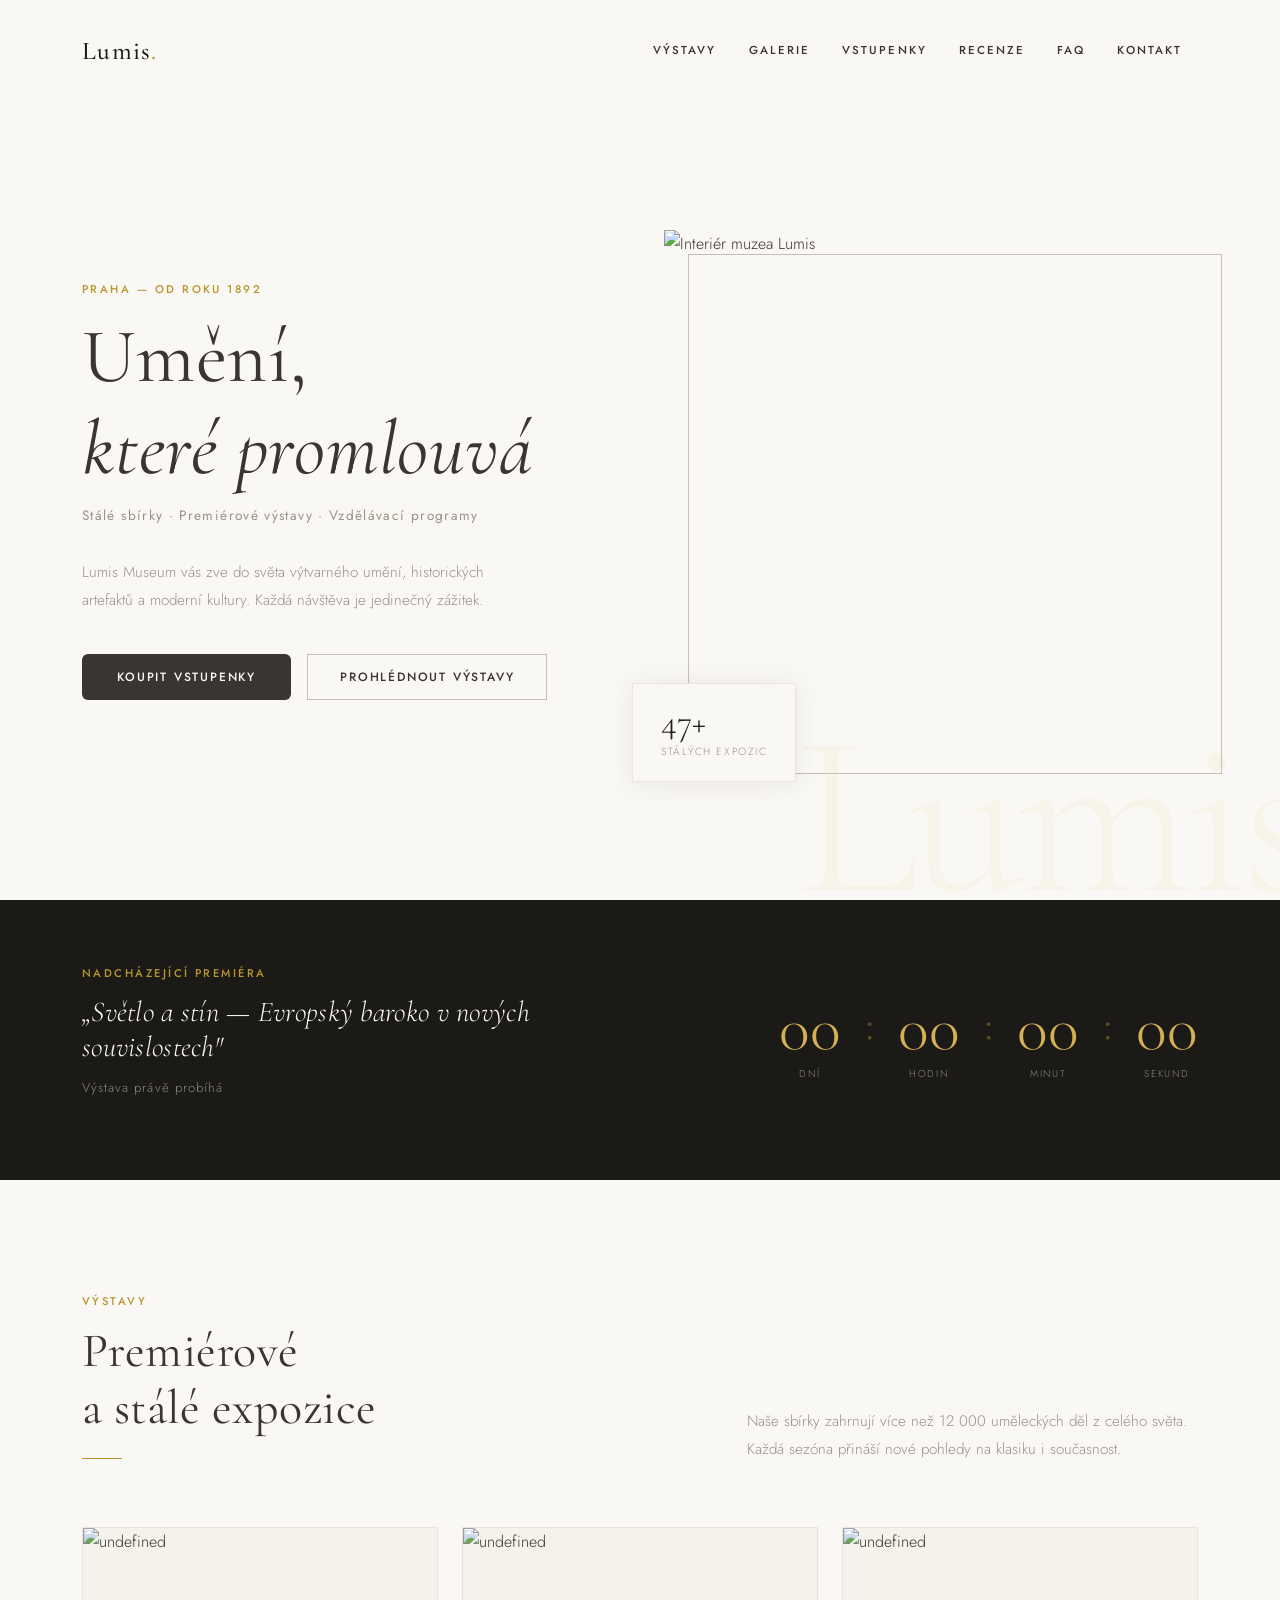
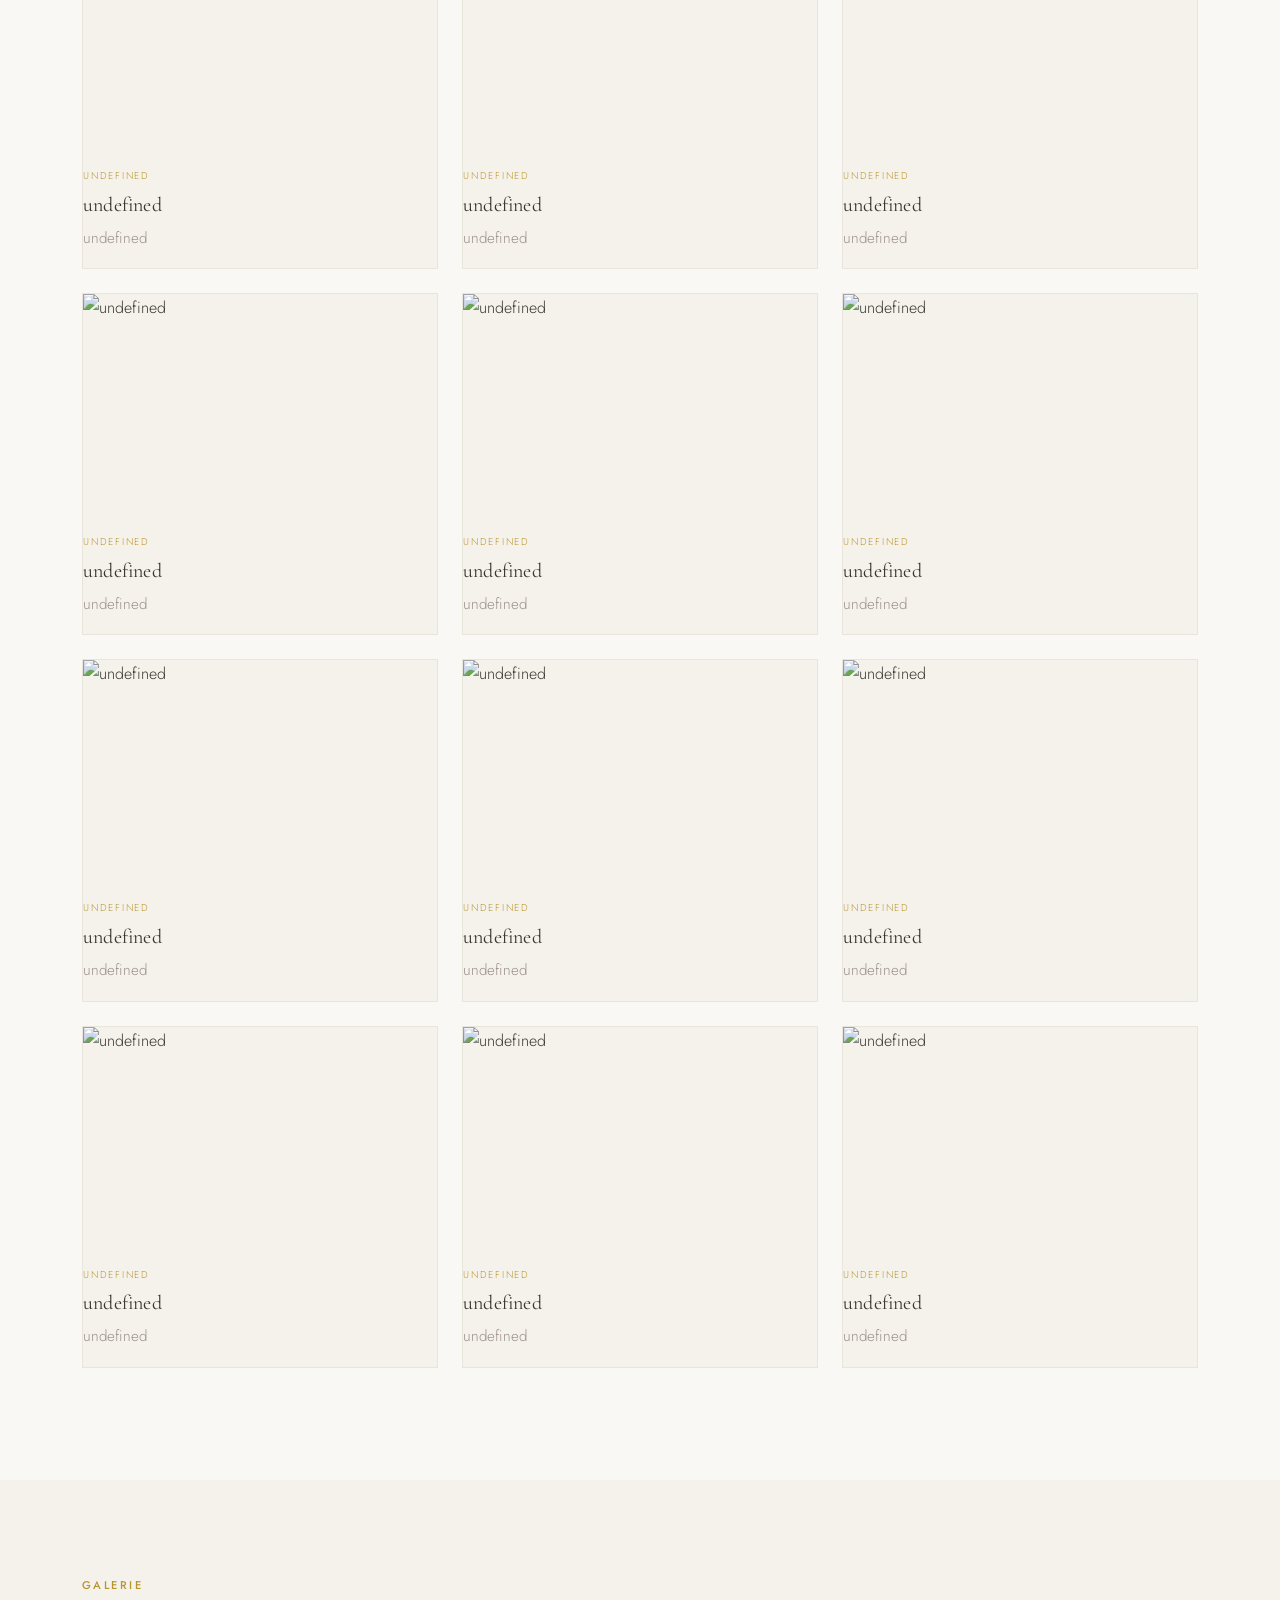
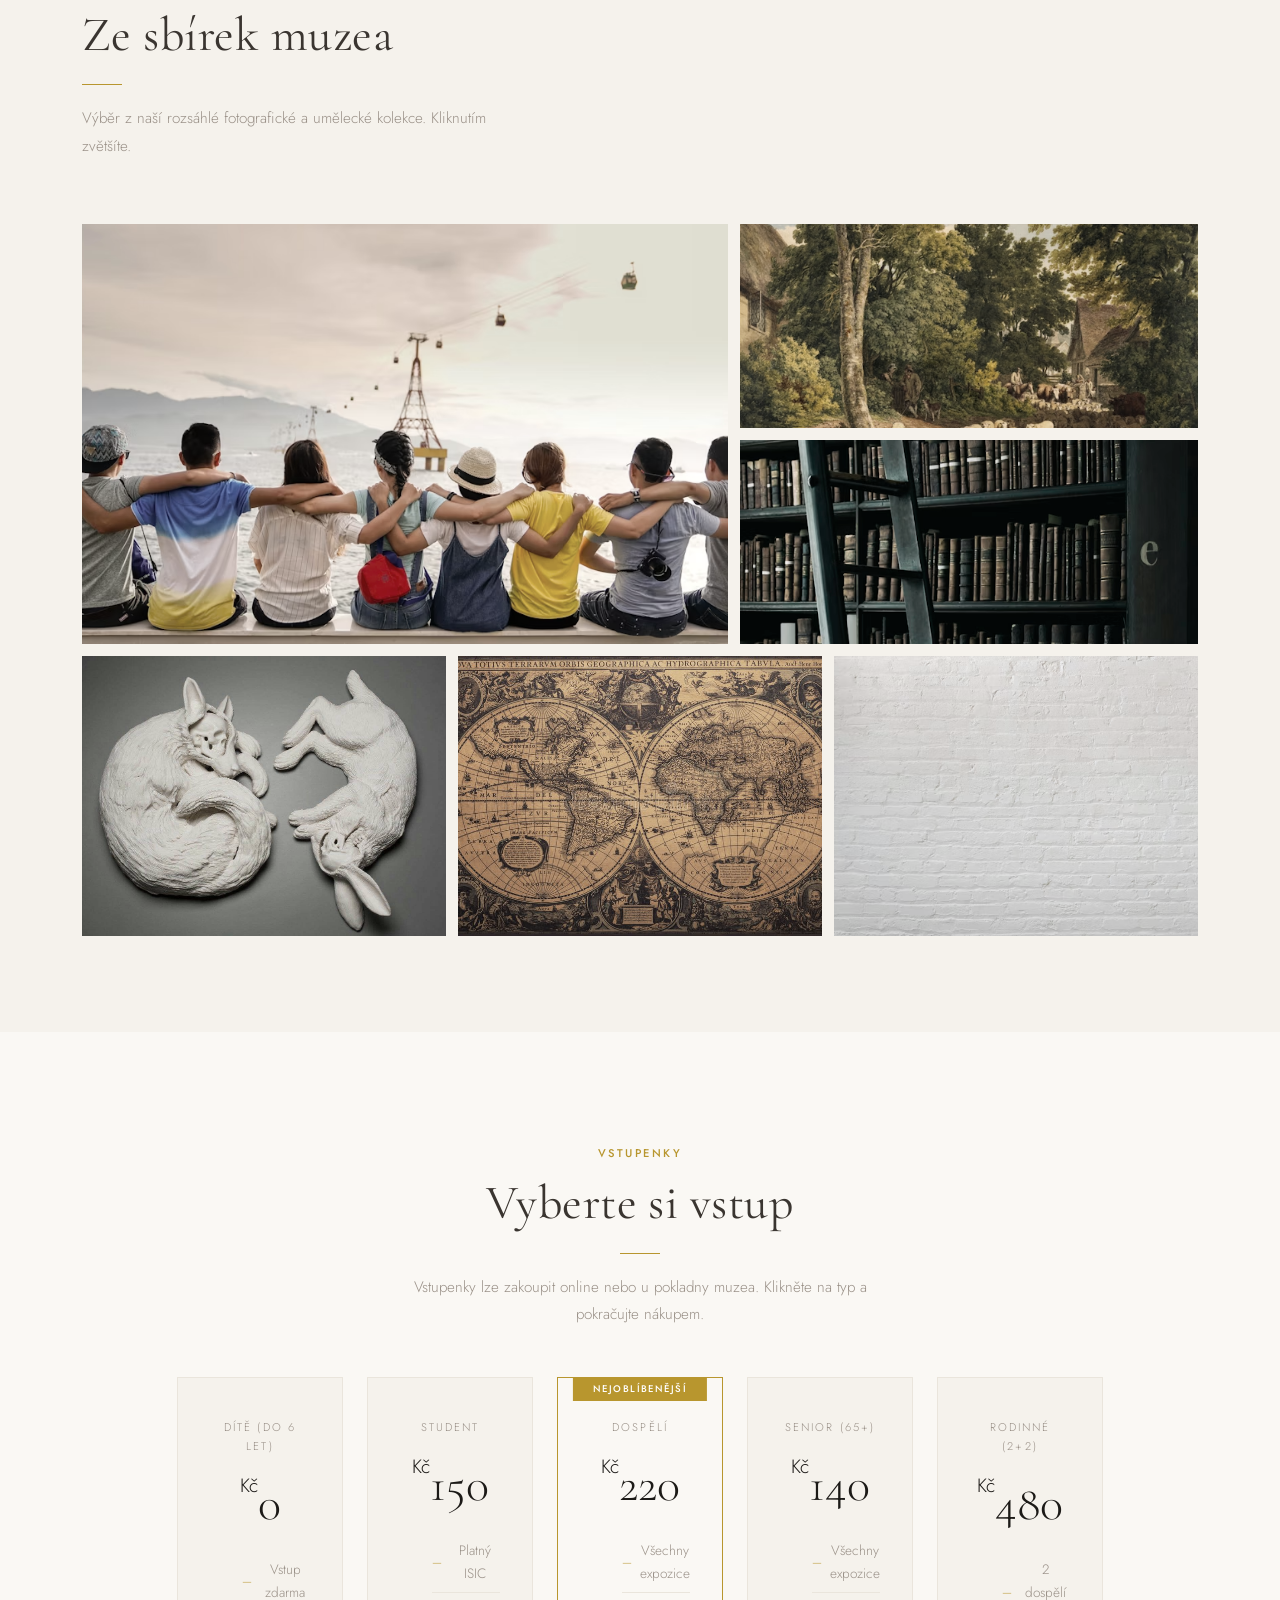
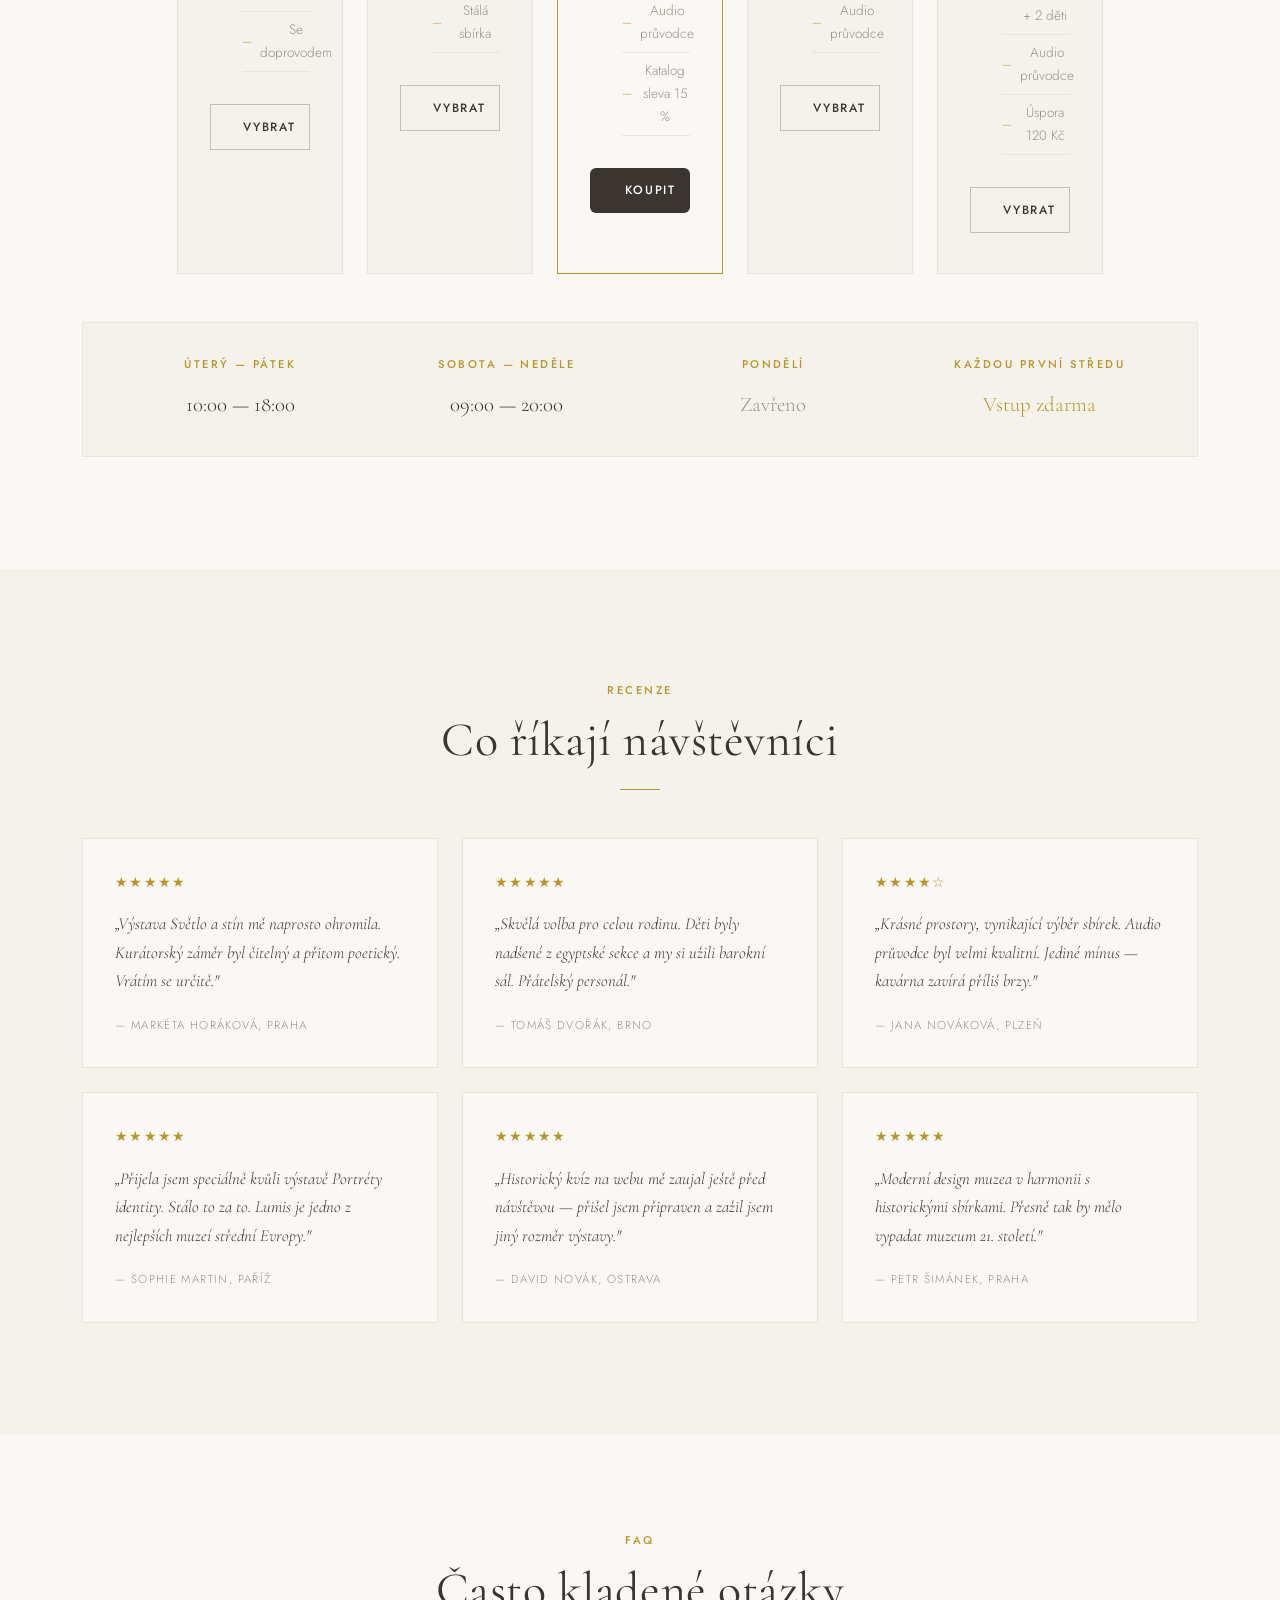
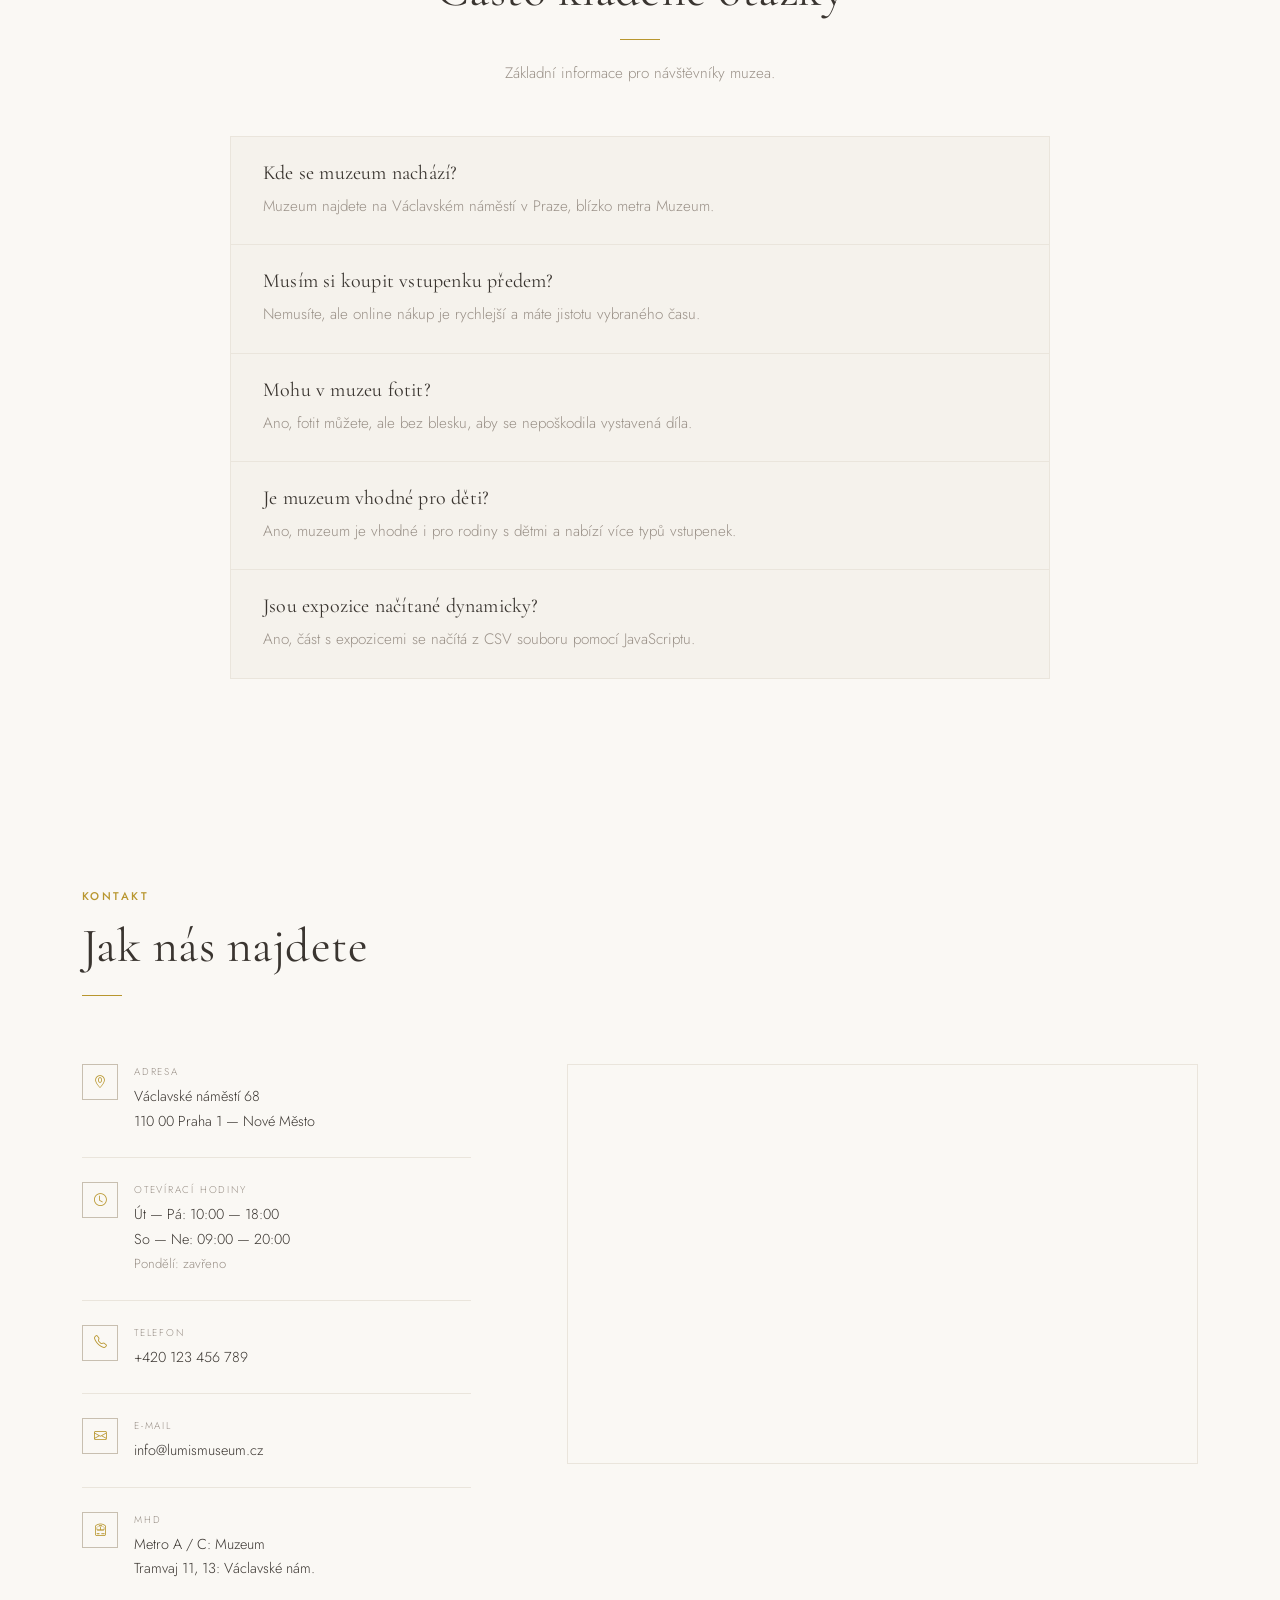
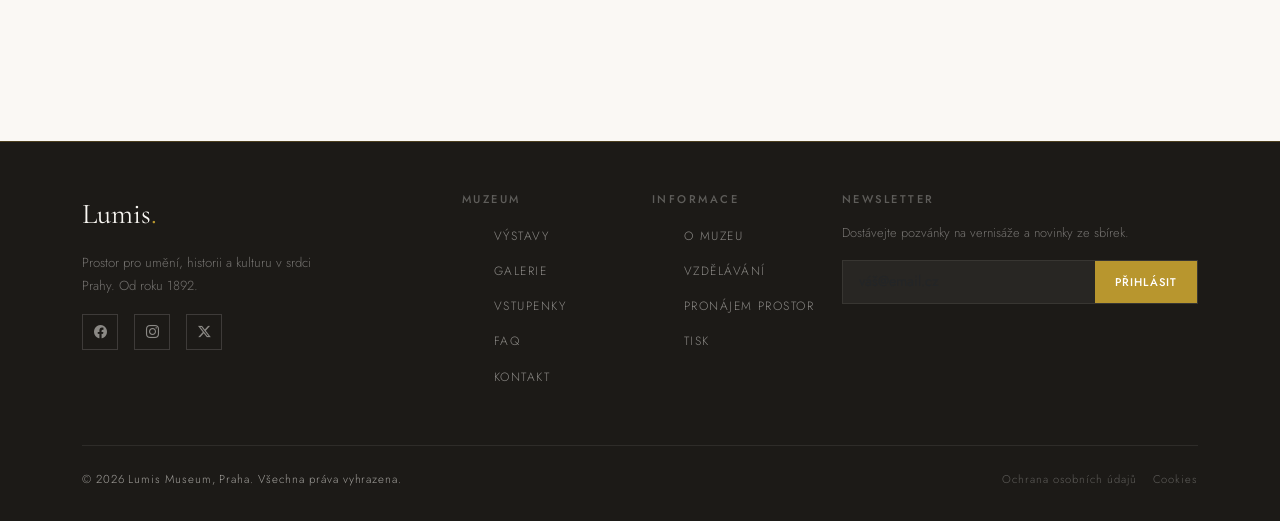
==== index.html/index.html @ d1f9e2eb "Update index.html" ====
<!DOCTYPE html>
<html lang="cs">
<head>
  <meta charset="UTF-8" />
  <meta name="viewport" content="width=device-width, initial-scale=1.0" />
  <meta name="description" content="Lumis Museum — Prostor pro umění, historii a kulturu. Praha." />
  <title>Lumis Museum</title>

  
  <!-- Bootstrap 5.3 -->
  <link rel="stylesheet" href="https://cdn.jsdelivr.net/npm/bootstrap@5.3.3/dist/css/bootstrap.min.css" />
  <!-- Bootstrap Icons -->
  <link rel="stylesheet" href="https://cdn.jsdelivr.net/npm/bootstrap-icons@1.11.3/font/bootstrap-icons.css" />
  <!-- Google Fonts -->
  <link rel="preconnect" href="https://fonts.googleapis.com" />
  <link rel="preconnect" href="https://fonts.gstatic.com" crossorigin />
  <link href="https://fonts.googleapis.com/css2?family=Cormorant+Garamond:ital,wght@0,300;0,400;0,500;1,300;1,400&family=Jost:wght@300;400;500&display=swap" rel="stylesheet" />
  <!-- Global CSS -->
  <link rel="stylesheet" href="../css/style.css" />

  <!-- SVG Logo favicon inline -->
  <link rel="icon" href="data:image/svg+xml,<svg xmlns='http://www.w3.org/2000/svg' viewBox='0 0 32 32'><rect width='32' height='32' fill='%231C1A17'/><text x='16' y='22' text-anchor='middle' font-size='18' fill='%23B8962E' font-family='serif'>L</text></svg>" />
</head>
<body>

<!-- Lightbox = kdyz kliknu na obrazek tak se otevre ve vetsim -->
<div id="lightbox" role="dialog" aria-modal="true">
  <button id="lightbox-close" aria-label="Zavřít"><i class="bi bi-x-lg"></i></button>
  <img id="lightbox-img" src="" alt="Náhled díla" />
</div>

<!-- Horni menu webu -->
<!-- Bootstrap se stara o responzivni menu -->
<nav id="navbar" class="navbar navbar-expand-lg">
  <div class="container">
    <a class="navbar-brand logo" href="#hero">
      Lumis<span>.</span>
    </a>
    <button class="navbar-toggler" type="button" data-bs-toggle="collapse" data-bs-target="#navMenu" aria-controls="navMenu" aria-expanded="false" aria-label="Navigace">
      <span class="menu-cara"></span>
      <span class="menu-cara"></span>
      <span class="menu-cara"></span>
    </button>
    <div class="collapse navbar-collapse" id="navMenu">
      <ul class="navbar-nav ms-auto">
        <li class="nav-item"><a class="nav-link" href="#exhibitions">Výstavy</a></li>
        <li class="nav-item"><a class="nav-link" href="#gallery">Galerie</a></li>
        <li class="nav-item"><a class="nav-link" href="#tickets">Vstupenky</a></li>
        <li class="nav-item"><a class="nav-link" href="#reviews">Recenze</a></li>
        <li class="nav-item"><a class="nav-link" href="#faq">FAQ</a></li>
        <li class="nav-item"><a class="nav-link" href="#contact">Kontakt</a></li>
      </ul>
    </div>
  </div>
</nav>

<!-- ============ HERO ============ -->
<section id="hero">
  <div class="hero-bg-text" aria-hidden="true">Lumis</div>
  <div class="container">
    <div class="row align-items-center g-5">
      <div class="col-lg-6 hero-content">
        <span class="text fade-in">Praha — Od roku 1892</span>
        <h1 class="fade-in">Umění,<br /><em>které promlouvá</em></h1>
        <p class="hero-subtitle fade-in">Stálé sbírky · Premiérové výstavy · Vzdělávací programy</p>
        <p class="fade-in hero-text">
          Lumis Museum vás zve do světa výtvarného umění, historických artefaktů a moderní kultury. Každá návštěva je jedinečný zážitek.
        </p>
        <div class="d-flex gap-3 flex-wrap fade-in">
          <a href="#tickets" class="btn">Koupit vstupenky</a>
          <a href="#exhibitions" class="btn-outline">Prohlédnout výstavy</a>
        </div>
      </div>
      <div class="col-lg-6">
        <div class="hero-image-wrapper fade-in">
          <img
            src="obrazky/interier-muzea.avif"
            alt="Interiér muzea Lumis"
            loading="eager"
          />
          <div class="hero-stat">
            <span class="num">47+</span>
            <span class="label">Stálých expozic</span>
          </div>
        </div>
      </div>
    </div>
  </div>
</section>

<!-- ============ COUNTDOWN ============ -->
<section id="countdown" aria-labelledby="countdown-heading">
  <div class="container">
    <div class="row align-items-center g-4">
      <div class="col-lg-5">
        <span class="text text-gold">Nadcházející premiéra</span>
        <h2 id="countdown-heading" class="countdown-title">
          „Světlo a stín — Evropský baroko v nových souvislostech"
        </h2>
        <p id="countdown-event-label" class="countdown-label">
          Zahájení výstavy: 28. srpna 2026
        </p>
      </div>
      <div class="col-lg-7 d-flex justify-content-lg-end">
        <div class="countdown-blocks">
          <div class="count-block">
            <span class="count-num" id="count-days">--</span>
            <span class="count-label">Dní</span>
          </div>
          <span class="count-sep" aria-hidden="true">:</span>
          <div class="count-block">
            <span class="count-num" id="count-hours">--</span>
            <span class="count-label">Hodin</span>
          </div>
          <span class="count-sep" aria-hidden="true">:</span>
          <div class="count-block">
            <span class="count-num" id="count-mins">--</span>
            <span class="count-label">Minut</span>
          </div>
          <span class="count-sep" aria-hidden="true">:</span>
          <div class="count-block">
            <span class="count-num" id="count-secs">--</span>
            <span class="count-label">Sekund</span>
          </div>
        </div>
      </div>
    </div>
  </div>
</section>

<!-- ============ EXHIBITIONS ============ -->
<section id="exhibitions">
  <div class="container">
    <div class="row mb-5">
      <div class="col-lg-6 fade-in">
        <span class="text">Výstavy</span>
        <h2>Premiérové<br />a stálé expozice</h2>
        <div class="cara cara2"></div>
      </div>
      <div class="col-lg-5 offset-lg-1 d-flex align-items-end fade-in">
        <p>Naše sbírky zahrnují více než 12 000 uměleckých děl z celého světa. Každá sezóna přináší nové pohledy na klasiku i současnost.</p>
      </div>
    </div>

    <!-- Sem se expozice nevypisuji rucne, ale nactou se z CSV souboru pres JavaScript. -->
     <!--ale musite zpustit to pres Live Serveru, protoze ja nevim jak jinak to muze fungovat, nevim vubec kdy my to probirali, ale dobre-->
    <div id="expozice-list" class="row g-4">
      <div class="col-12">
        <p class="text-muted-dark">Načítám expozice...</p>
      </div>
    </div>
  </div>
</section>

<!-- ============ GALLERY ============ -->
<section id="gallery">
  <div class="container">
    <div class="row mb-5">
      <div class="col-lg-5 fade-in">
        <span class="text">Galerie</span>
        <h2>Ze sbírek muzea</h2>
        <div class="cara cara2"></div>
        <p>Výběr z naší rozsáhlé fotografické a umělecké kolekce. Kliknutím zvětšíte.</p>
      </div>
    </div>
    <div class="gallery-grid fade-in">
      <div class="gallery-item g1">
        <img src="../obrazky/sbirka1.avif" alt="Muzejní sál" loading="lazy" />
      </div>
      <div class="gallery-item g2">
        <img src="../obrazky/sbirka2.avif" alt="Kresba tužkou" loading="lazy" />
      </div>
      <div class="gallery-item g3">
        <img src="../obrazky/sbirka3.avif" alt="Abstraktní malba" loading="lazy" />
      </div>
      <div class="gallery-item g4">
        <img src="../obrazky/sbirka4.jpg" alt="Stará mapa" loading="lazy" />
      </div>
      <div class="gallery-item g5">
        <img src="../obrazky/sbirka5.jpg" alt="Keramika" loading="lazy" />
      </div>
      <div class="gallery-item g6">
        <img src="../obrazky/sbirka6.avif" alt="Sklo a světlo" loading="lazy" />
      </div>
    </div>
  </div>
</section>

<!-- ============ TICKETS ============ -->
<section id="tickets">
  <div class="container">
    <div class="text-center mb-5 fade-in">
      <span class="text">Vstupenky</span>
      <h2>Vyberte si vstup</h2>
      <div class="cara"></div>
      <p class="narrow-text">Vstupenky lze zakoupit online nebo u pokladny muzea. Klikněte na typ a pokračujte nákupem.</p>
    </div>

    <div class="row g-4 justify-content-center">
      <div class="col-lg-2 col-md-4 col-6 fade-in">
        <div class="ticket-card text-center" data-type="Dítě" data-price="0">
          <div class="ticket-type">Dítě (do 6 let)</div>
          <div class="ticket-price"><sup>Kč</sup>0</div>
          <ul class="ticket-features">
            <li>Vstup zdarma</li>
            <li>Se doprovodem</li>
          </ul>
          <button class="btn-outline w-100" data-bs-toggle="modal" data-bs-target="#ticketModal">Vybrat</button>
        </div>
      </div>
      <div class="col-lg-2 col-md-4 col-6 fade-in">
        <div class="ticket-card text-center" data-type="Student" data-price="150">
          <div class="ticket-type">Student</div>
          <div class="ticket-price"><sup>Kč</sup>150</div>
          <ul class="ticket-features">
            <li>Platný ISIC</li>
            <li>Stálá sbírka</li>
          </ul>
          <button class="btn-outline w-100" data-bs-toggle="modal" data-bs-target="#ticketModal">Vybrat</button>
        </div>
      </div>
      <div class="col-lg-2 col-md-4 col-6 fade-in">
        <div class="ticket-card featured text-center" data-type="Dospělí" data-price="220">
          <div class="ticket-type">Dospělí</div>
          <div class="ticket-price"><sup>Kč</sup>220</div>
          <ul class="ticket-features">
            <li>Všechny expozice</li>
            <li>Audio průvodce</li>
            <li>Katalog sleva 15 %</li>
          </ul>
          <button class="btn w-100" data-bs-toggle="modal" data-bs-target="#ticketModal">Koupit</button>
        </div>
      </div>
      <div class="col-lg-2 col-md-4 col-6 fade-in">
        <div class="ticket-card text-center" data-type="Senior" data-price="140">
          <div class="ticket-type">Senior (65+)</div>
          <div class="ticket-price"><sup>Kč</sup>140</div>
          <ul class="ticket-features">
            <li>Všechny expozice</li>
            <li>Audio průvodce</li>
          </ul>
          <button class="btn-outline w-100" data-bs-toggle="modal" data-bs-target="#ticketModal">Vybrat</button>
        </div>
      </div>
      <div class="col-lg-2 col-md-4 col-6 fade-in">
        <div class="ticket-card text-center" data-type="Rodina" data-price="480">
          <div class="ticket-type">Rodinné (2+2)</div>
          <div class="ticket-price"><sup>Kč</sup>480</div>
          <ul class="ticket-features">
            <li>2 dospělí + 2 děti</li>
            <li>Audio průvodce</li>
            <li>Úspora 120 Kč</li>
          </ul>
          <button class="btn-outline w-100" data-bs-toggle="modal" data-bs-target="#ticketModal">Vybrat</button>
        </div>
      </div>
    </div>

    <!-- Otevírací hodiny -->
    <div class="row mt-5 fade-in">
      <div class="col-12">
        <div class="opening-box">
          <div class="row g-3 text-center">
            <div class="col-md-3 col-6">
              <span class="text">Úterý — Pátek</span>
              <p class="opening-time">10:00 — 18:00</p>
            </div>
            <div class="col-md-3 col-6">
              <span class="text">Sobota — Neděle</span>
              <p class="opening-time">09:00 — 20:00</p>
            </div>
            <div class="col-md-3 col-6">
              <span class="text">Pondělí</span>
              <p class="opening-time text-muted-dark">Zavřeno</p>
            </div>
            <div class="col-md-3 col-6">
              <span class="text">Každou první středu</span>
              <p class="opening-time text-gold">Vstup zdarma</p>
            </div>
          </div>
        </div>
      </div>
    </div>
  </div>
</section>

 
<!-- ============ REVIEWS ============ -->
<section id="reviews">
  <div class="container">
    <div class="text-center mb-5 fade-in">
      <span class="text">Recenze</span>
      <h2>Co říkají návštěvníci</h2>
      <div class="cara"></div>
    </div>
    <div class="row g-4">
      <div class="col-lg-4 col-md-6 fade-in">
        <div class="review-card">
          <div class="stars">★★★★★</div>
          <p class="review-text">„Výstava Světlo a stín mě naprosto ohromila. Kurátorský záměr byl čitelný a přitom poetický. Vrátím se určitě."</p>
          <div class="reviewer">— Markéta Horáková, Praha</div>
        </div>
      </div>
      <div class="col-lg-4 col-md-6 fade-in">
        <div class="review-card">
          <div class="stars">★★★★★</div>
          <p class="review-text">„Skvělá volba pro celou rodinu. Děti byly nadšené z egyptské sekce a my si užili barokní sál. Přátelský personál."</p>
          <div class="reviewer">— Tomáš Dvořák, Brno</div>
        </div>
      </div>
      <div class="col-lg-4 col-md-6 fade-in">
        <div class="review-card">
          <div class="stars">★★★★☆</div>
          <p class="review-text">„Krásné prostory, vynikající výběr sbírek. Audio průvodce byl velmi kvalitní. Jediné mínus — kavárna zavírá příliš brzy."</p>
          <div class="reviewer">— Jana Nováková, Plzeň</div>
        </div>
      </div>
      <div class="col-lg-4 col-md-6 fade-in">
        <div class="review-card">
          <div class="stars">★★★★★</div>
          <p class="review-text">„Přijela jsem speciálně kvůli výstavě Portréty identity. Stálo to za to. Lumis je jedno z nejlepších muzeí střední Evropy."</p>
          <div class="reviewer">— Sophie Martin, Paříž</div>
        </div>
      </div>
      <div class="col-lg-4 col-md-6 fade-in">
        <div class="review-card">
          <div class="stars">★★★★★</div>
          <p class="review-text">„Historický kvíz na webu mě zaujal ještě před návštěvou — přišel jsem připraven a zažil jsem jiný rozměr výstavy."</p>
          <div class="reviewer">— David Novák, Ostrava</div>
        </div>
      </div>
      <div class="col-lg-4 col-md-6 fade-in">
        <div class="review-card">
          <div class="stars">★★★★★</div>
          <p class="review-text">„Moderní design muzea v harmonii s historickými sbírkami. Přesně tak by mělo vypadat muzeum 21. století."</p>
          <div class="reviewer">— Petr Šimánek, Praha</div>
        </div>
      </div>
    </div>
  </div>
</section>


<!-- ============ FAQ ============ -->
<section id="faq">
  <div class="container">
    <div class="text-center mb-5 fade-in">
      <span class="text text-gold">FAQ</span>
      <h2>Často kladené otázky</h2>
      <div class="cara"></div>
      <p class="narrow-text">Základní informace pro návštěvníky muzea.</p>
    </div>

    <div class="faq-box fade-in">
      <div class="faq-item">
        <h3>Kde se muzeum nachází?</h3>
        <p>Muzeum najdete na Václavském náměstí v Praze, blízko metra Muzeum.</p>
      </div>

      <div class="faq-item">
        <h3>Musím si koupit vstupenku předem?</h3>
        <p>Nemusíte, ale online nákup je rychlejší a máte jistotu vybraného času.</p>
      </div>

      <div class="faq-item">
        <h3>Mohu v muzeu fotit?</h3>
        <p>Ano, fotit můžete, ale bez blesku, aby se nepoškodila vystavená díla.</p>
      </div>

      <div class="faq-item">
        <h3>Je muzeum vhodné pro děti?</h3>
        <p>Ano, muzeum je vhodné i pro rodiny s dětmi a nabízí více typů vstupenek.</p>
      </div>

      <div class="faq-item">
        <h3>Jsou expozice načítané dynamicky?</h3>
        <p>Ano, část s expozicemi se načítá z CSV souboru pomocí JavaScriptu.</p>
      </div>
    </div>
  </div>
</section>

<!-- ============ CONTACT ============ -->
<section id="contact">
  <div class="container">
    <div class="row mb-5">
      <div class="col-lg-5 fade-in">
        <span class="text">Kontakt</span>
        <h2>Jak nás najdete</h2>
        <div class="cara cara2"></div>
      </div>
    </div>
    <div class="row g-5">
      <div class="col-lg-5 fade-in">
        <div class="contact-info-block">

          <div class="contact-item">
            <div class="contact-icon"><i class="bi bi-geo-alt"></i></div>
            <div>
              <div class="contact-label">Adresa</div>
              <div class="contact-value">Václavské náměstí 68<br />110 00 Praha 1 — Nové Město</div>
            </div>
          </div>

          <div class="contact-item">
            <div class="contact-icon"><i class="bi bi-clock"></i></div>
            <div>
              <div class="contact-label">Otevírací hodiny</div>
              <div class="contact-value">Út — Pá: 10:00 — 18:00<br />So — Ne: 09:00 — 20:00<br /><span class="contact-muted">Pondělí: zavřeno</span></div>
            </div>
          </div>

          <div class="contact-item">
            <div class="contact-icon"><i class="bi bi-telephone"></i></div>
            <div>
              <div class="contact-label">Telefon</div>
              <div class="contact-value"><a href="tel:+420123456789" class="contact-link">+420 123 456 789</a></div>
            </div>
          </div>

          <div class="contact-item">
            <div class="contact-icon"><i class="bi bi-envelope"></i></div>
            <div>
              <div class="contact-label">E-mail</div>
              <div class="contact-value"><a href="mailto:info@lumismuseum.cz" class="contact-link">info@lumismuseum.cz</a></div>
            </div>
          </div>

          <div class="contact-item no-border">
            <div class="contact-icon"><i class="bi bi-train-front"></i></div>
            <div>
              <div class="contact-label">MHD</div>
              <div class="contact-value">Metro A / C: Muzeum<br />Tramvaj 11, 13: Václavské nám.</div>
            </div>
          </div>
        </div>
      </div>
      <div class="col-lg-7 fade-in">
        <div class="map-wrapper">
          <!-- Google Maps embed — Václavské náměstí, Praha -->
          <iframe
            src="https://www.google.com/maps/embed?pb=!1m18!1m12!1m3!1d2560.5068782827485!2d14.426637615769!3d50.08119897942!2m3!1f0!2f0!3f0!3m2!1i1024!2i768!4f13.1!3m3!1m2!1s0x470b94e7b12b68fd%3A0x7f8c7ed5a17acf58!2sV%C3%A1clavsk%C3%A9%20n%C3%A1m.%2C%20110%2000%20Nov%C3%A9%20M%C4%9Bsto!5e0!3m2!1scs!2scz!4v1623000000000!5m2!1scs!2scz"
            allowfullscreen=""
            loading="lazy"
            referrerpolicy="no-referrer-when-downgrade"
            title="Mapa — Lumis Museum, Praha"
          ></iframe>
        </div>
      </div>
    </div>
  </div>
</section>

<!-- ============ FOOTER ============ -->
<footer>
  <div class="container">
    <div class="row g-4">
      <div class="col-lg-4">
        <div class="footer-brand mb-2">Lumis<span>.</span></div>
        <p class="text-footer footer-description">
          Prostor pro umění, historii a kulturu v srdci Prahy. Od roku 1892.
        </p>
        <div class="social-links mt-3">
          <a href="#" aria-label="Facebook"><i class="bi bi-facebook"></i></a>
          <a href="#" aria-label="Instagram"><i class="bi bi-instagram"></i></a>
          <a href="#" aria-label="Twitter / X"><i class="bi bi-twitter-x"></i></a>
        </div>
      </div>
      <div class="col-lg-2 col-6">
        <span class="text footer-label">Muzeum</span>
        <ul class="footer-links mt-2">
          <li><a href="#exhibitions">Výstavy</a></li>
          <li><a href="#gallery">Galerie</a></li>
          <li><a href="#tickets">Vstupenky</a></li>
          <li><a href="#faq">FAQ</a></li>
          <li><a href="#contact">Kontakt</a></li>
        </ul>
      </div>
      <div class="col-lg-2 col-6">
        <span class="text footer-label">Informace</span>
        <ul class="footer-links mt-2">
          <li><a href="#">O muzeu</a></li>
          <li><a href="#">Vzdělávání</a></li>
          <li><a href="#">Pronájem prostor</a></li>
          <li><a href="#">Tisk</a></li>
        </ul>
      </div>
      <div class="col-lg-4">
        <span class="text footer-label">Newsletter</span>
        <p class="text-footer footer-small">Dostávejte pozvánky na vernisáže a novinky ze sbírek.</p>
        <div class="input-group newsletter-group">
          <input type="email" class="form-control newsletter-input" placeholder="váš@email.cz" />
          <button class="btn newsletter-button">Přihlásit</button>
        </div>
      </div>
    </div>
    <div class="footer-bottom d-flex justify-content-between align-items-center flex-wrap gap-2">
      <span>© 2026 Lumis Museum, Praha. Všechna práva vyhrazena.</span>
      <span><a href="#" class="footer-link-small footer-link-space">Ochrana osobních údajů</a><a href="#" class="footer-link-small">Cookies</a></span>
    </div>
  </div>
</footer>

<!-- ============ TICKET MODAL ============ -->
<div class="modal fade" id="ticketModal" tabindex="-1" aria-labelledby="ticketModalLabel" aria-hidden="true">
  <div class="modal-dialog modal-dialog-centered">
    <div class="modal-content">
      <div class="modal-header">
        <h5 class="modal-title" id="ticketModalLabel">Nákup vstupenek</h5>
        <button type="button" class="btn-close" data-bs-dismiss="modal" aria-label="Zavřít"></button>
      </div>
      <div class="modal-body">
        <div class="row g-3">
          <div class="col-12">
            <label class="form-label" for="modal-name">Celé jméno</label>
            <input type="text" class="form-control" id="modal-name" placeholder="Jan Novák" />
          </div>
          <div class="col-12">
            <label class="form-label" for="modal-email">E-mail</label>
            <input type="email" class="form-control" id="modal-email" placeholder="jan@example.cz" />
          </div>
          <div class="col-md-6">
            <label class="form-label" for="modal-date">Datum návštěvy</label>
            <input type="date" class="form-control" id="modal-date" />
          </div>
          <div class="col-md-6">
            <label class="form-label" for="modal-time">Čas vstupu</label>
            <select class="form-select" id="modal-time">
              <option value="10:00">10:00</option>
              <option value="11:00">11:00</option>
              <option value="12:00">12:00</option>
              <option value="13:00">13:00</option>
              <option value="14:00">14:00</option>
              <option value="15:00">15:00</option>
              <option value="16:00">16:00</option>
            </select>
          </div>
          <div class="col-md-6">
            <label class="form-label" for="modal-type">Typ vstupenky</label>
            <select class="form-select" id="modal-type">
              <option value="Dítě">Dítě (do 6 let) — 0 Kč</option>
              <option value="Student">Student — 150 Kč</option>
              <option value="Dospělí" selected>Dospělí — 220 Kč</option>
              <option value="Senior">Senior (65+) — 140 Kč</option>
              <option value="Rodina">Rodinné (2+2) — 480 Kč</option>
            </select>
          </div>
          <div class="col-md-6">
            <label class="form-label" for="modal-qty">Počet vstupenek</label>
            <input type="number" class="form-control" id="modal-qty" min="1" max="10" value="1" />
          </div>
          <div class="col-12">
            <div class="order-box">
              <span class="order-label">Celková cena</span>
              <span id="order-total" class="order-price">220 Kč</span>
            </div>
          </div>
        </div>
      </div>
      <div class="modal-footer">
        <button type="button" class="btn-outline" data-bs-dismiss="modal">Zrušit</button>
        <button type="button" id="confirm-purchase" class="btn">Potvrdit nákup</button>
      </div>
    </div>
  </div>
</div>

<!-- ============ SCRIPTS ============ -->
<script src="https://cdn.jsdelivr.net/npm/bootstrap@5.3.3/dist/js/bootstrap.bundle.min.js"></script>
<script src="../js/main.js"></script>

</body>
</html>
---- css/style.css ----
/* ===== GLOBAL STYLES — LUMIS MUSEUM===== */

@import url('https://fonts.googleapis.com/css2?family=Cormorant+Garamond:ital,wght@0,300;0,400;0,500;0,600;1,300;1,400&family=Jost:wght@300;400;500&display=swap');

/* Tady jsou ulozene barvy a fonty aby se dali jednoduse menit */
:root {
  --cream: #FAF8F4;
  --warm-white: #F5F2EC;
  --light-stone: #EAE5DC;
  --stone: #C8BFB0;
  --warm-gray: #9A9188;
  --charcoal: #3A3530;
  --dark: #1C1A17;
  --gold: #B8962E;
  --gold-light: #D4AF54;
  --font-display: 'Cormorant Garamond', serif;
  --font-body: 'Jost', sans-serif;
  --transition: all 0.35s ease;
  --shadow-soft: 0 4px 32px rgba(60,50,40,0.07);
  --shadow-card: 0 2px 24px rgba(60,50,40,0.09);
}

*, *::before, *::after { box-sizing: border-box; margin: 0; padding: 0; }

/* smooth = pomalejsi scroll kdyz kliknu na menu */
html { scroll-behavior: smooth; font-size: 16px; }

/* Nastaveni cele stranky */
body {
  font-family: var(--font-body);
  background: var(--cream);
  color: var(--charcoal);
  font-weight: 300;
  line-height: 1.7;
  overflow-x: hidden;
}

/* ===== SCROLLBAR ===== */
::-webkit-scrollbar { width: 4px; } /* uprava sirky scrollbaru na strane */
::-webkit-scrollbar-track { background: var(--warm-white); } /* pozadi za scrollbar */
::-webkit-scrollbar-thumb { background: var(--stone); border-radius: 2px; } /* samotny posuvnik scrollbaru */

/* ===== TYPOGRAPHY ===== */
h1, h2, h3, h4 {
  font-family: var(--font-display);
  font-weight: 400;
  letter-spacing: 0.01em;
  line-height: 1.2;
}
h1 { font-size: clamp(2.8rem, 6vw, 5rem); } /* clamp znamena ze text bude responzivni
     minimalni velikost = 2.8rem
     normalne = 6vw
     maximalni = 5rem */
h2 { font-size: clamp(2rem, 4vw, 3rem); }
h3 { font-size: clamp(1.3rem, 2.5vw, 1.8rem); }

p { font-size: 0.95rem; color: var(--warm-gray); line-height: 1.8; }

a { text-decoration: none; color: inherit; /* transition dela plynule animace */
  transition: var(--transition); }

/* ===== UTILITY ===== */
.text {
  font-family: var(--font-body);
  font-size: 0.7rem;
  font-weight: 500;
  letter-spacing: 0.22em; /* mezera mezi jednotlivymi pismeny */
  text-transform: uppercase;
  color: var(--gold);
  margin-bottom: 0.75rem;
  display: block;
}

.cara {
  width: 40px;
  height: 1px;
  background: var(--gold);
  margin: 1.25rem auto;
}

.cara2 { margin-left: 0; }

.btn {
  display: inline-block;
  padding: 0.85rem 2.2rem;
  background: var(--charcoal);
  color: var(--cream);
  font-family: var(--font-body);
  font-size: 0.75rem;
  font-weight: 500;
  letter-spacing: 0.15em;
  text-transform: uppercase;
  border: none;
  cursor: pointer;
  transition: var(--transition);
  position: relative;
  overflow: hidden; /* skryje obsah ktery presahuje ven z elementu */
}

/* Tohle dela zlatou caru pod tlacitkem pri hoveru */
.btn::after {
  content: '';
  position: absolute;
  bottom: 0; left: 0;
  width: 100%; height: 2px;
  background: var(--gold);
  transform: scaleX(0);
  transform-origin: right; /* urcuje odkud se bude delat transformace
   tady z prave strany */
  transition: transform 0.35s ease;
}

.btn:hover { background: var(--dark); }
.btn:hover::after { transform: scaleX(1); transform-origin: left; }

.btn-outline {
  display: inline-block;
  padding: 0.75rem 2rem;
  background: transparent;
  color: var(--charcoal);
  font-family: var(--font-body);
  font-size: 0.75rem;
  font-weight: 500;
  letter-spacing: 0.15em;
  text-transform: uppercase;
  border: 1px solid var(--stone);
  cursor: pointer;
  transition: var(--transition);
}
.btn-outline:hover { border-color: var(--charcoal); background: var(--charcoal); color: var(--cream); }

.text-gold { color: var(--gold); }

/* ===== NAVBAR ===== */
#navbar {
  position: fixed;
  top: 0; left: 0; right: 0;
  z-index: 1000; /* urcuje vrstvu elementu
   cim vyssi cislo, tim vic bude nad ostatnimi */
  padding: 1.5rem 0;
  transition: var(--transition);
  background: transparent;
}

#navbar.scrolled {
  background: rgba(250,248,244,0.96);
  padding: 1rem 0;
  backdrop-filter: blur(8px); /* rozmaze pozadi za elementem */
  box-shadow: 0 1px 0 var(--light-stone);
}

.logo {
  font-family: var(--font-display);
  font-size: 1.6rem;
  font-weight: 500;
  letter-spacing: 0.05em;
  color: var(--dark);
}

.logo span { color: var(--gold); }

.navbar-nav .nav-link {
  font-family: var(--font-body);
  font-size: 0.72rem;
  font-weight: 500;
  letter-spacing: 0.18em;
  text-transform: uppercase;
  color: var(--charcoal) !important;
  padding: 0.5rem 1rem !important;
  position: relative;
}

.navbar-nav .nav-link::after {
  content: '';
  position: absolute;
  bottom: 0; left: 1rem; right: 1rem;
  height: 1px;
  background: var(--gold);
  transform: scaleX(0);
  transition: transform 0.3s ease;
}

.navbar-nav .nav-link:hover::after,
.navbar-nav .nav-link.active::after { transform: scaleX(1); }

.navbar-toggler {
  border: none;
  padding: 0;
  background: transparent !important; /*mam tady importent. protoze chci vetsi prioritu*/
}

.navbar-toggler:focus { box-shadow: none; }

.menu-cara {
  display: block;
  width: 24px;
  height: 1.5px;
  background: var(--charcoal);
  transition: var(--transition);
  margin: 5px 0;
}

/* ===== HERO ===== */
#hero {
  min-height: 100vh;
  background: var(--cream);
  display: flex;
  align-items: center;
  padding-top: 80px;
  position: relative;
  overflow: hidden;
}

.hero-bg-text {
  position: absolute;
  bottom: -2rem;
  right: -2rem;
  font-family: var(--font-display);
  font-size: clamp(8rem, 18vw, 20rem);
  font-weight: 300;
  color: rgba(184,150,46,0.05);
  letter-spacing: -0.03em;
  line-height: 1;
  pointer-events: none; /* element nejde kliknout mysi */
  user-select: none; /* uzivatel nemuze oznacit text */

}

.hero-content { position: relative; z-index: 2; }

.hero-subtitle {
  font-size: 0.85rem;
  font-weight: 400;
  letter-spacing: 0.1em;
  color: var(--warm-gray);
  margin-bottom: 2rem;
}

.hero-image-wrapper {
  position: relative;
}

.hero-image-wrapper::before {
  content: '';
  position: absolute;
  top: 1.5rem; right: -1.5rem;
  width: 100%; height: 100%;
  border: 1px solid var(--stone);
  z-index: 0;
}

.hero-image-wrapper img {
  width: 100%;
  height: 520px;
  object-fit: cover;
  position: relative;
  z-index: 1;
  display: block;
}

.hero-stat {
  position: absolute;
  bottom: -2rem;
  left: -2rem;
  background: var(--cream);
  padding: 1.25rem 1.75rem;
  z-index: 2;
  border: 1px solid var(--light-stone);
  box-shadow: var(--shadow-card);
}

.hero-stat .num {
  font-family: var(--font-display);
  font-size: 2.2rem;
  color: var(--dark);
  font-weight: 300;
  display: block;
  line-height: 1;
}

.hero-stat .label {
  font-size: 0.65rem;
  letter-spacing: 0.15em;
  text-transform: uppercase;
  color: var(--warm-gray);
  margin-top: 0.25rem;
  display: block;
}

/* ===== COUNTDOWN ===== */
#countdown {
  background: var(--dark);
  padding: 4rem 0;
  color: var(--cream);
}

.countdown-title {
  font-family: var(--font-display);
  font-size: clamp(1.2rem, 2.5vw, 1.8rem);
  color: var(--cream);
  font-weight: 300;
  font-style: italic;
}

.countdown-blocks { display: flex; gap: 1.5rem; align-items: flex-start; flex-wrap: wrap; }

.count-block { text-align: center; }

.count-num {
  font-family: var(--font-display);
  font-size: clamp(2.5rem, 5vw, 4rem);
  font-weight: 300;
  color: var(--gold-light);
  line-height: 1;
  display: block;
}

.count-label {
  font-size: 0.62rem;
  letter-spacing: 0.2em;
  text-transform: uppercase;
  color: rgba(250,248,244,0.5);
  margin-top: 0.3rem;
  display: block;
}

.count-sep {
  font-family: var(--font-display);
  font-size: 3rem;
  color: var(--gold);
  opacity: 0.4;
  line-height: 1;
  margin-top: 0.2rem;
}

/* ===== EXHIBITIONS ===== */
#exhibitions { padding: 7rem 0; background: var(--cream); }

.exhibition-card {
  background: var(--warm-white);
  border: 1px solid var(--light-stone);
  overflow: hidden;
  transition: var(--transition);
  height: 100%;
}

.exhibition-card:hover { transform: translateY(-4px); box-shadow: var(--shadow-soft); }

.exhibition-card img {
  width: 100%;
  height: 240px;
  object-fit: cover;
  display: block;
  transition: var(--transition);
  filter: saturate(0.7);
}

.exhibition-card:hover img { filter: saturate(1); transform: scale(1.02); }

.exhibition-/* Nastaveni cele stranky */
body { padding: 1.5rem; }

.exhibition-tag {
  font-size: 0.62rem;
  letter-spacing: 0.18em;
  text-transform: uppercase;
  color: var(--gold);
  margin-bottom: 0.5rem;
  display: block;
}

.exhibition-card h3 { font-size: 1.25rem; margin-bottom: 0.5rem; }

.exhibition-dates {
  font-size: 0.72rem;
  color: var(--warm-gray);
  letter-spacing: 0.08em;
  margin-top: 0.75rem;
  padding-top: 0.75rem;
  border-top: 1px solid var(--light-stone);
}

.badge-premium {
  display: inline-block;
  padding: 0.25rem 0.75rem;
  background: var(--gold);
  color: white;
  font-size: 0.6rem;
  font-weight: 500;
  letter-spacing: 0.15em;
  text-transform: uppercase;
  margin-bottom: 0.75rem;
}

/* ===== GALLERY ===== */
#gallery { padding: 6rem 0; background: var(--warm-white); }

.gallery-grid {
  display: grid;
  grid-template-columns: repeat(12, 1fr); /* vytvori grid s 12 stejnymi sloupci */
  grid-template-rows: auto; /* radky se budou automaticky prizpusobovat obsahu */
  gap: 12px;
}

.gallery-item { overflow: hidden; cursor: pointer; }

.gallery-item img {
  width: 100%;
  height: 100%;
  object-fit: cover; /* obrazek vyplni cely prostor a oreze se aby sedel */
  display: block;
  transition: transform 0.5s ease, filter 0.5s ease;
  filter: saturate(0.6);
}

.gallery-item:hover img { transform: scale(1.04); filter: saturate(1); }

.g1 { grid-column: span 7; grid-row: span 2; height: 420px; }
.g2 { grid-column: span 5; height: 204px; }
.g3 { grid-column: span 5; height: 204px; }
.g4 { grid-column: span 4; height: 280px; }
.g5 { grid-column: span 4; height: 280px; }
.g6 { grid-column: span 4; height: 280px; }

/* ===== TICKETS ===== */
#tickets { padding: 7rem 0; background: var(--cream); }

.ticket-card {
  border: 1px solid var(--light-stone);
  padding: 2.5rem 2rem;
  background: var(--warm-white);
  transition: var(--transition);
  cursor: pointer;
  position: relative;
  height: 100%;
}

.ticket-card.featured {
  border-color: var(--gold);
  background: var(--cream);
}

.ticket-card.featured::before {
  content: 'Nejoblíbenější';
  position: absolute;
  top: -1px; left: 50%;
  transform: translateX(-50%);
  background: var(--gold);
  color: white;
  font-size: 0.6rem;
  font-weight: 500;
  letter-spacing: 0.15em;
  text-transform: uppercase;
  padding: 0.25rem 1.25rem;
  white-space: nowrap;
}

.ticket-card:hover { transform: translateY(-3px); box-shadow: var(--shadow-card); }
.ticket-card.selected-ticket { border-color: var(--gold) !important; }

.ticket-price {
  font-family: var(--font-display);
  font-size: 3rem;
  font-weight: 300;
  color: var(--dark);
  line-height: 1;
}

.ticket-price sup {
  font-size: 1.2rem;
  vertical-align: super;
  font-family: var(--font-body);
  font-weight: 300;
}

.ticket-type {
  font-size: 0.7rem;
  letter-spacing: 0.18em;
  text-transform: uppercase;
  color: var(--warm-gray);
  margin-bottom: 1.5rem;
}

.ticket-features { list-style: none; margin: 1.5rem 0 2rem; }

.ticket-features li {
  font-size: 0.85rem;
  color: var(--warm-gray);
  padding: 0.4rem 0;
  border-bottom: 1px solid var(--light-stone);
  display: flex;
  align-items: center;
  gap: 0.5rem;
}

.ticket-features li::before {
  content: '—';
  color: var(--gold);
  font-size: 0.7rem;
}


/* ===== REVIEWS ===== */
#reviews { padding: 7rem 0; background: var(--warm-white); }

.review-card {
  background: var(--cream);
  border: 1px solid var(--light-stone);
  padding: 2rem;
  height: 100%;
  transition: var(--transition);
}

.review-card:hover { box-shadow: var(--shadow-card); }

.stars { color: var(--gold); font-size: 0.85rem; letter-spacing: 0.1em; margin-bottom: 1rem; }

.review-text {
  font-family: var(--font-display);
  font-size: 1.05rem;
  font-style: italic;
  color: var(--charcoal);
  line-height: 1.7;
  margin-bottom: 1.25rem;
}

.reviewer {
  font-size: 0.72rem;
  letter-spacing: 0.12em;
  text-transform: uppercase;
  color: var(--warm-gray);
}

/* ===== CONTACT / MAP ===== */
#contact { padding: 7rem 0; background: var(--cream); }

.contact-info-block { padding-right: 3rem; }

.contact-item {
  display: flex;
  align-items: flex-start;
  gap: 1rem;
  margin-bottom: 1.5rem;
  padding-bottom: 1.5rem;
  border-bottom: 1px solid var(--light-stone);
}

.contact-item:last-child { border-bottom: none; }

.contact-icon {
  width: 36px;
  height: 36px;
  border: 1px solid var(--stone);
  display: flex;
  align-items: center;
  justify-content: center;
  flex-shrink: 0;
  font-size: 0.8rem;
  color: var(--gold);
}

.contact-label {
  font-size: 0.62rem;
  letter-spacing: 0.18em;
  text-transform: uppercase;
  color: var(--warm-gray);
  margin-bottom: 0.2rem;
}

.contact-value {
  font-size: 0.9rem;
  color: var(--charcoal);
}

.map-wrapper { height: 400px; border: 1px solid var(--light-stone); overflow: hidden; }
.map-wrapper iframe { width: 100%; height: 100%; border: none; filter: saturate(0.5) contrast(1.05); }

/* ===== FOOTER ===== */
footer {
  background: var(--dark);
  color: rgba(250,248,244,0.6);
  padding: 3rem 0 2rem;
  border-top: 1px solid rgba(184,150,46,0.3);
}

.footer-brand {
  font-family: var(--font-display);
  font-size: 1.8rem;
  color: var(--cream);
  font-weight: 400;
}

.footer-brand span { color: var(--gold); }

.footer-links { list-style: none; }

.footer-links li { margin-bottom: 0.5rem; }

.footer-links a {
  font-size: 0.75rem;
  letter-spacing: 0.12em;
  text-transform: uppercase;
  color: rgba(250,248,244,0.5);
  transition: var(--transition);
}

.footer-links a:hover { color: var(--gold); }

.footer-bottom {
  margin-top: 2.5rem;
  padding-top: 1.5rem;
  border-top: 1px solid rgba(250,248,244,0.08);
  font-size: 0.72rem;
  letter-spacing: 0.08em;
}

.social-links { display: flex; gap: 1rem; }

.social-links a {
  width: 36px;
  height: 36px;
  border: 1px solid rgba(250,248,244,0.15);
  display: flex;
  align-items: center;
  justify-content: center;
  transition: var(--transition);
  color: rgba(250,248,244,0.5);
  font-size: 0.8rem;
}

.social-links a:hover { border-color: var(--gold); color: var(--gold); }

/* ===== MODAL ===== */
.modal-content {
  background: var(--cream);
  border: 1px solid var(--light-stone);
  border-radius: 0;
}

.modal-header {
  border-bottom: 1px solid var(--light-stone);
  padding: 1.5rem 2rem;
}

.modal-title {
  font-family: var(--font-display);
  font-size: 1.5rem;
  font-weight: 400;
}

.modal-/* Nastaveni cele stranky */
body { padding: 2rem; }

.modal-footer {
  border-top: 1px solid var(--light-stone);
  padding: 1.25rem 2rem;
}

.form-label {
  font-size: 0.7rem;
  letter-spacing: 0.15em;
  text-transform: uppercase;
  color: var(--warm-gray);
  margin-bottom: 0.4rem;
}

.form-control, .form-select {
  border: 1px solid var(--light-stone);
  border-radius: 0;
  background: var(--warm-white);
  color: var(--charcoal);
  font-family: var(--font-body);
  font-size: 0.9rem;
  padding: 0.65rem 1rem;
  transition: var(--transition);
}

.form-control:focus, .form-select:focus {
  border-color: var(--stone);
  box-shadow: none;
  background: var(--cream);
}

/* ===== LIGHTBOX ===== */
#lightbox {
  display: none;
  position: fixed;
  inset: 0;
  background: rgba(28,26,23,0.95);
  z-index: 2000;
  align-items: center;
  justify-content: center;
}

#lightbox.active { display: flex; }

#lightbox img {
  max-width: 90vw;
  max-height: 90vh;
  object-fit: contain;
}

#lightbox-close {
  position: absolute;
  top: 1.5rem;
  right: 2rem;
  color: var(--cream);
  font-size: 1.5rem;
  cursor: pointer;
  opacity: 0.6;
  transition: var(--transition);
  background: none;
  border: none;
}

#lightbox-close:hover { opacity: 1; }

/* ===== ANIMATIONS ===== */
.fade-in {
  opacity: 0;
  transform: translateY(24px);
  transition: opacity 0.7s ease, transform 0.7s ease;
}

.fade-in.visible { opacity: 1; transform: translateY(0); }

/* ===== RESPONSIVE ===== */
@media (max-width: 992px) {
  .hero-image-wrapper::before { display: none; }
  .hero-image-wrapper img { height: 380px; }
  .hero-stat { left: 0; bottom: 0; }
  .contact-info-block { padding-right: 0; margin-bottom: 3rem; }
  .gallery-grid { grid-template-columns: 1fr 1fr; }
  .g1, .g2, .g3, .g4, .g5, .g6 { grid-column: span 1; height: 220px; }
  .g1 { grid-column: span 2; height: 280px; }
}

@media (max-width: 768px) {
  h1 { font-size: 2.4rem; }
  #hero { padding-top: 100px; }
  .countdown-blocks { gap: 1rem; }
  .quiz-options { grid-template-columns: 1fr; }
  .gallery-grid { grid-template-columns: 1fr 1fr; gap: 6px; }
  .g1 { grid-column: span 2; height: 200px; }
  .g2, .g3, .g4, .g5, .g6 { height: 160px; }
}

@media (max-width: 576px) {
  .gallery-grid { grid-template-columns: 1fr; }
  .g1, .g2, .g3, .g4, .g5, .g6 { grid-column: span 1; height: 200px; }
  .hero-image-wrapper img { height: 280px; }
}

/* ===== JEDNODUCHE POMOCNE TRIDY ===== */

/* omezi sirku textu a udela mezeru dole */
.hero-text { 
  max-width: 420px; 
  margin-bottom: 2.5rem; 
}

/* zlata barva textu */
.text-gold { 
  color: var(--gold) !important; 
}

/* svetla kremova barva textu */
.text-cream { 
  color: var(--cream) !important; 
}

/* tmavsi sediva barva textu */
.text-muted-dark { 
  color: var(--warm-gray) !important; 
}

/* svetly pruhledny text */
.text-muted-light { 
  color: rgba(250,248,244,0.55) !important; 
}

/* barva textu ve footeru */
.text-footer { 
  color: rgba(250,248,244,0.4); 
}

/* uzsi text uprostred */
.narrow-text { 
  max-width: 520px; 
  margin: 0 auto; 
}

/* box kolem oteviraci doby */
.opening-box { 
  border: 1px solid var(--light-stone); 
  padding: 2rem; 
  background: var(--warm-white); 
}

/* styl textu pro cas oteviraci doby */
.opening-time { 
  font-family: var(--font-display); 
  font-size: 1.3rem; 
  color: var(--charcoal); 
  margin: 0; 
}



/* svetle tlacitko */
.light-button { 
  color: var(--cream); 
  border-color: rgba(250,248,244,0.3); 
}

/* mensi sedivy kontaktni text */
.contact-muted { 
  color: var(--warm-gray); 
  font-size: 0.82rem; 
}

/* odkaz kontaktu */
.contact-link { 
  color: var(--charcoal); 
}

/* odstrani ramecek */
.no-border { 
  border: none !important; 
}

/* mensi text ve footeru */
.footer-description { 
  font-size: 0.82rem; 
  max-width: 260px; 
  margin-top: 0.75rem; 
}

/* svetly text pro popisky */
.footer-label { 
  color: rgba(250,248,244,0.3) !important; 
}

/* maly text ve footeru */
.footer-small { 
  font-size: 0.8rem; 
  margin-bottom: 1rem; 
}

/* ramecek kolem newsletteru */
.newsletter-group { 
  border: 1px solid rgba(250,248,244,0.12); 
}

/* input pro email v newsletteru */
.newsletter-input { 
  background: rgba(250,248,244,0.05); 
  border: none; 
  color: var(--cream); 
  border-radius: 0; 
}

/* tlacitko newsletteru */
.newsletter-button { 
  background: var(--gold); 
  color: white; 
  border-radius: 0; 
  font-size: 0.7rem; 
  letter-spacing: 0.1em; 
  padding: 0 1.25rem; 
}

/* male odkazy ve footeru */
.footer-link-small { 
  color: rgba(250,248,244,0.3); 
  font-size: 0.7rem; 
}

/* mezera mezi odkazy */
.footer-link-space { 
  margin-right: 1rem; 
}

/* box pro objednavku */
.order-box { 
  background: var(--warm-white); 
  border: 1px solid var(--light-stone); 
  padding: 1rem 1.25rem; 
  
  /* flex da obsah vedle sebe */
  display: flex; 
  
  /* obsah se roztahne do stran */
  justify-content: space-between; 
  
  /* zarovna obsah doprostred */
  align-items: center; 
}

/* popisek ceny */
.order-label { 
  font-size: 0.72rem; 
  letter-spacing: 0.15em; 
  text-transform: uppercase; 
  color: var(--warm-gray); 
}

/* cena produktu */
.order-price { 
  font-family: var(--font-display); 
  font-size: 1.5rem; 
  color: var(--dark); 
}

/* text pod countdownem */
.countdown-label { 
  color: rgba(250,248,244,0.5); 
  font-size: 0.82rem; 
  margin-top: 0.75rem; 
  letter-spacing: 0.08em; 
}
/* ===== FAQ ===== */

/* cela FAQ sekce */
#faq {
  padding: 6rem 0;
  background: var(--cream);
}

/* box ktery drzi vsechny otazky */
.faq-box {
  max-width: 820px;
  margin: 0 auto;
  background: var(--warm-white);
  border: 1px solid var(--light-stone);
}

/* jedna otazka s odpovedi */
.faq-item {
  padding: 1.5rem 2rem;
  border-bottom: 1px solid var(--light-stone);
}

/* posledni otazka uz nepotrebuje spodni caru */
.faq-item:last-child {
  border-bottom: none;
}

/* nadpis otazky */
.faq-item h3 {
  font-size: 1.25rem;
  color: var(--charcoal);
  margin-bottom: 0.5rem;
}

/* odpoved */
.faq-item p {
  margin: 0;
  color: var(--warm-gray);
}
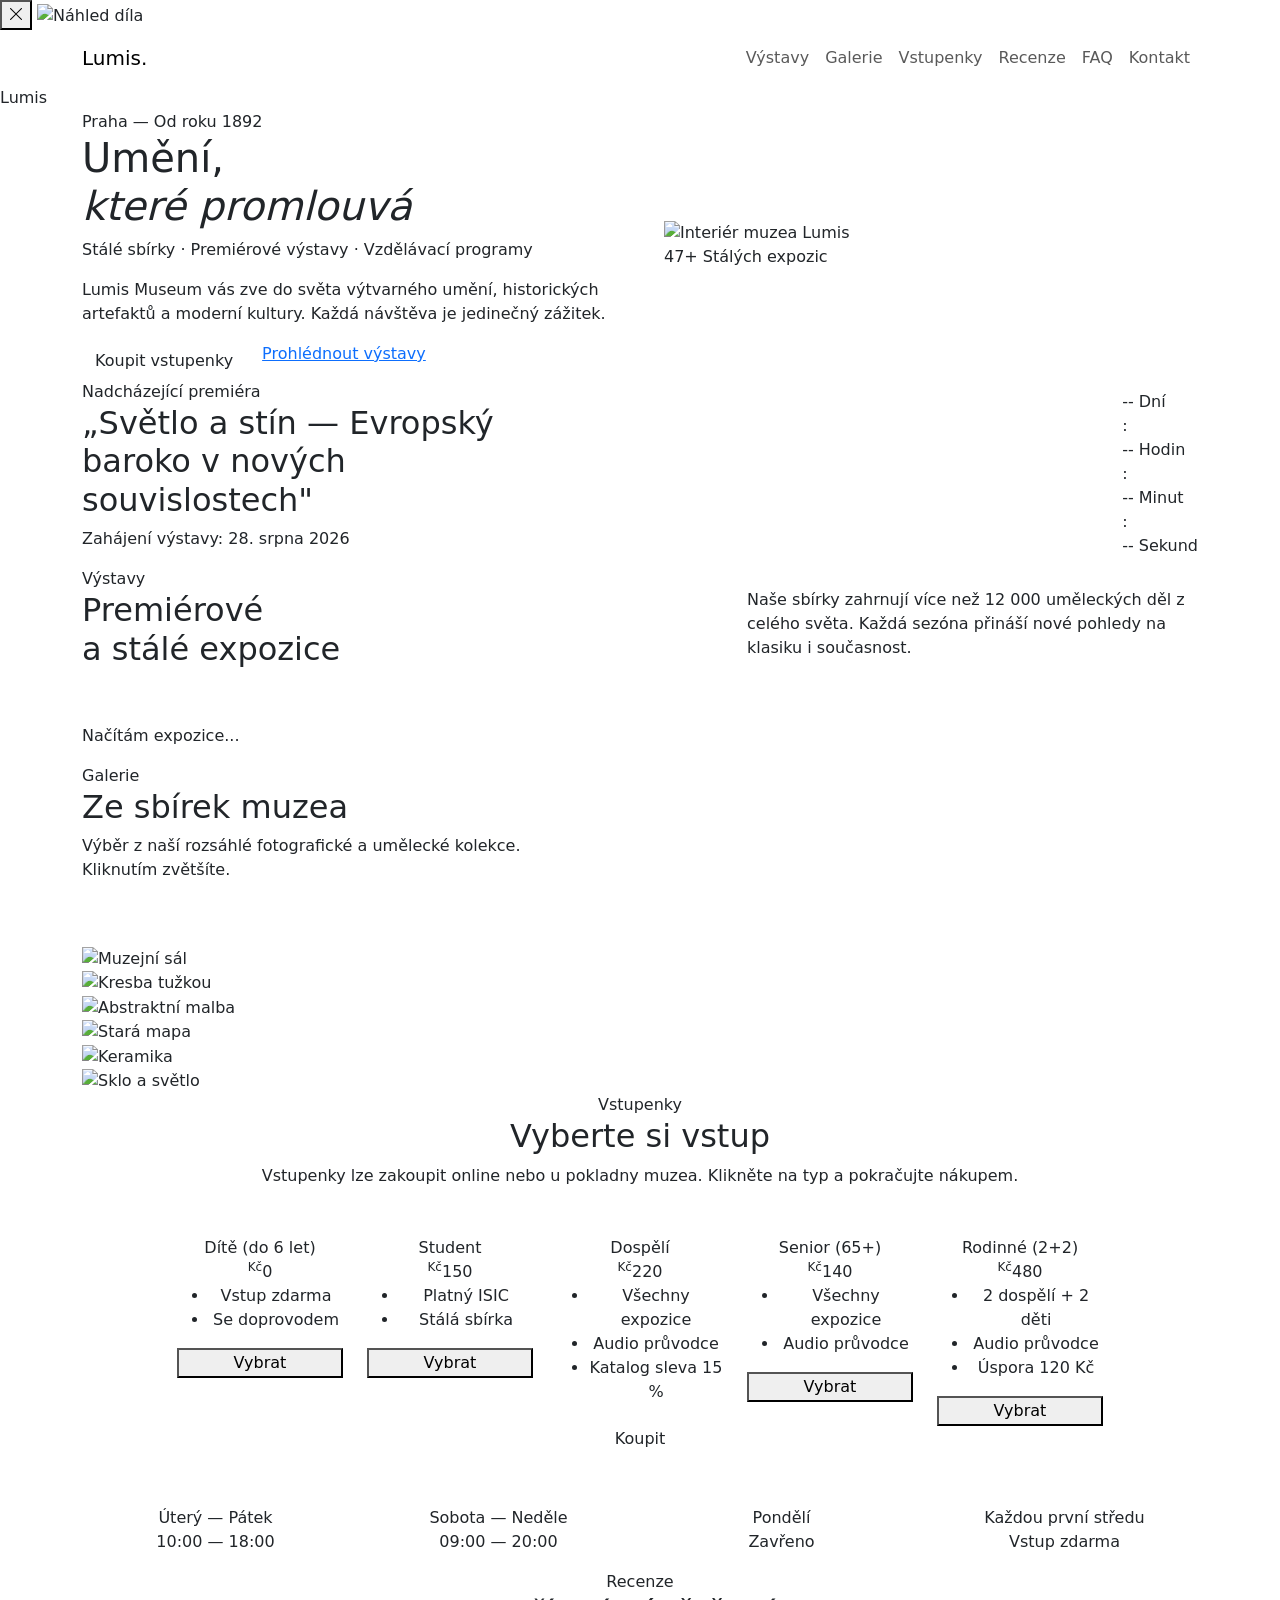
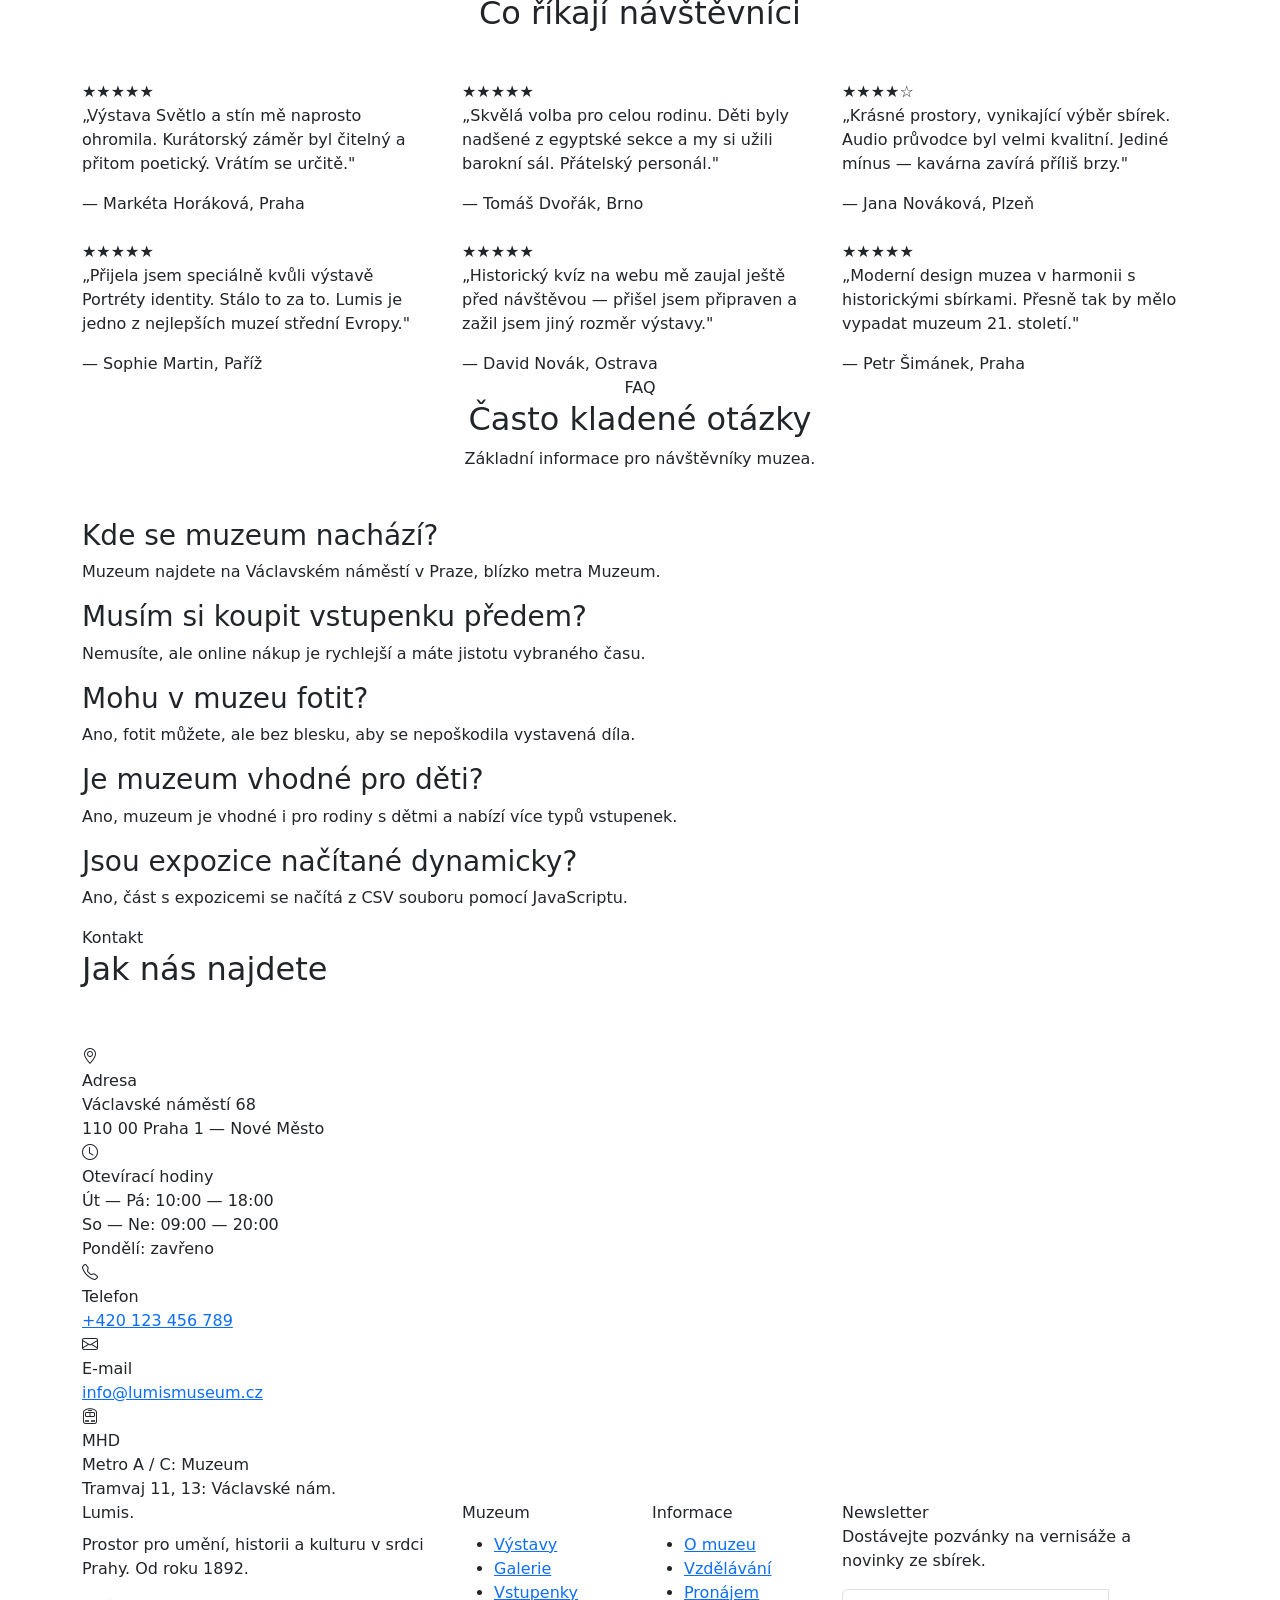
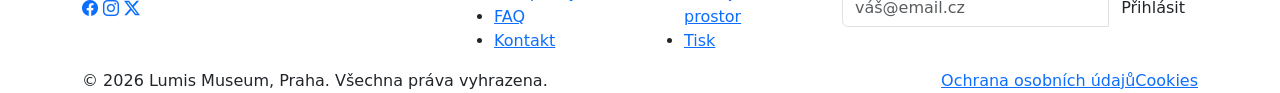
==== commit 842d1808: "Update index.html" ====
--- a/index.html/index.html
+++ b/index.html/index.html
@@ -6,7 +6,6 @@
   <meta name="description" content="Lumis Museum — Prostor pro umění, historii a kulturu. Praha." />
   <title>Lumis Museum</title>
 
-  
   <!-- Bootstrap 5.3 -->
   <link rel="stylesheet" href="https://cdn.jsdelivr.net/npm/bootstrap@5.3.3/dist/css/bootstrap.min.css" />
   <!-- Bootstrap Icons -->
@@ -16,7 +15,7 @@
   <link rel="preconnect" href="https://fonts.gstatic.com" crossorigin />
   <link href="https://fonts.googleapis.com/css2?family=Cormorant+Garamond:ital,wght@0,300;0,400;0,500;1,300;1,400&family=Jost:wght@300;400;500&display=swap" rel="stylesheet" />
   <!-- Global CSS -->
-  <link rel="stylesheet" href="../css/style.css" />
+  <link rel="stylesheet" href="css/style.css" />
 
   <!-- SVG Logo favicon inline -->
   <link rel="icon" href="data:image/svg+xml,<svg xmlns='http://www.w3.org/2000/svg' viewBox='0 0 32 32'><rect width='32' height='32' fill='%231C1A17'/><text x='16' y='22' text-anchor='middle' font-size='18' fill='%23B8962E' font-family='serif'>L</text></svg>" />
@@ -143,7 +142,7 @@
     </div>
 
     <!-- Sem se expozice nevypisuji rucne, ale nactou se z CSV souboru pres JavaScript. -->
-     <!--ale musite zpustit to pres Live Serveru, protoze ja nevim jak jinak to muze fungovat, nevim vubec kdy my to probirali, ale dobre-->
+     
     <div id="expozice-list" class="row g-4">
       <div class="col-12">
         <p class="text-muted-dark">Načítám expozice...</p>
@@ -165,22 +164,22 @@
     </div>
     <div class="gallery-grid fade-in">
       <div class="gallery-item g1">
-        <img src="../obrazky/sbirka1.avif" alt="Muzejní sál" loading="lazy" />
+        <img src="obrazky/sbirka1.avif" alt="Muzejní sál" loading="lazy" />
       </div>
       <div class="gallery-item g2">
-        <img src="../obrazky/sbirka2.avif" alt="Kresba tužkou" loading="lazy" />
+        <img src="obrazky/sbirka2.avif" alt="Kresba tužkou" loading="lazy" />
       </div>
       <div class="gallery-item g3">
-        <img src="../obrazky/sbirka3.avif" alt="Abstraktní malba" loading="lazy" />
+        <img src="obrazky/sbirka3.avif" alt="Abstraktní malba" loading="lazy" />
       </div>
       <div class="gallery-item g4">
-        <img src="../obrazky/sbirka4.jpg" alt="Stará mapa" loading="lazy" />
+        <img src="obrazky/sbirka4.jpg" alt="Stará mapa" loading="lazy" />
       </div>
       <div class="gallery-item g5">
-        <img src="../obrazky/sbirka5.jpg" alt="Keramika" loading="lazy" />
+        <img src="obrazky/sbirka5.jpg" alt="Keramika" loading="lazy" />
       </div>
       <div class="gallery-item g6">
-        <img src="../obrazky/sbirka6.avif" alt="Sklo a světlo" loading="lazy" />
+        <img src="obrazky/sbirka6.avif" alt="Sklo a světlo" loading="lazy" />
       </div>
     </div>
   </div>
@@ -567,7 +566,7 @@
 
 <!-- ============ SCRIPTS ============ -->
 <script src="https://cdn.jsdelivr.net/npm/bootstrap@5.3.3/dist/js/bootstrap.bundle.min.js"></script>
-<script src="../js/main.js"></script>
+<script src="js/main.js"></script>
 
 </body>
 </html>
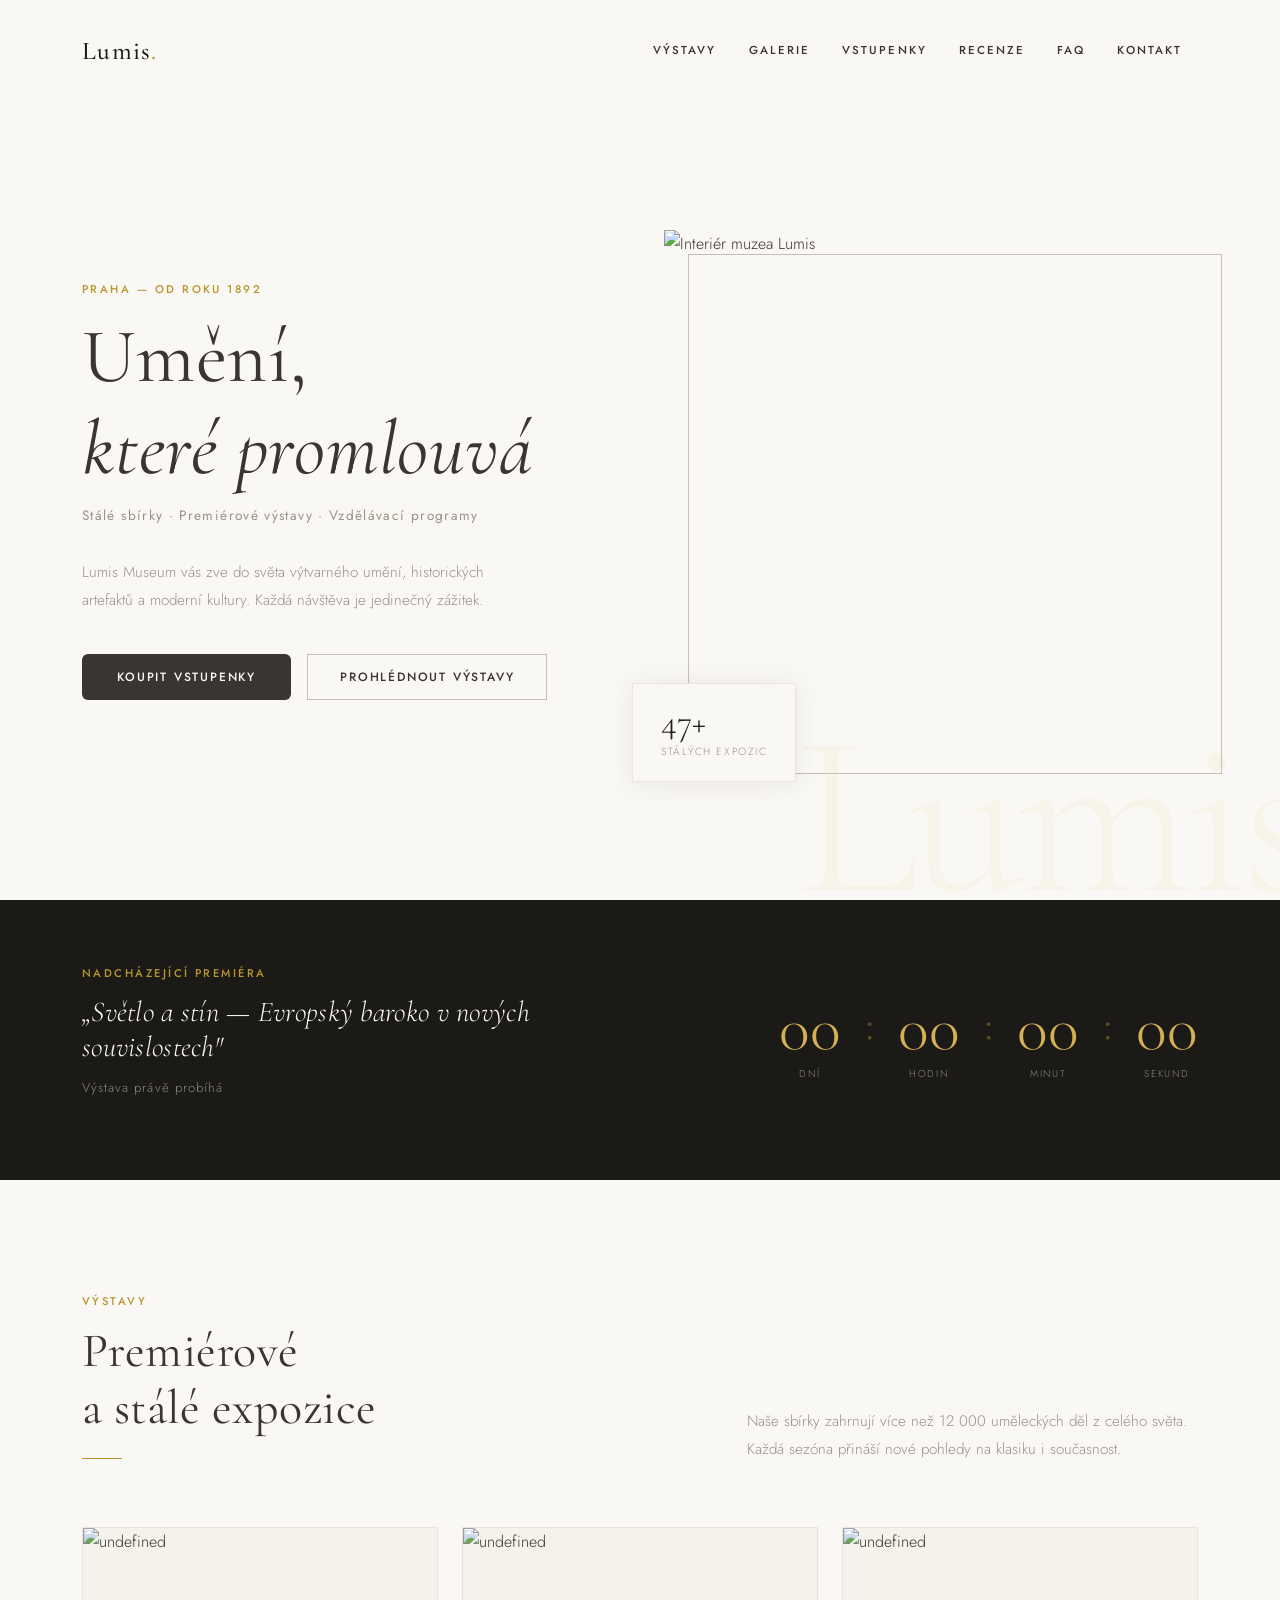
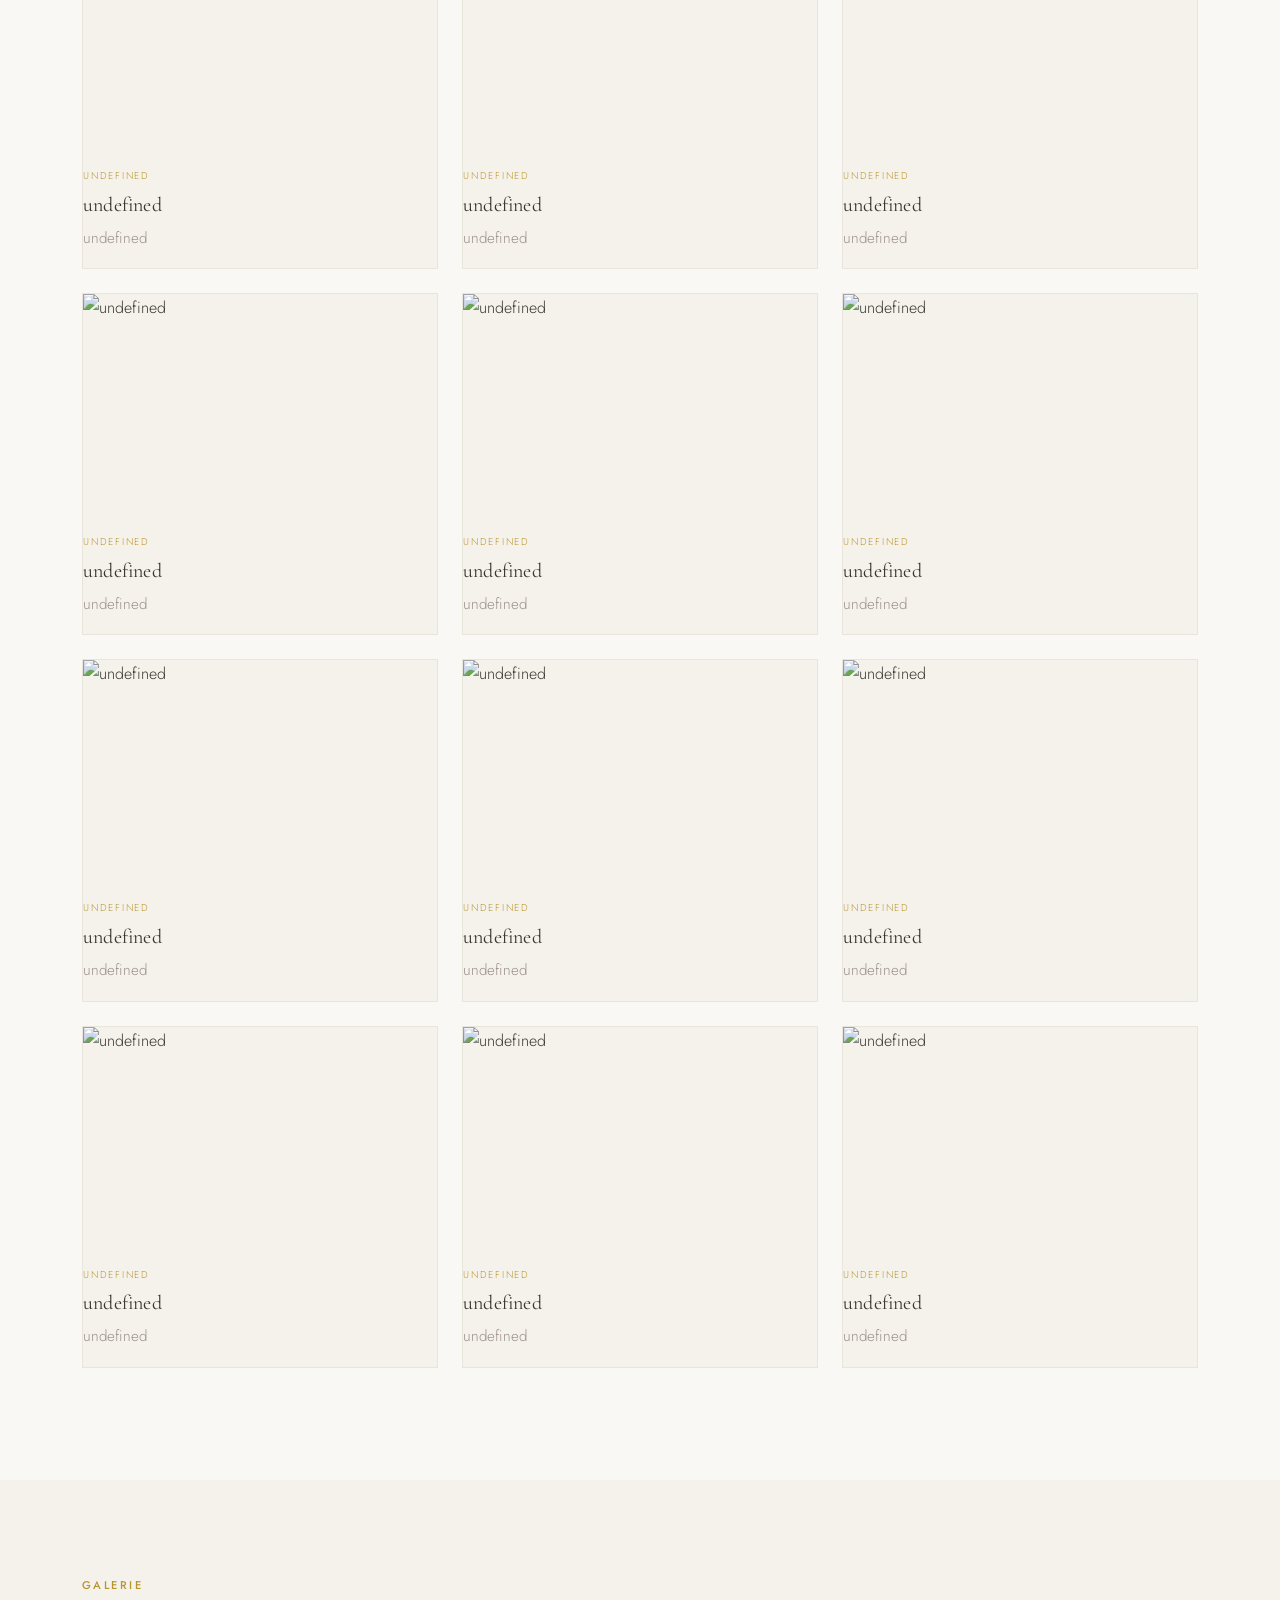
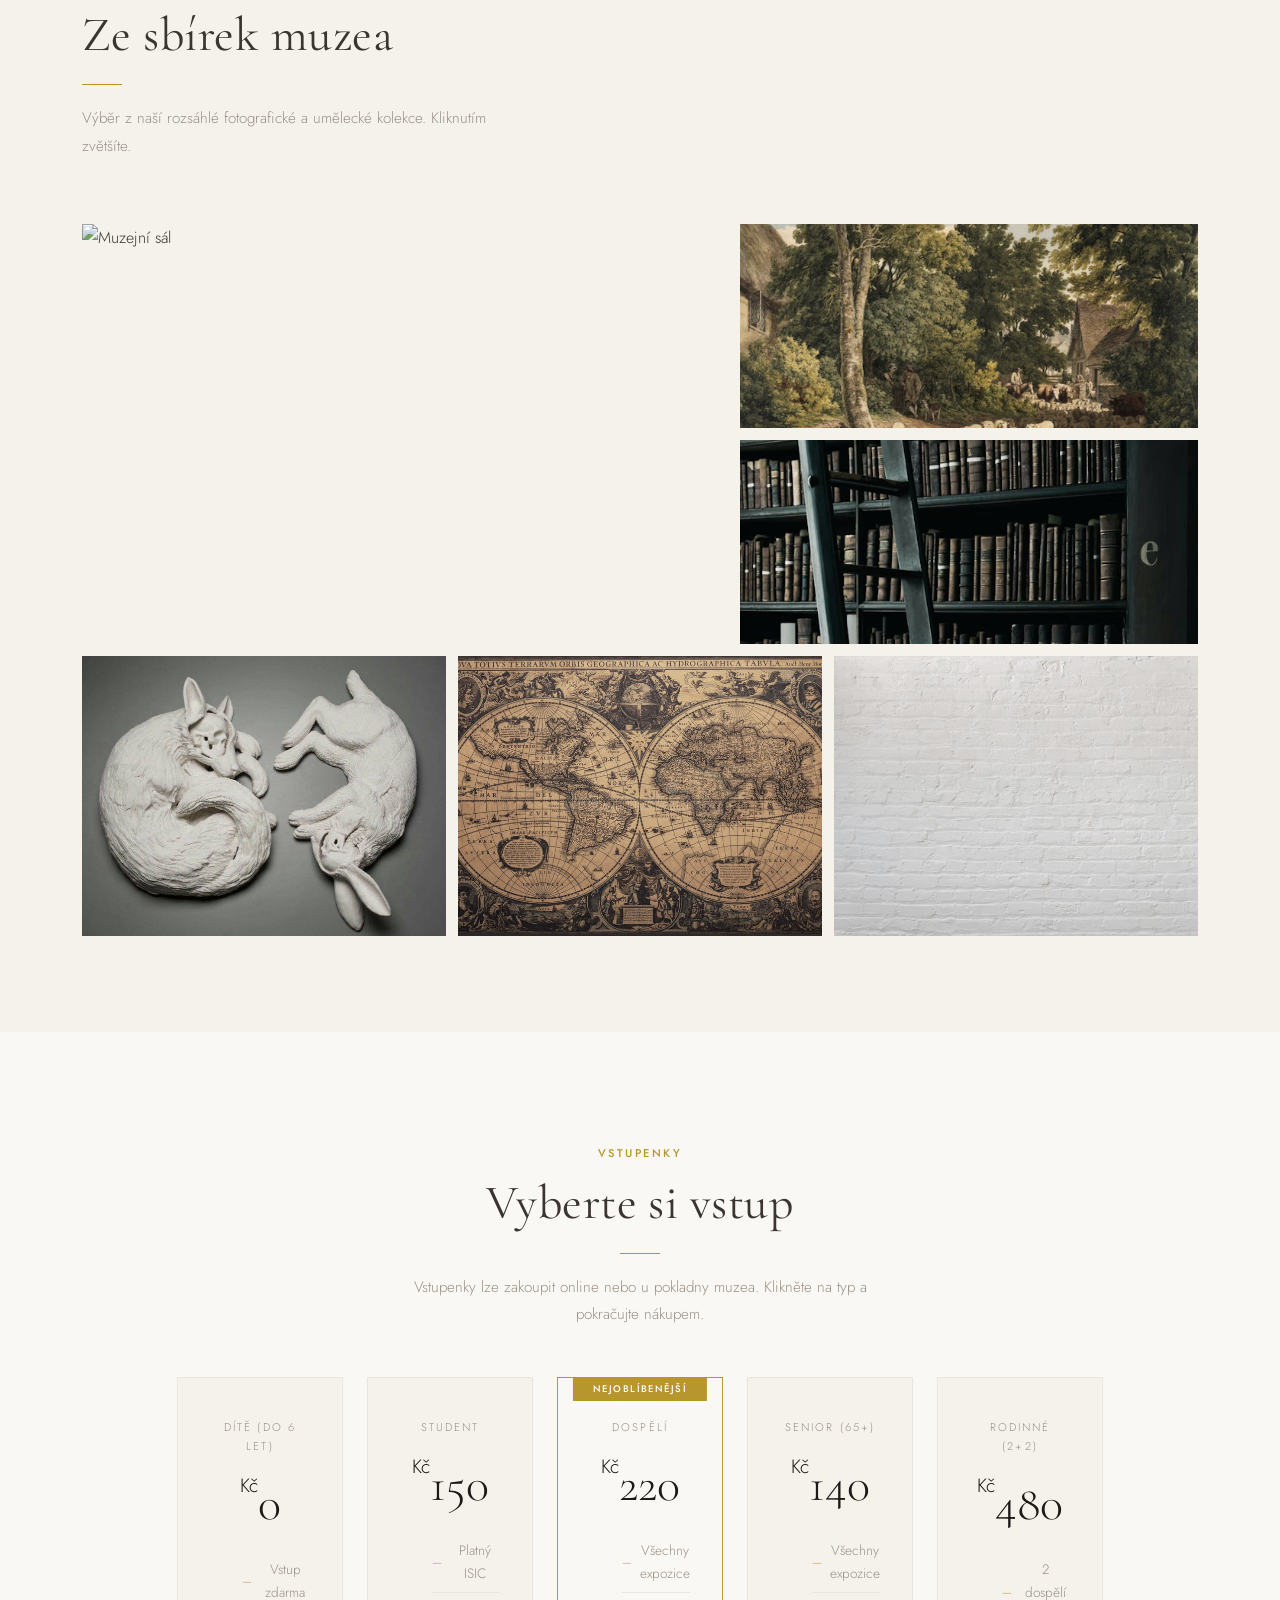
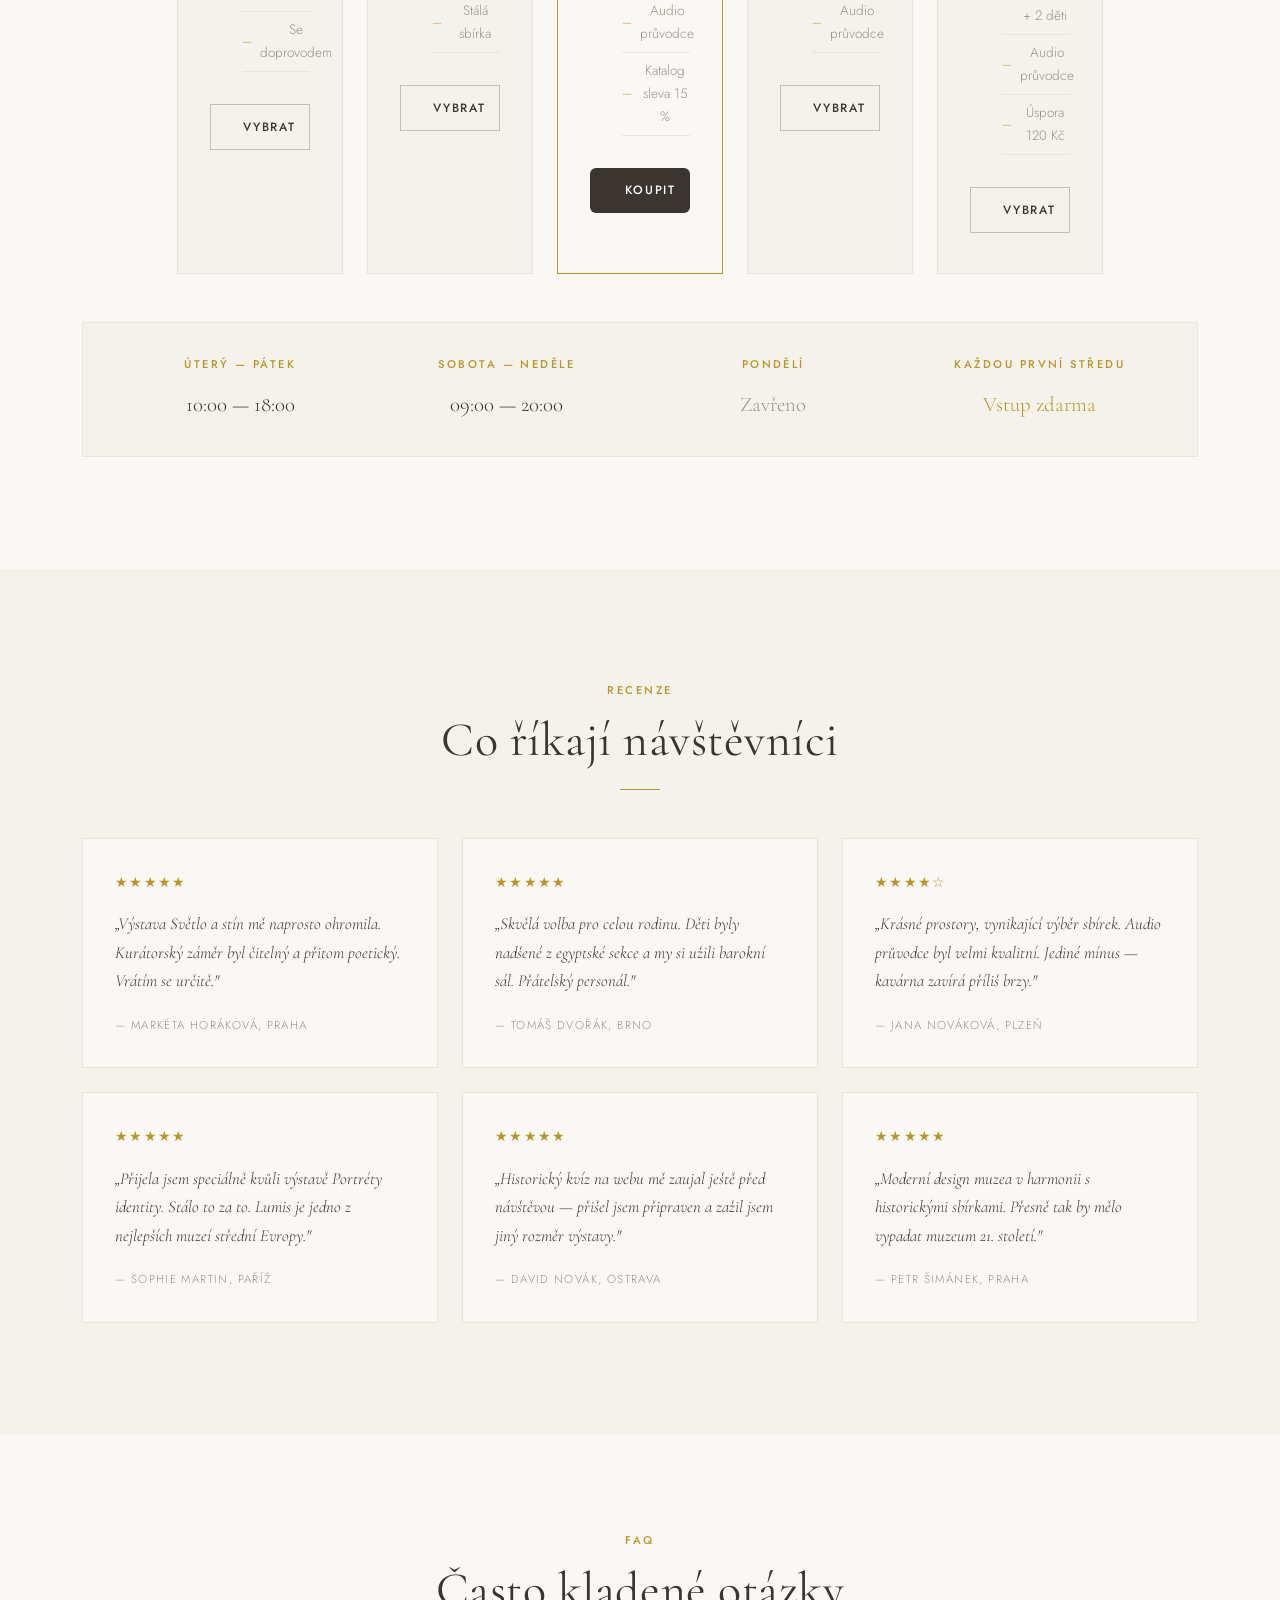
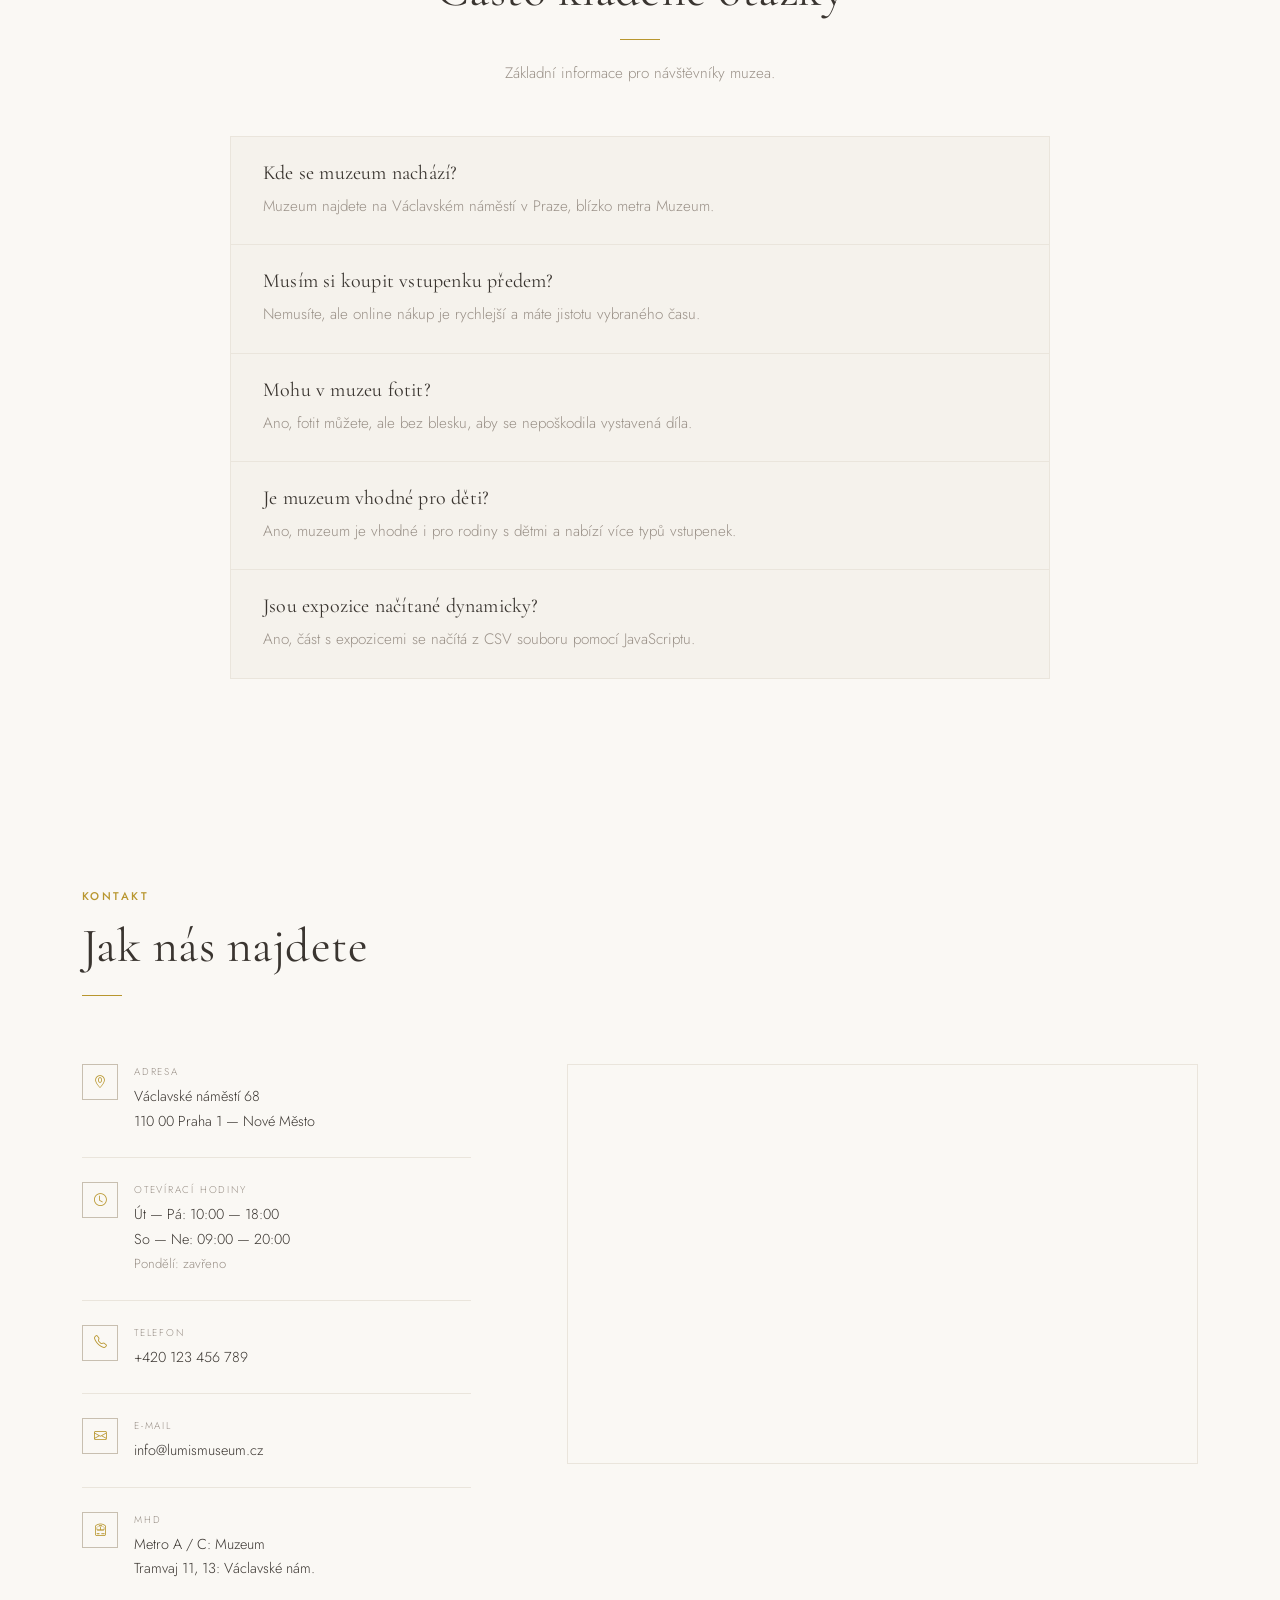
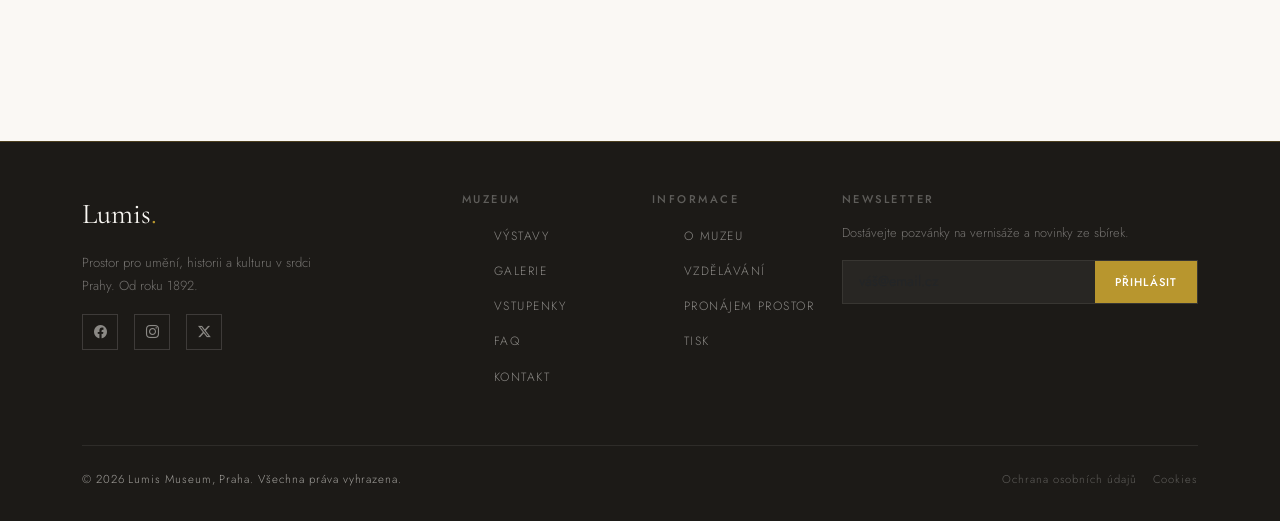
==== commit d234d636: "Update index.html" ====
--- a/index.html/index.html
+++ b/index.html/index.html
@@ -15,7 +15,7 @@
   <link rel="preconnect" href="https://fonts.gstatic.com" crossorigin />
   <link href="https://fonts.googleapis.com/css2?family=Cormorant+Garamond:ital,wght@0,300;0,400;0,500;1,300;1,400&family=Jost:wght@300;400;500&display=swap" rel="stylesheet" />
   <!-- Global CSS -->
-  <link rel="stylesheet" href="css/style.css" />
+  <link rel="stylesheet" href="../css/style.css" />
 
   <!-- SVG Logo favicon inline -->
   <link rel="icon" href="data:image/svg+xml,<svg xmlns='http://www.w3.org/2000/svg' viewBox='0 0 32 32'><rect width='32' height='32' fill='%231C1A17'/><text x='16' y='22' text-anchor='middle' font-size='18' fill='%23B8962E' font-family='serif'>L</text></svg>" />
@@ -167,19 +167,19 @@
         <img src="obrazky/sbirka1.avif" alt="Muzejní sál" loading="lazy" />
       </div>
       <div class="gallery-item g2">
-        <img src="obrazky/sbirka2.avif" alt="Kresba tužkou" loading="lazy" />
+        <img src="../obrazky/sbirka2.avif" alt="Kresba tužkou" loading="lazy" />
       </div>
       <div class="gallery-item g3">
-        <img src="obrazky/sbirka3.avif" alt="Abstraktní malba" loading="lazy" />
+        <img src="../obrazky/sbirka3.avif" alt="Abstraktní malba" loading="lazy" />
       </div>
       <div class="gallery-item g4">
-        <img src="obrazky/sbirka4.jpg" alt="Stará mapa" loading="lazy" />
+        <img src="../obrazky/sbirka4.jpg" alt="Stará mapa" loading="lazy" />
       </div>
       <div class="gallery-item g5">
-        <img src="obrazky/sbirka5.jpg" alt="Keramika" loading="lazy" />
+        <img src="../obrazky/sbirka5.jpg" alt="Keramika" loading="lazy" />
       </div>
       <div class="gallery-item g6">
-        <img src="obrazky/sbirka6.avif" alt="Sklo a světlo" loading="lazy" />
+        <img src="../obrazky/sbirka6.avif" alt="Sklo a světlo" loading="lazy" />
       </div>
     </div>
   </div>
@@ -566,7 +566,7 @@
 
 <!-- ============ SCRIPTS ============ -->
 <script src="https://cdn.jsdelivr.net/npm/bootstrap@5.3.3/dist/js/bootstrap.bundle.min.js"></script>
-<script src="js/main.js"></script>
+<script src="../js/main.js"></script>
 
 </body>
 </html>
--- a/css/style.css
+++ b/css/style.css
@@ -0,0 +1,961 @@
+
+/* ===== GLOBAL STYLES — LUMIS MUSEUM===== */
+
+@import url('https://fonts.googleapis.com/css2?family=Cormorant+Garamond:ital,wght@0,300;0,400;0,500;0,600;1,300;1,400&family=Jost:wght@300;400;500&display=swap');
+
+/* Tady jsou ulozene barvy a fonty aby se dali jednoduse menit */
+:root {
+  --cream: #FAF8F4;
+  --warm-white: #F5F2EC;
+  --light-stone: #EAE5DC;
+  --stone: #C8BFB0;
+  --warm-gray: #9A9188;
+  --charcoal: #3A3530;
+  --dark: #1C1A17;
+  --gold: #B8962E;
+  --gold-light: #D4AF54;
+  --font-display: 'Cormorant Garamond', serif;
+  --font-body: 'Jost', sans-serif;
+  --transition: all 0.35s ease;
+  --shadow-soft: 0 4px 32px rgba(60,50,40,0.07);
+  --shadow-card: 0 2px 24px rgba(60,50,40,0.09);
+}
+
+*, *::before, *::after { box-sizing: border-box; margin: 0; padding: 0; }
+
+/* smooth = pomalejsi scroll kdyz kliknu na menu */
+html { scroll-behavior: smooth; font-size: 16px; }
+
+/* Nastaveni cele stranky */
+body {
+  font-family: var(--font-body);
+  background: var(--cream);
+  color: var(--charcoal);
+  font-weight: 300;
+  line-height: 1.7;
+  overflow-x: hidden;
+}
+
+/* ===== SCROLLBAR ===== */
+::-webkit-scrollbar { width: 4px; } /* uprava sirky scrollbaru na strane */
+::-webkit-scrollbar-track { background: var(--warm-white); } /* pozadi za scrollbar */
+::-webkit-scrollbar-thumb { background: var(--stone); border-radius: 2px; } /* samotny posuvnik scrollbaru */
+
+/* ===== TYPOGRAPHY ===== */
+h1, h2, h3, h4 {
+  font-family: var(--font-display);
+  font-weight: 400;
+  letter-spacing: 0.01em;
+  line-height: 1.2;
+}
+h1 { font-size: clamp(2.8rem, 6vw, 5rem); } /* clamp znamena ze text bude responzivni
+     minimalni velikost = 2.8rem
+     normalne = 6vw
+     maximalni = 5rem */
+h2 { font-size: clamp(2rem, 4vw, 3rem); }
+h3 { font-size: clamp(1.3rem, 2.5vw, 1.8rem); }
+
+p { font-size: 0.95rem; color: var(--warm-gray); line-height: 1.8; }
+
+a { text-decoration: none; color: inherit; /* transition dela plynule animace */
+  transition: var(--transition); }
+
+/* ===== UTILITY ===== */
+.text {
+  font-family: var(--font-body);
+  font-size: 0.7rem;
+  font-weight: 500;
+  letter-spacing: 0.22em; /* mezera mezi jednotlivymi pismeny */
+  text-transform: uppercase;
+  color: var(--gold);
+  margin-bottom: 0.75rem;
+  display: block;
+}
+
+.cara {
+  width: 40px;
+  height: 1px;
+  background: var(--gold);
+  margin: 1.25rem auto;
+}
+
+.cara2 { margin-left: 0; }
+
+.btn {
+  display: inline-block;
+  padding: 0.85rem 2.2rem;
+  background: var(--charcoal);
+  color: var(--cream);
+  font-family: var(--font-body);
+  font-size: 0.75rem;
+  font-weight: 500;
+  letter-spacing: 0.15em;
+  text-transform: uppercase;
+  border: none;
+  cursor: pointer;
+  transition: var(--transition);
+  position: relative;
+  overflow: hidden; /* skryje obsah ktery presahuje ven z elementu */
+}
+
+/* Tohle dela zlatou caru pod tlacitkem pri hoveru */
+.btn::after {
+  content: '';
+  position: absolute;
+  bottom: 0; left: 0;
+  width: 100%; height: 2px;
+  background: var(--gold);
+  transform: scaleX(0);
+  transform-origin: right; /* urcuje odkud se bude delat transformace
+   tady z prave strany */
+  transition: transform 0.35s ease;
+}
+
+.btn:hover { background: var(--dark); }
+.btn:hover::after { transform: scaleX(1); transform-origin: left; }
+
+.btn-outline {
+  display: inline-block;
+  padding: 0.75rem 2rem;
+  background: transparent;
+  color: var(--charcoal);
+  font-family: var(--font-body);
+  font-size: 0.75rem;
+  font-weight: 500;
+  letter-spacing: 0.15em;
+  text-transform: uppercase;
+  border: 1px solid var(--stone);
+  cursor: pointer;
+  transition: var(--transition);
+}
+.btn-outline:hover { border-color: var(--charcoal); background: var(--charcoal); color: var(--cream); }
+
+.text-gold { color: var(--gold); }
+
+/* ===== NAVBAR ===== */
+#navbar {
+  position: fixed;
+  top: 0; left: 0; right: 0;
+  z-index: 1000; /* urcuje vrstvu elementu
+   cim vyssi cislo, tim vic bude nad ostatnimi */
+  padding: 1.5rem 0;
+  transition: var(--transition);
+  background: transparent;
+}
+
+#navbar.scrolled {
+  background: rgba(250,248,244,0.96);
+  padding: 1rem 0;
+  backdrop-filter: blur(8px); /* rozmaze pozadi za elementem */
+  box-shadow: 0 1px 0 var(--light-stone);
+}
+
+.logo {
+  font-family: var(--font-display);
+  font-size: 1.6rem;
+  font-weight: 500;
+  letter-spacing: 0.05em;
+  color: var(--dark);
+}
+
+.logo span { color: var(--gold); }
+
+.navbar-nav .nav-link {
+  font-family: var(--font-body);
+  font-size: 0.72rem;
+  font-weight: 500;
+  letter-spacing: 0.18em;
+  text-transform: uppercase;
+  color: var(--charcoal) !important;
+  padding: 0.5rem 1rem !important;
+  position: relative;
+}
+
+.navbar-nav .nav-link::after {
+  content: '';
+  position: absolute;
+  bottom: 0; left: 1rem; right: 1rem;
+  height: 1px;
+  background: var(--gold);
+  transform: scaleX(0);
+  transition: transform 0.3s ease;
+}
+
+.navbar-nav .nav-link:hover::after,
+.navbar-nav .nav-link.active::after { transform: scaleX(1); }
+
+.navbar-toggler {
+  border: none;
+  padding: 0;
+  background: transparent !important; /*mam tady importent. protoze chci vetsi prioritu*/
+}
+
+.navbar-toggler:focus { box-shadow: none; }
+
+.menu-cara {
+  display: block;
+  width: 24px;
+  height: 1.5px;
+  background: var(--charcoal);
+  transition: var(--transition);
+  margin: 5px 0;
+}
+
+/* ===== HERO ===== */
+#hero {
+  min-height: 100vh;
+  background: var(--cream);
+  display: flex;
+  align-items: center;
+  padding-top: 80px;
+  position: relative;
+  overflow: hidden;
+}
+
+.hero-bg-text {
+  position: absolute;
+  bottom: -2rem;
+  right: -2rem;
+  font-family: var(--font-display);
+  font-size: clamp(8rem, 18vw, 20rem);
+  font-weight: 300;
+  color: rgba(184,150,46,0.05);
+  letter-spacing: -0.03em;
+  line-height: 1;
+  pointer-events: none; /* element nejde kliknout mysi */
+  user-select: none; /* uzivatel nemuze oznacit text */
+
+}
+
+.hero-content { position: relative; z-index: 2; }
+
+.hero-subtitle {
+  font-size: 0.85rem;
+  font-weight: 400;
+  letter-spacing: 0.1em;
+  color: var(--warm-gray);
+  margin-bottom: 2rem;
+}
+
+.hero-image-wrapper {
+  position: relative;
+}
+
+.hero-image-wrapper::before {
+  content: '';
+  position: absolute;
+  top: 1.5rem; right: -1.5rem;
+  width: 100%; height: 100%;
+  border: 1px solid var(--stone);
+  z-index: 0;
+}
+
+.hero-image-wrapper img {
+  width: 100%;
+  height: 520px;
+  object-fit: cover;
+  position: relative;
+  z-index: 1;
+  display: block;
+}
+
+.hero-stat {
+  position: absolute;
+  bottom: -2rem;
+  left: -2rem;
+  background: var(--cream);
+  padding: 1.25rem 1.75rem;
+  z-index: 2;
+  border: 1px solid var(--light-stone);
+  box-shadow: var(--shadow-card);
+}
+
+.hero-stat .num {
+  font-family: var(--font-display);
+  font-size: 2.2rem;
+  color: var(--dark);
+  font-weight: 300;
+  display: block;
+  line-height: 1;
+}
+
+.hero-stat .label {
+  font-size: 0.65rem;
+  letter-spacing: 0.15em;
+  text-transform: uppercase;
+  color: var(--warm-gray);
+  margin-top: 0.25rem;
+  display: block;
+}
+
+/* ===== COUNTDOWN ===== */
+#countdown {
+  background: var(--dark);
+  padding: 4rem 0;
+  color: var(--cream);
+}
+
+.countdown-title {
+  font-family: var(--font-display);
+  font-size: clamp(1.2rem, 2.5vw, 1.8rem);
+  color: var(--cream);
+  font-weight: 300;
+  font-style: italic;
+}
+
+.countdown-blocks { display: flex; gap: 1.5rem; align-items: flex-start; flex-wrap: wrap; }
+
+.count-block { text-align: center; }
+
+.count-num {
+  font-family: var(--font-display);
+  font-size: clamp(2.5rem, 5vw, 4rem);
+  font-weight: 300;
+  color: var(--gold-light);
+  line-height: 1;
+  display: block;
+}
+
+.count-label {
+  font-size: 0.62rem;
+  letter-spacing: 0.2em;
+  text-transform: uppercase;
+  color: rgba(250,248,244,0.5);
+  margin-top: 0.3rem;
+  display: block;
+}
+
+.count-sep {
+  font-family: var(--font-display);
+  font-size: 3rem;
+  color: var(--gold);
+  opacity: 0.4;
+  line-height: 1;
+  margin-top: 0.2rem;
+}
+
+/* ===== EXHIBITIONS ===== */
+#exhibitions { padding: 7rem 0; background: var(--cream); }
+
+.exhibition-card {
+  background: var(--warm-white);
+  border: 1px solid var(--light-stone);
+  overflow: hidden;
+  transition: var(--transition);
+  height: 100%;
+}
+
+.exhibition-card:hover { transform: translateY(-4px); box-shadow: var(--shadow-soft); }
+
+.exhibition-card img {
+  width: 100%;
+  height: 240px;
+  object-fit: cover;
+  display: block;
+  transition: var(--transition);
+  filter: saturate(0.7);
+}
+
+.exhibition-card:hover img { filter: saturate(1); transform: scale(1.02); }
+
+.exhibition-/* Nastaveni cele stranky */
+body { padding: 1.5rem; }
+
+.exhibition-tag {
+  font-size: 0.62rem;
+  letter-spacing: 0.18em;
+  text-transform: uppercase;
+  color: var(--gold);
+  margin-bottom: 0.5rem;
+  display: block;
+}
+
+.exhibition-card h3 { font-size: 1.25rem; margin-bottom: 0.5rem; }
+
+.exhibition-dates {
+  font-size: 0.72rem;
+  color: var(--warm-gray);
+  letter-spacing: 0.08em;
+  margin-top: 0.75rem;
+  padding-top: 0.75rem;
+  border-top: 1px solid var(--light-stone);
+}
+
+.badge-premium {
+  display: inline-block;
+  padding: 0.25rem 0.75rem;
+  background: var(--gold);
+  color: white;
+  font-size: 0.6rem;
+  font-weight: 500;
+  letter-spacing: 0.15em;
+  text-transform: uppercase;
+  margin-bottom: 0.75rem;
+}
+
+/* ===== GALLERY ===== */
+#gallery { padding: 6rem 0; background: var(--warm-white); }
+
+.gallery-grid {
+  display: grid;
+  grid-template-columns: repeat(12, 1fr); /* vytvori grid s 12 stejnymi sloupci */
+  grid-template-rows: auto; /* radky se budou automaticky prizpusobovat obsahu */
+  gap: 12px;
+}
+
+.gallery-item { overflow: hidden; cursor: pointer; }
+
+.gallery-item img {
+  width: 100%;
+  height: 100%;
+  object-fit: cover; /* obrazek vyplni cely prostor a oreze se aby sedel */
+  display: block;
+  transition: transform 0.5s ease, filter 0.5s ease;
+  filter: saturate(0.6);
+}
+
+.gallery-item:hover img { transform: scale(1.04); filter: saturate(1); }
+
+.g1 { grid-column: span 7; grid-row: span 2; height: 420px; }
+.g2 { grid-column: span 5; height: 204px; }
+.g3 { grid-column: span 5; height: 204px; }
+.g4 { grid-column: span 4; height: 280px; }
+.g5 { grid-column: span 4; height: 280px; }
+.g6 { grid-column: span 4; height: 280px; }
+
+/* ===== TICKETS ===== */
+#tickets { padding: 7rem 0; background: var(--cream); }
+
+.ticket-card {
+  border: 1px solid var(--light-stone);
+  padding: 2.5rem 2rem;
+  background: var(--warm-white);
+  transition: var(--transition);
+  cursor: pointer;
+  position: relative;
+  height: 100%;
+}
+
+.ticket-card.featured {
+  border-color: var(--gold);
+  background: var(--cream);
+}
+
+.ticket-card.featured::before {
+  content: 'Nejoblíbenější';
+  position: absolute;
+  top: -1px; left: 50%;
+  transform: translateX(-50%);
+  background: var(--gold);
+  color: white;
+  font-size: 0.6rem;
+  font-weight: 500;
+  letter-spacing: 0.15em;
+  text-transform: uppercase;
+  padding: 0.25rem 1.25rem;
+  white-space: nowrap;
+}
+
+.ticket-card:hover { transform: translateY(-3px); box-shadow: var(--shadow-card); }
+.ticket-card.selected-ticket { border-color: var(--gold) !important; }
+
+.ticket-price {
+  font-family: var(--font-display);
+  font-size: 3rem;
+  font-weight: 300;
+  color: var(--dark);
+  line-height: 1;
+}
+
+.ticket-price sup {
+  font-size: 1.2rem;
+  vertical-align: super;
+  font-family: var(--font-body);
+  font-weight: 300;
+}
+
+.ticket-type {
+  font-size: 0.7rem;
+  letter-spacing: 0.18em;
+  text-transform: uppercase;
+  color: var(--warm-gray);
+  margin-bottom: 1.5rem;
+}
+
+.ticket-features { list-style: none; margin: 1.5rem 0 2rem; }
+
+.ticket-features li {
+  font-size: 0.85rem;
+  color: var(--warm-gray);
+  padding: 0.4rem 0;
+  border-bottom: 1px solid var(--light-stone);
+  display: flex;
+  align-items: center;
+  gap: 0.5rem;
+}
+
+.ticket-features li::before {
+  content: '—';
+  color: var(--gold);
+  font-size: 0.7rem;
+}
+
+
+/* ===== REVIEWS ===== */
+#reviews { padding: 7rem 0; background: var(--warm-white); }
+
+.review-card {
+  background: var(--cream);
+  border: 1px solid var(--light-stone);
+  padding: 2rem;
+  height: 100%;
+  transition: var(--transition);
+}
+
+.review-card:hover { box-shadow: var(--shadow-card); }
+
+.stars { color: var(--gold); font-size: 0.85rem; letter-spacing: 0.1em; margin-bottom: 1rem; }
+
+.review-text {
+  font-family: var(--font-display);
+  font-size: 1.05rem;
+  font-style: italic;
+  color: var(--charcoal);
+  line-height: 1.7;
+  margin-bottom: 1.25rem;
+}
+
+.reviewer {
+  font-size: 0.72rem;
+  letter-spacing: 0.12em;
+  text-transform: uppercase;
+  color: var(--warm-gray);
+}
+
+/* ===== CONTACT / MAP ===== */
+#contact { padding: 7rem 0; background: var(--cream); }
+
+.contact-info-block { padding-right: 3rem; }
+
+.contact-item {
+  display: flex;
+  align-items: flex-start;
+  gap: 1rem;
+  margin-bottom: 1.5rem;
+  padding-bottom: 1.5rem;
+  border-bottom: 1px solid var(--light-stone);
+}
+
+.contact-item:last-child { border-bottom: none; }
+
+.contact-icon {
+  width: 36px;
+  height: 36px;
+  border: 1px solid var(--stone);
+  display: flex;
+  align-items: center;
+  justify-content: center;
+  flex-shrink: 0;
+  font-size: 0.8rem;
+  color: var(--gold);
+}
+
+.contact-label {
+  font-size: 0.62rem;
+  letter-spacing: 0.18em;
+  text-transform: uppercase;
+  color: var(--warm-gray);
+  margin-bottom: 0.2rem;
+}
+
+.contact-value {
+  font-size: 0.9rem;
+  color: var(--charcoal);
+}
+
+.map-wrapper { height: 400px; border: 1px solid var(--light-stone); overflow: hidden; }
+.map-wrapper iframe { width: 100%; height: 100%; border: none; filter: saturate(0.5) contrast(1.05); }
+
+/* ===== FOOTER ===== */
+footer {
+  background: var(--dark);
+  color: rgba(250,248,244,0.6);
+  padding: 3rem 0 2rem;
+  border-top: 1px solid rgba(184,150,46,0.3);
+}
+
+.footer-brand {
+  font-family: var(--font-display);
+  font-size: 1.8rem;
+  color: var(--cream);
+  font-weight: 400;
+}
+
+.footer-brand span { color: var(--gold); }
+
+.footer-links { list-style: none; }
+
+.footer-links li { margin-bottom: 0.5rem; }
+
+.footer-links a {
+  font-size: 0.75rem;
+  letter-spacing: 0.12em;
+  text-transform: uppercase;
+  color: rgba(250,248,244,0.5);
+  transition: var(--transition);
+}
+
+.footer-links a:hover { color: var(--gold); }
+
+.footer-bottom {
+  margin-top: 2.5rem;
+  padding-top: 1.5rem;
+  border-top: 1px solid rgba(250,248,244,0.08);
+  font-size: 0.72rem;
+  letter-spacing: 0.08em;
+}
+
+.social-links { display: flex; gap: 1rem; }
+
+.social-links a {
+  width: 36px;
+  height: 36px;
+  border: 1px solid rgba(250,248,244,0.15);
+  display: flex;
+  align-items: center;
+  justify-content: center;
+  transition: var(--transition);
+  color: rgba(250,248,244,0.5);
+  font-size: 0.8rem;
+}
+
+.social-links a:hover { border-color: var(--gold); color: var(--gold); }
+
+/* ===== MODAL ===== */
+.modal-content {
+  background: var(--cream);
+  border: 1px solid var(--light-stone);
+  border-radius: 0;
+}
+
+.modal-header {
+  border-bottom: 1px solid var(--light-stone);
+  padding: 1.5rem 2rem;
+}
+
+.modal-title {
+  font-family: var(--font-display);
+  font-size: 1.5rem;
+  font-weight: 400;
+}
+
+.modal-/* Nastaveni cele stranky */
+body { padding: 2rem; }
+
+.modal-footer {
+  border-top: 1px solid var(--light-stone);
+  padding: 1.25rem 2rem;
+}
+
+.form-label {
+  font-size: 0.7rem;
+  letter-spacing: 0.15em;
+  text-transform: uppercase;
+  color: var(--warm-gray);
+  margin-bottom: 0.4rem;
+}
+
+.form-control, .form-select {
+  border: 1px solid var(--light-stone);
+  border-radius: 0;
+  background: var(--warm-white);
+  color: var(--charcoal);
+  font-family: var(--font-body);
+  font-size: 0.9rem;
+  padding: 0.65rem 1rem;
+  transition: var(--transition);
+}
+
+.form-control:focus, .form-select:focus {
+  border-color: var(--stone);
+  box-shadow: none;
+  background: var(--cream);
+}
+
+/* ===== LIGHTBOX ===== */
+#lightbox {
+  display: none;
+  position: fixed;
+  inset: 0;
+  background: rgba(28,26,23,0.95);
+  z-index: 2000;
+  align-items: center;
+  justify-content: center;
+}
+
+#lightbox.active { display: flex; }
+
+#lightbox img {
+  max-width: 90vw;
+  max-height: 90vh;
+  object-fit: contain;
+}
+
+#lightbox-close {
+  position: absolute;
+  top: 1.5rem;
+  right: 2rem;
+  color: var(--cream);
+  font-size: 1.5rem;
+  cursor: pointer;
+  opacity: 0.6;
+  transition: var(--transition);
+  background: none;
+  border: none;
+}
+
+#lightbox-close:hover { opacity: 1; }
+
+/* ===== ANIMATIONS ===== */
+.fade-in {
+  opacity: 0;
+  transform: translateY(24px);
+  transition: opacity 0.7s ease, transform 0.7s ease;
+}
+
+.fade-in.visible { opacity: 1; transform: translateY(0); }
+
+/* ===== RESPONSIVE ===== */
+@media (max-width: 992px) {
+  .hero-image-wrapper::before { display: none; }
+  .hero-image-wrapper img { height: 380px; }
+  .hero-stat { left: 0; bottom: 0; }
+  .contact-info-block { padding-right: 0; margin-bottom: 3rem; }
+  .gallery-grid { grid-template-columns: 1fr 1fr; }
+  .g1, .g2, .g3, .g4, .g5, .g6 { grid-column: span 1; height: 220px; }
+  .g1 { grid-column: span 2; height: 280px; }
+}
+
+@media (max-width: 768px) {
+  h1 { font-size: 2.4rem; }
+  #hero { padding-top: 100px; }
+  .countdown-blocks { gap: 1rem; }
+  .quiz-options { grid-template-columns: 1fr; }
+  .gallery-grid { grid-template-columns: 1fr 1fr; gap: 6px; }
+  .g1 { grid-column: span 2; height: 200px; }
+  .g2, .g3, .g4, .g5, .g6 { height: 160px; }
+}
+
+@media (max-width: 576px) {
+  .gallery-grid { grid-template-columns: 1fr; }
+  .g1, .g2, .g3, .g4, .g5, .g6 { grid-column: span 1; height: 200px; }
+  .hero-image-wrapper img { height: 280px; }
+}
+
+/* ===== JEDNODUCHE POMOCNE TRIDY ===== */
+
+/* omezi sirku textu a udela mezeru dole */
+.hero-text { 
+  max-width: 420px; 
+  margin-bottom: 2.5rem; 
+}
+
+/* zlata barva textu */
+.text-gold { 
+  color: var(--gold) !important; 
+}
+
+/* svetla kremova barva textu */
+.text-cream { 
+  color: var(--cream) !important; 
+}
+
+/* tmavsi sediva barva textu */
+.text-muted-dark { 
+  color: var(--warm-gray) !important; 
+}
+
+/* svetly pruhledny text */
+.text-muted-light { 
+  color: rgba(250,248,244,0.55) !important; 
+}
+
+/* barva textu ve footeru */
+.text-footer { 
+  color: rgba(250,248,244,0.4); 
+}
+
+/* uzsi text uprostred */
+.narrow-text { 
+  max-width: 520px; 
+  margin: 0 auto; 
+}
+
+/* box kolem oteviraci doby */
+.opening-box { 
+  border: 1px solid var(--light-stone); 
+  padding: 2rem; 
+  background: var(--warm-white); 
+}
+
+/* styl textu pro cas oteviraci doby */
+.opening-time { 
+  font-family: var(--font-display); 
+  font-size: 1.3rem; 
+  color: var(--charcoal); 
+  margin: 0; 
+}
+
+
+
+/* svetle tlacitko */
+.light-button { 
+  color: var(--cream); 
+  border-color: rgba(250,248,244,0.3); 
+}
+
+/* mensi sedivy kontaktni text */
+.contact-muted { 
+  color: var(--warm-gray); 
+  font-size: 0.82rem; 
+}
+
+/* odkaz kontaktu */
+.contact-link { 
+  color: var(--charcoal); 
+}
+
+/* odstrani ramecek */
+.no-border { 
+  border: none !important; 
+}
+
+/* mensi text ve footeru */
+.footer-description { 
+  font-size: 0.82rem; 
+  max-width: 260px; 
+  margin-top: 0.75rem; 
+}
+
+/* svetly text pro popisky */
+.footer-label { 
+  color: rgba(250,248,244,0.3) !important; 
+}
+
+/* maly text ve footeru */
+.footer-small { 
+  font-size: 0.8rem; 
+  margin-bottom: 1rem; 
+}
+
+/* ramecek kolem newsletteru */
+.newsletter-group { 
+  border: 1px solid rgba(250,248,244,0.12); 
+}
+
+/* input pro email v newsletteru */
+.newsletter-input { 
+  background: rgba(250,248,244,0.05); 
+  border: none; 
+  color: var(--cream); 
+  border-radius: 0; 
+}
+
+/* tlacitko newsletteru */
+.newsletter-button { 
+  background: var(--gold); 
+  color: white; 
+  border-radius: 0; 
+  font-size: 0.7rem; 
+  letter-spacing: 0.1em; 
+  padding: 0 1.25rem; 
+}
+
+/* male odkazy ve footeru */
+.footer-link-small { 
+  color: rgba(250,248,244,0.3); 
+  font-size: 0.7rem; 
+}
+
+/* mezera mezi odkazy */
+.footer-link-space { 
+  margin-right: 1rem; 
+}
+
+/* box pro objednavku */
+.order-box { 
+  background: var(--warm-white); 
+  border: 1px solid var(--light-stone); 
+  padding: 1rem 1.25rem; 
+  
+  /* flex da obsah vedle sebe */
+  display: flex; 
+  
+  /* obsah se roztahne do stran */
+  justify-content: space-between; 
+  
+  /* zarovna obsah doprostred */
+  align-items: center; 
+}
+
+/* popisek ceny */
+.order-label { 
+  font-size: 0.72rem; 
+  letter-spacing: 0.15em; 
+  text-transform: uppercase; 
+  color: var(--warm-gray); 
+}
+
+/* cena produktu */
+.order-price { 
+  font-family: var(--font-display); 
+  font-size: 1.5rem; 
+  color: var(--dark); 
+}
+
+/* text pod countdownem */
+.countdown-label { 
+  color: rgba(250,248,244,0.5); 
+  font-size: 0.82rem; 
+  margin-top: 0.75rem; 
+  letter-spacing: 0.08em; 
+}
+/* ===== FAQ ===== */
+
+/* cela FAQ sekce */
+#faq {
+  padding: 6rem 0;
+  background: var(--cream);
+}
+
+/* box ktery drzi vsechny otazky */
+.faq-box {
+  max-width: 820px;
+  margin: 0 auto;
+  background: var(--warm-white);
+  border: 1px solid var(--light-stone);
+}
+
+/* jedna otazka s odpovedi */
+.faq-item {
+  padding: 1.5rem 2rem;
+  border-bottom: 1px solid var(--light-stone);
+}
+
+/* posledni otazka uz nepotrebuje spodni caru */
+.faq-item:last-child {
+  border-bottom: none;
+}
+
+/* nadpis otazky */
+.faq-item h3 {
+  font-size: 1.25rem;
+  color: var(--charcoal);
+  margin-bottom: 0.5rem;
+}
+
+/* odpoved */
+.faq-item p {
+  margin: 0;
+  color: var(--warm-gray);
+}
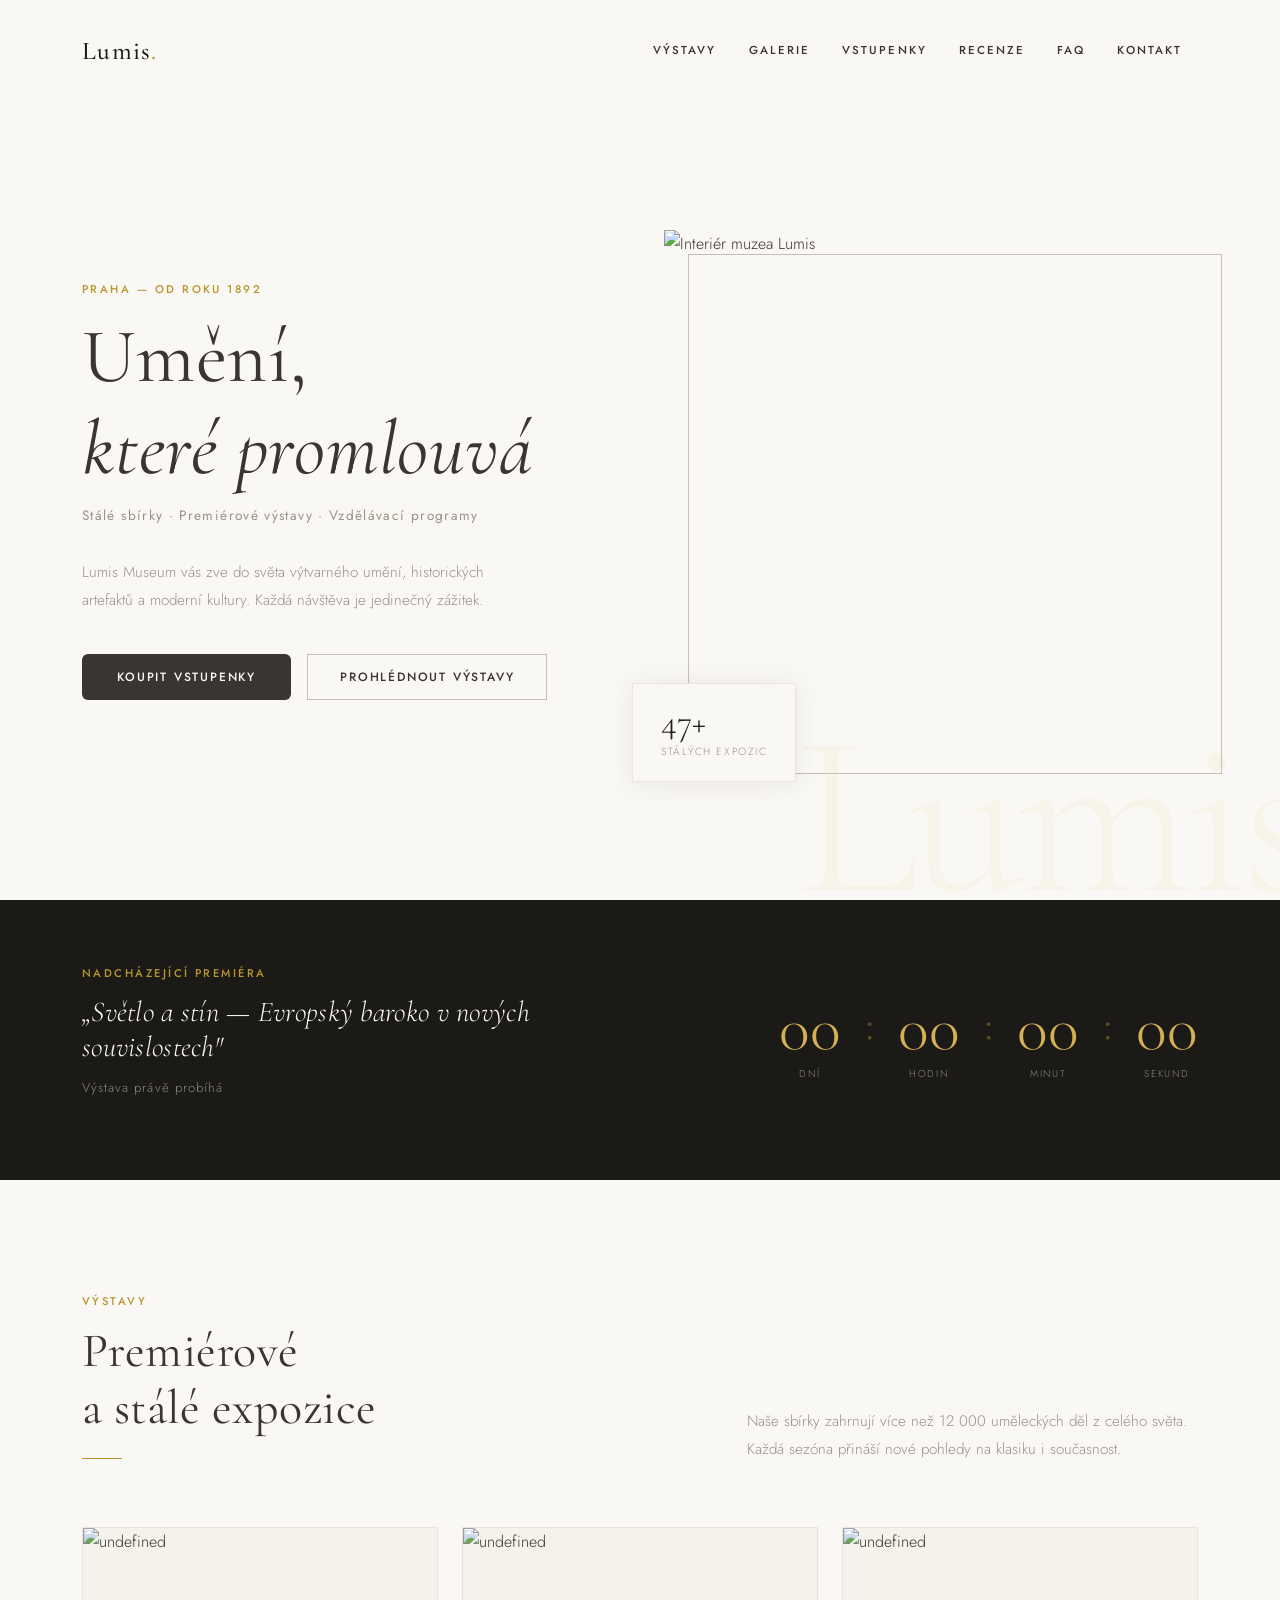
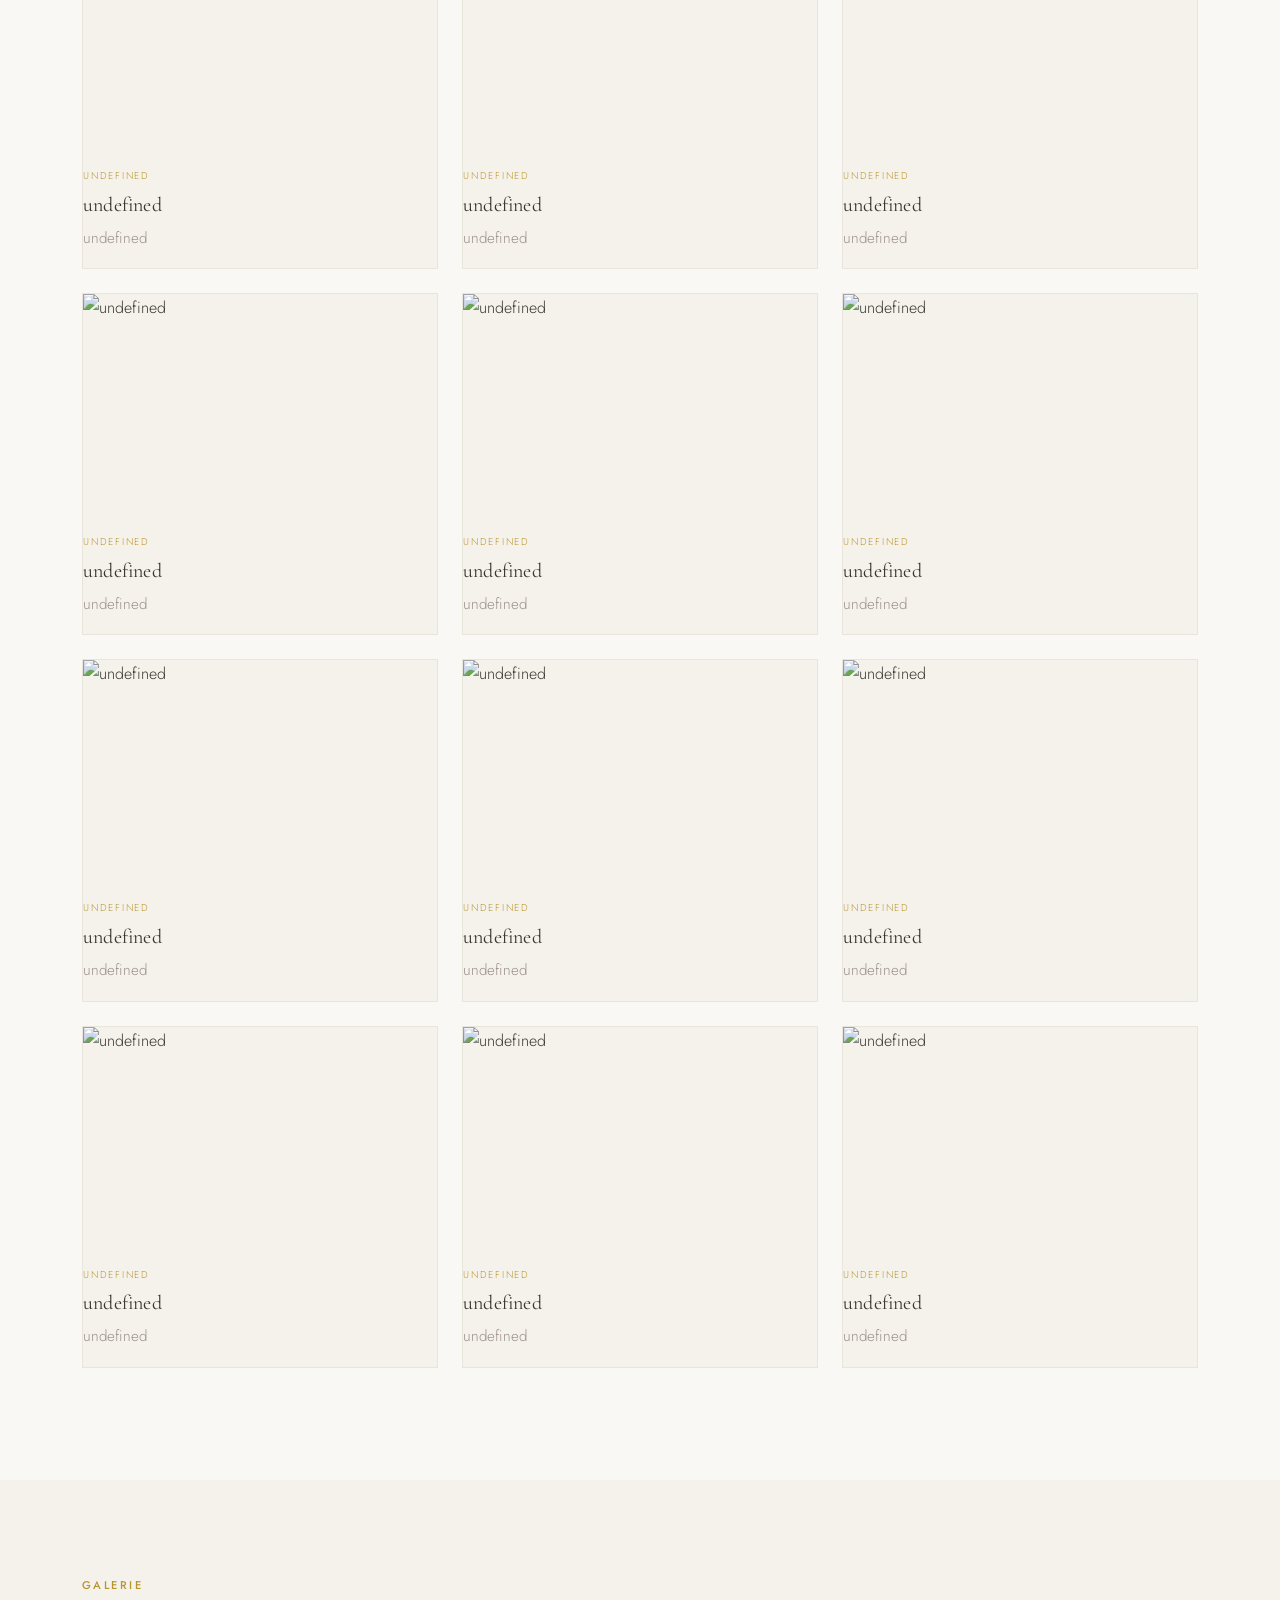
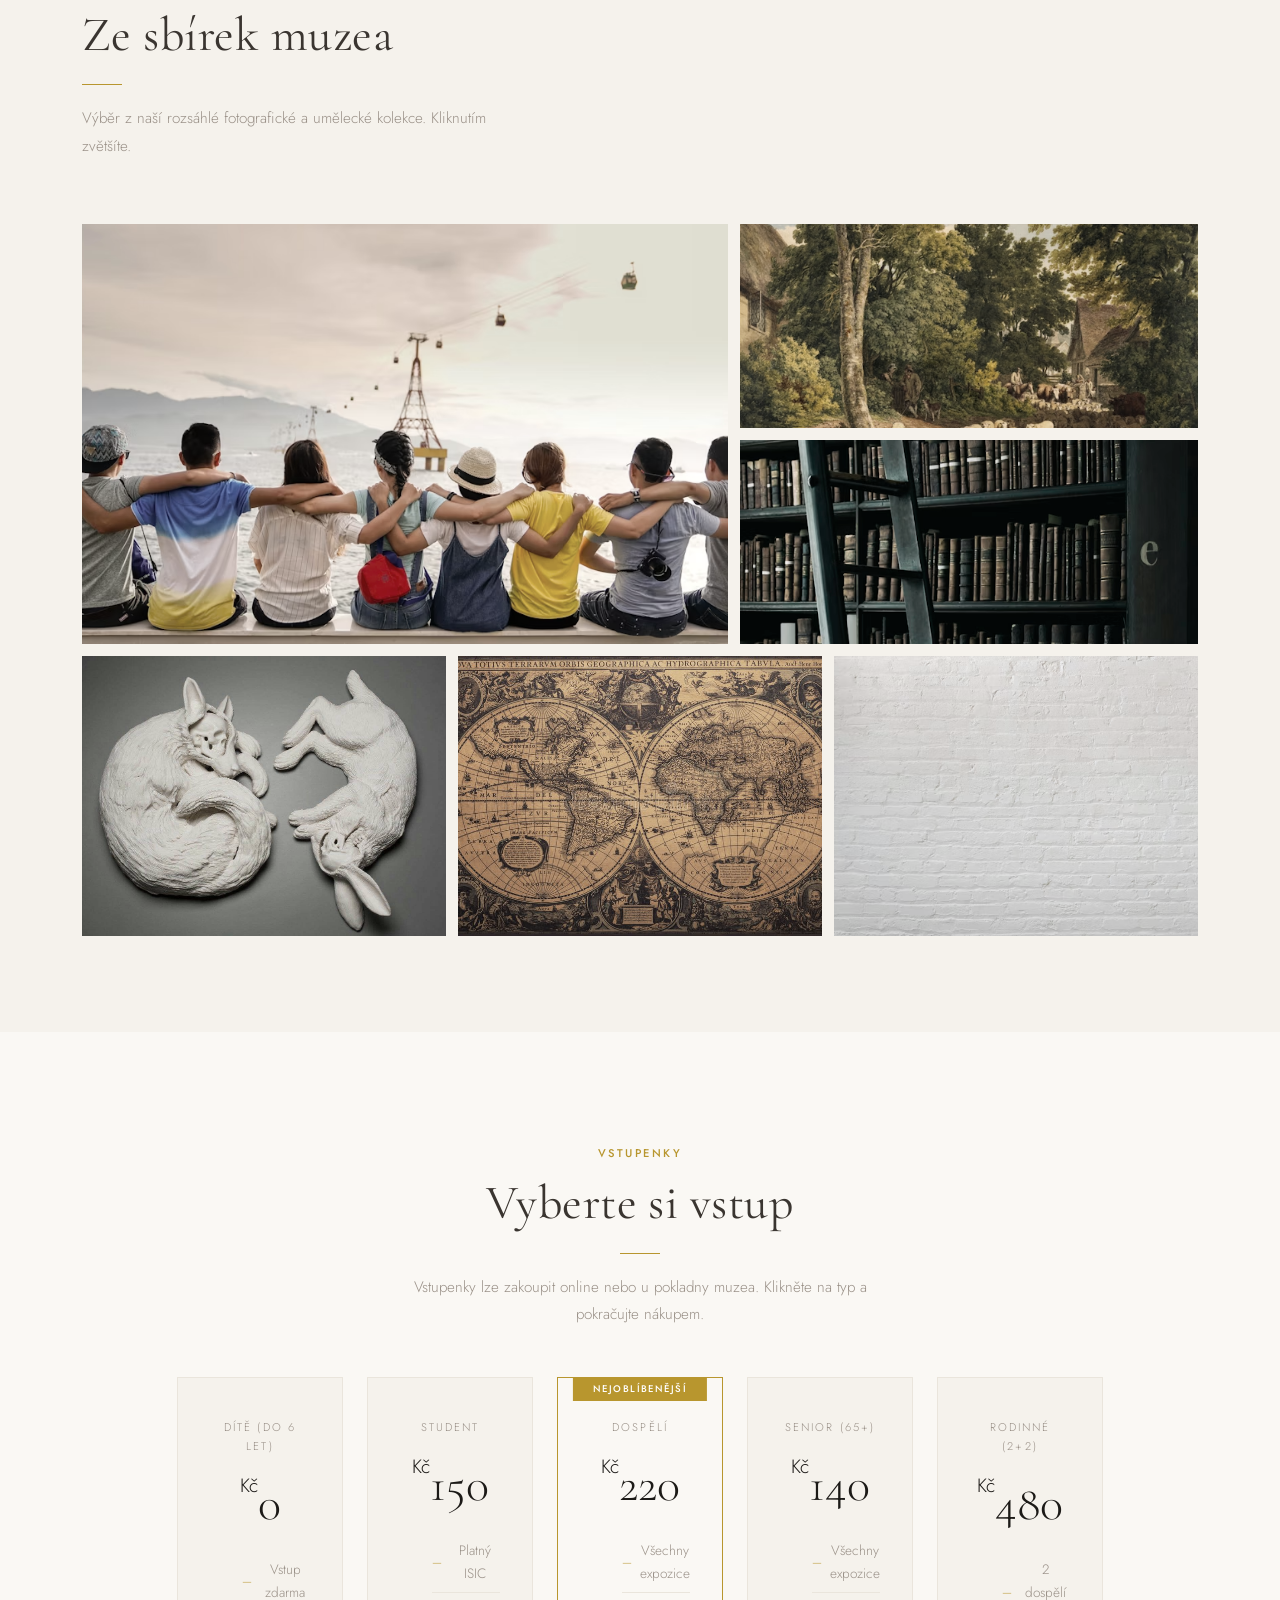
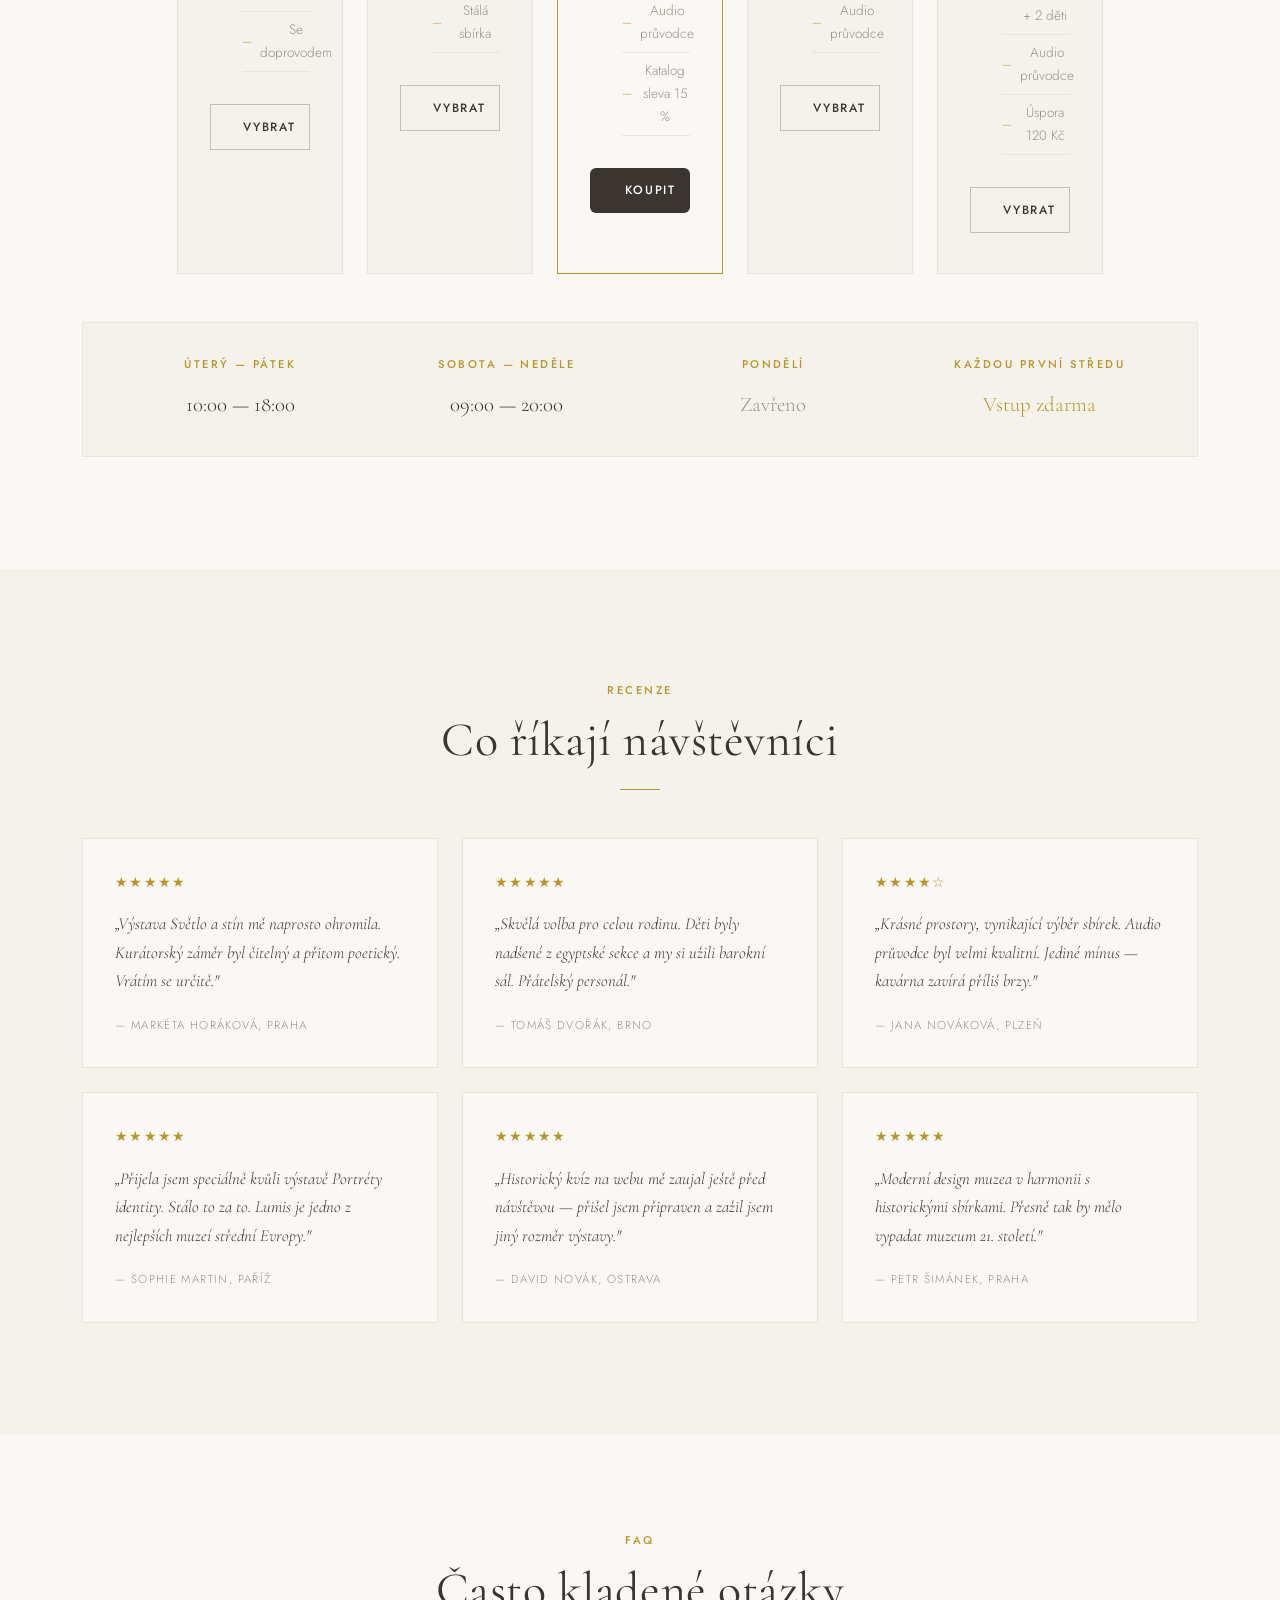
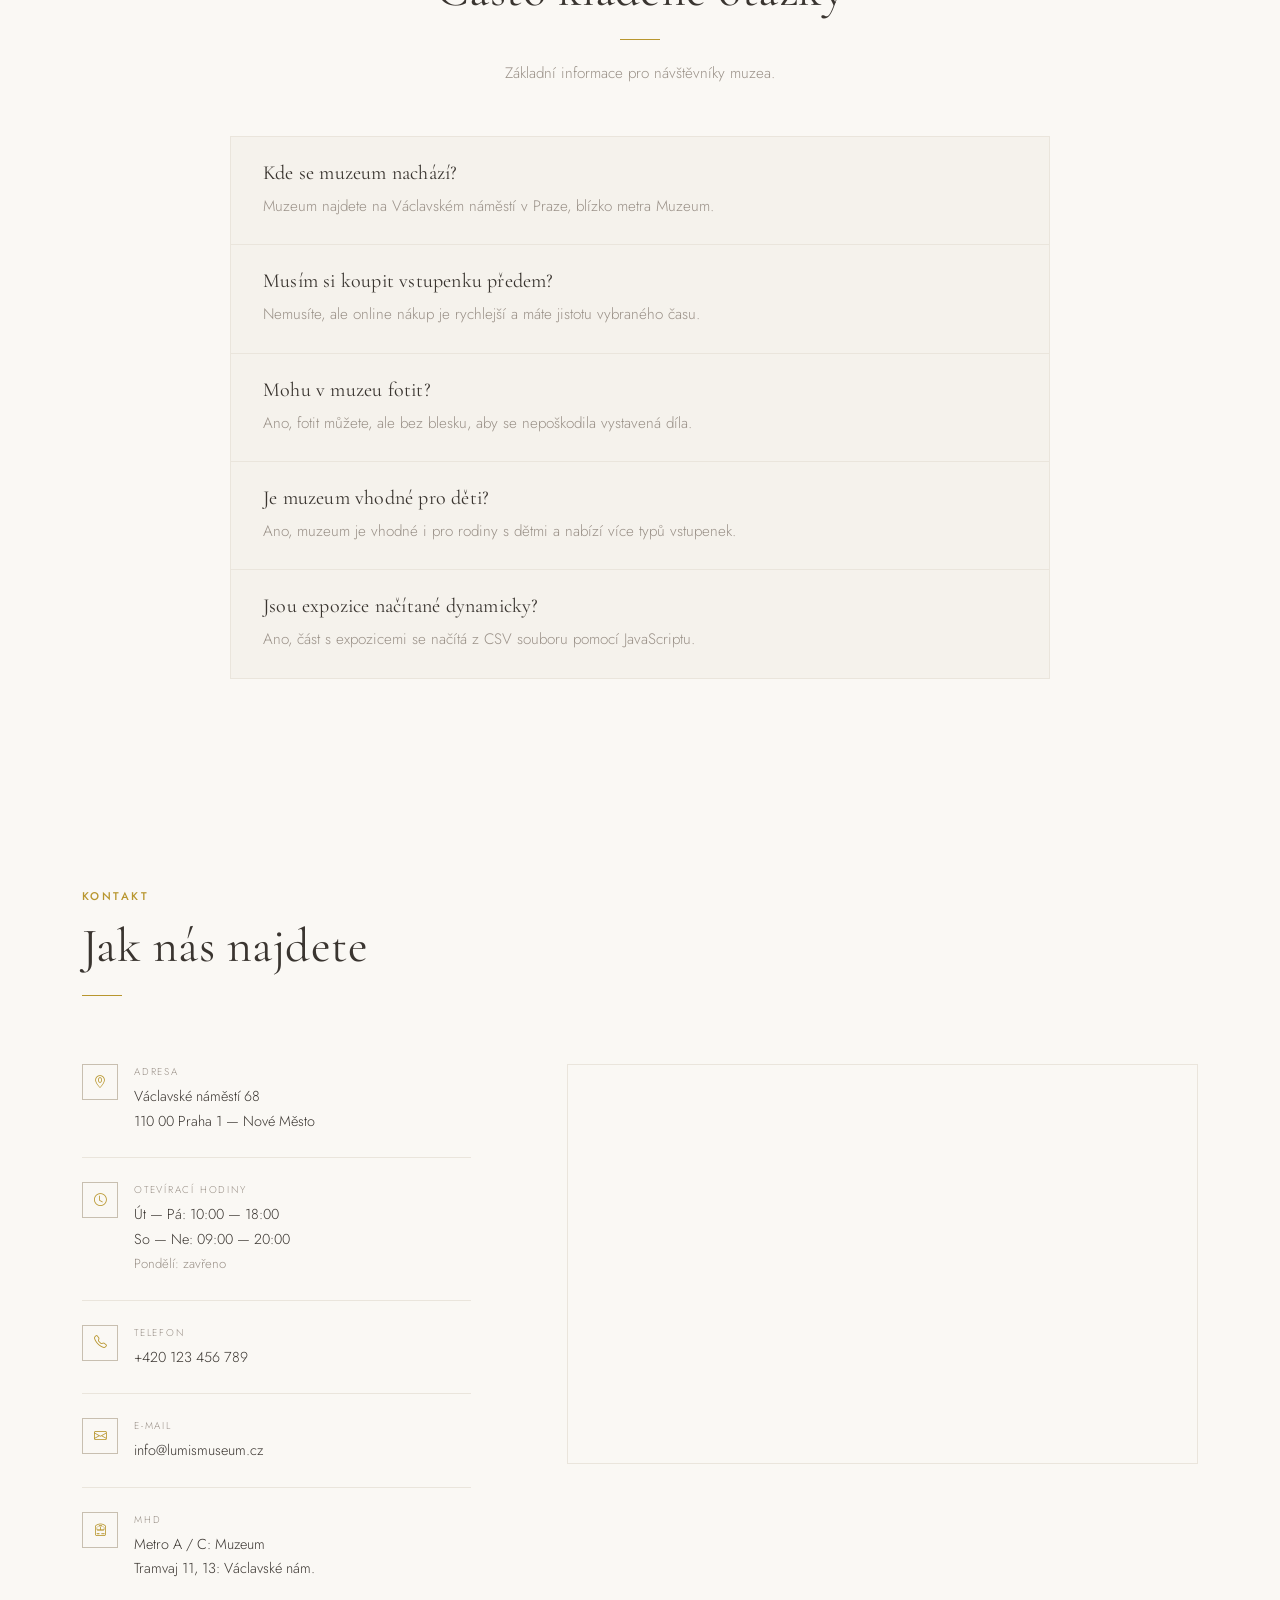
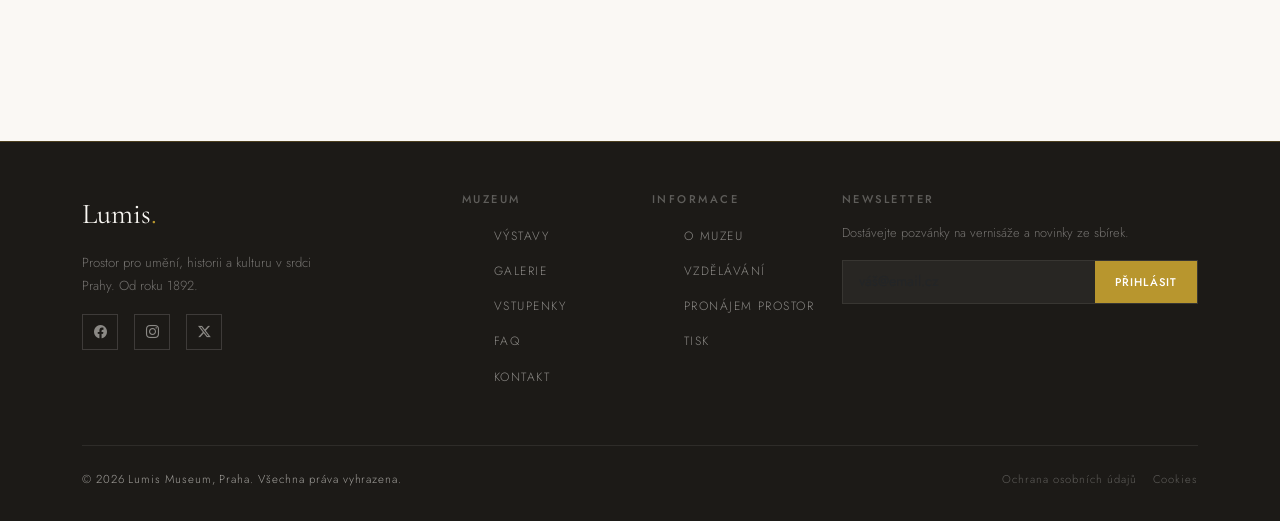
==== commit eb307779: "Update index.html" ====
--- a/index.html/index.html
+++ b/index.html/index.html
@@ -141,8 +141,10 @@
       </div>
     </div>
 
+
+    
     <!-- Sem se expozice nevypisuji rucne, ale nactou se z CSV souboru pres JavaScript. -->
-     
+     <!--ale musite zpustit to pres Live Serveru, protoze ja nevim jak jinak to muze fungovat, nevim vubec kdy my to probirali, ale dobre-->
     <div id="expozice-list" class="row g-4">
       <div class="col-12">
         <p class="text-muted-dark">Načítám expozice...</p>
@@ -164,7 +166,7 @@
     </div>
     <div class="gallery-grid fade-in">
       <div class="gallery-item g1">
-        <img src="obrazky/sbirka1.avif" alt="Muzejní sál" loading="lazy" />
+        <img src="../obrazky/sbirka1.avif" alt="Muzejní sál" loading="lazy" />
       </div>
       <div class="gallery-item g2">
         <img src="../obrazky/sbirka2.avif" alt="Kresba tužkou" loading="lazy" />
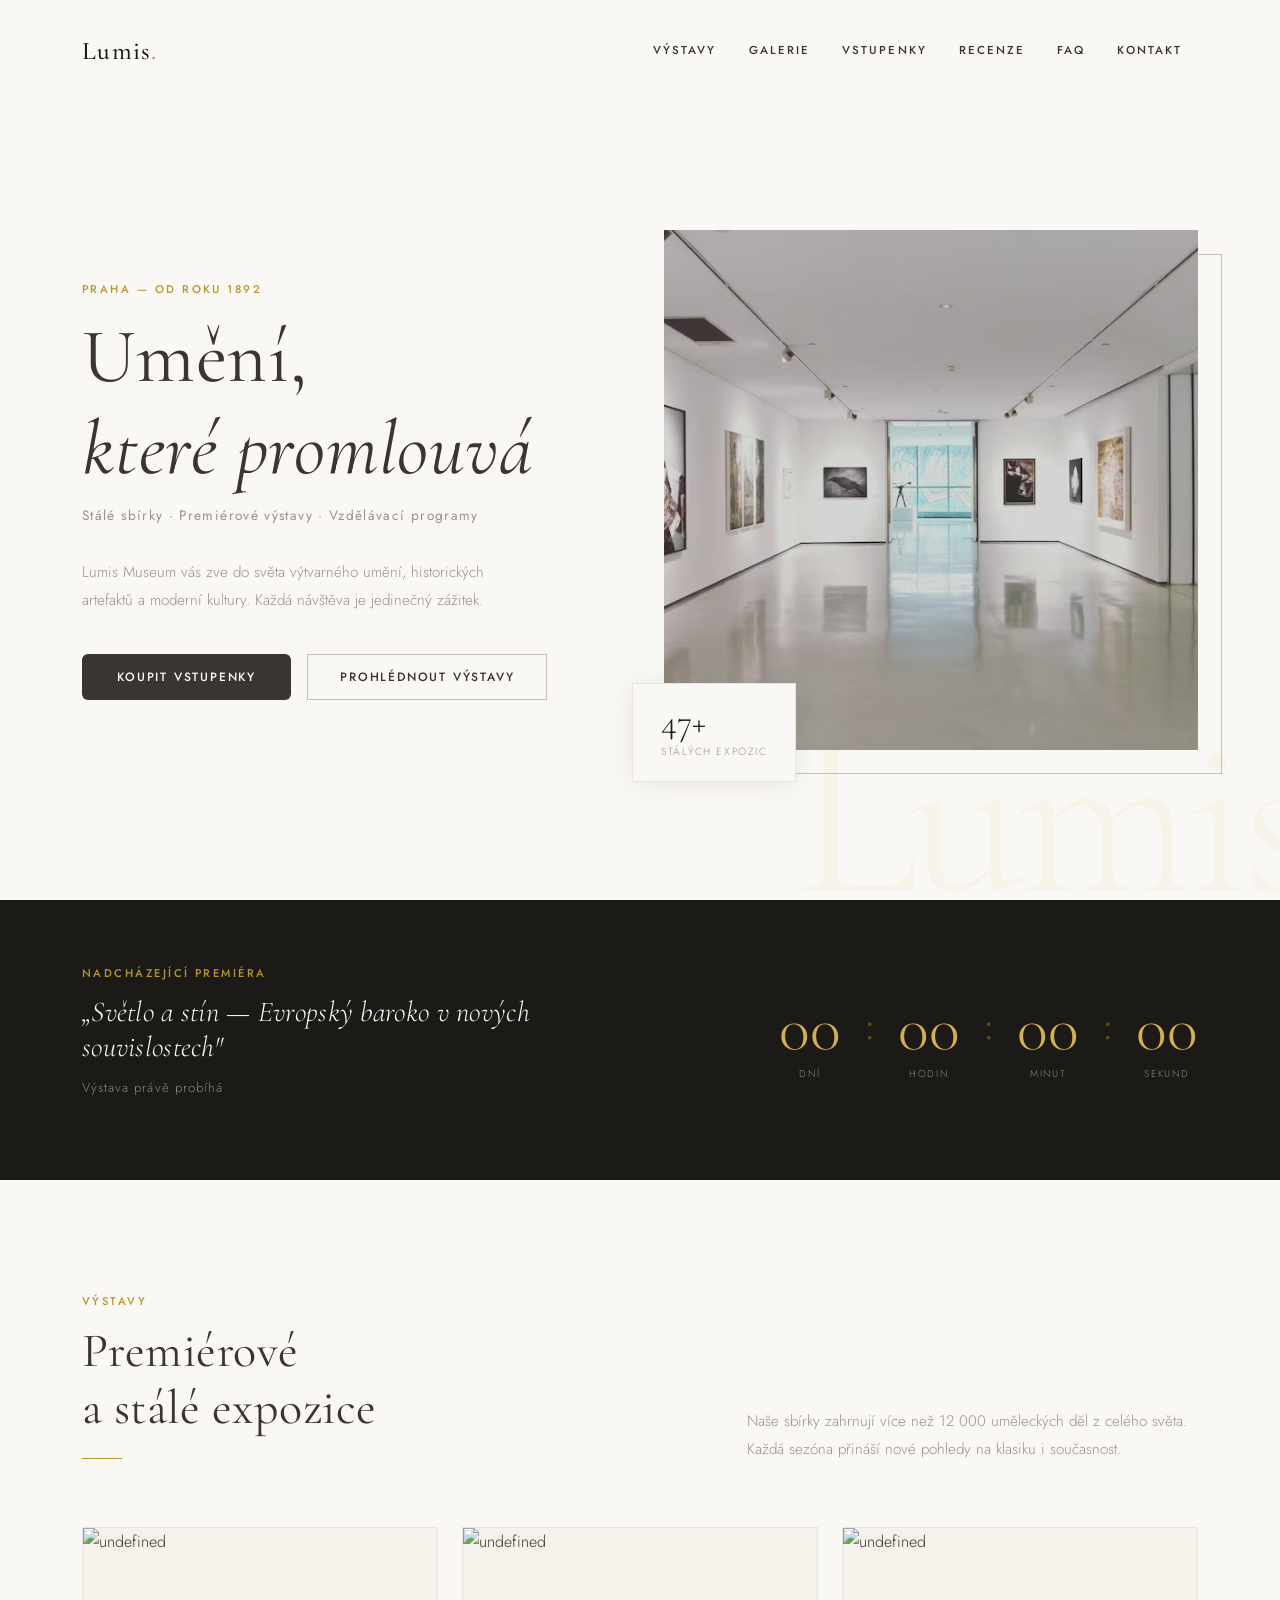
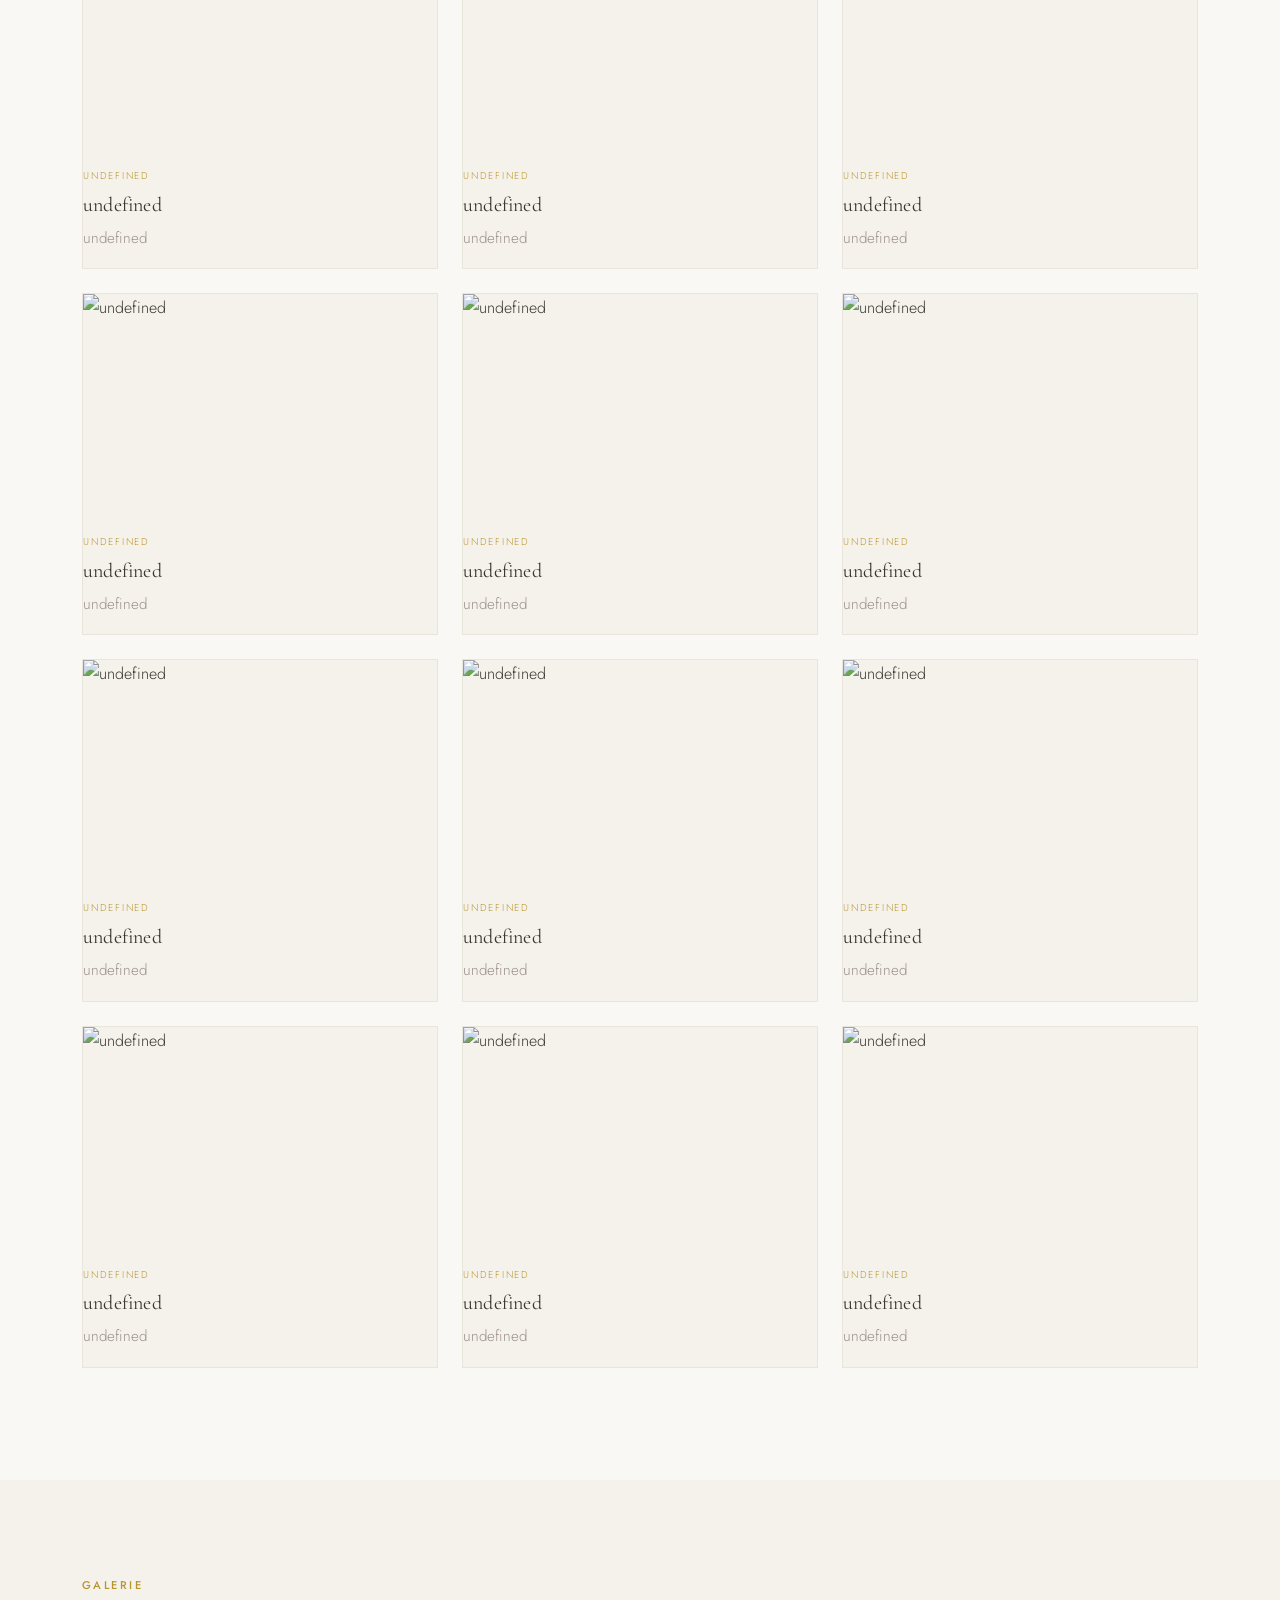
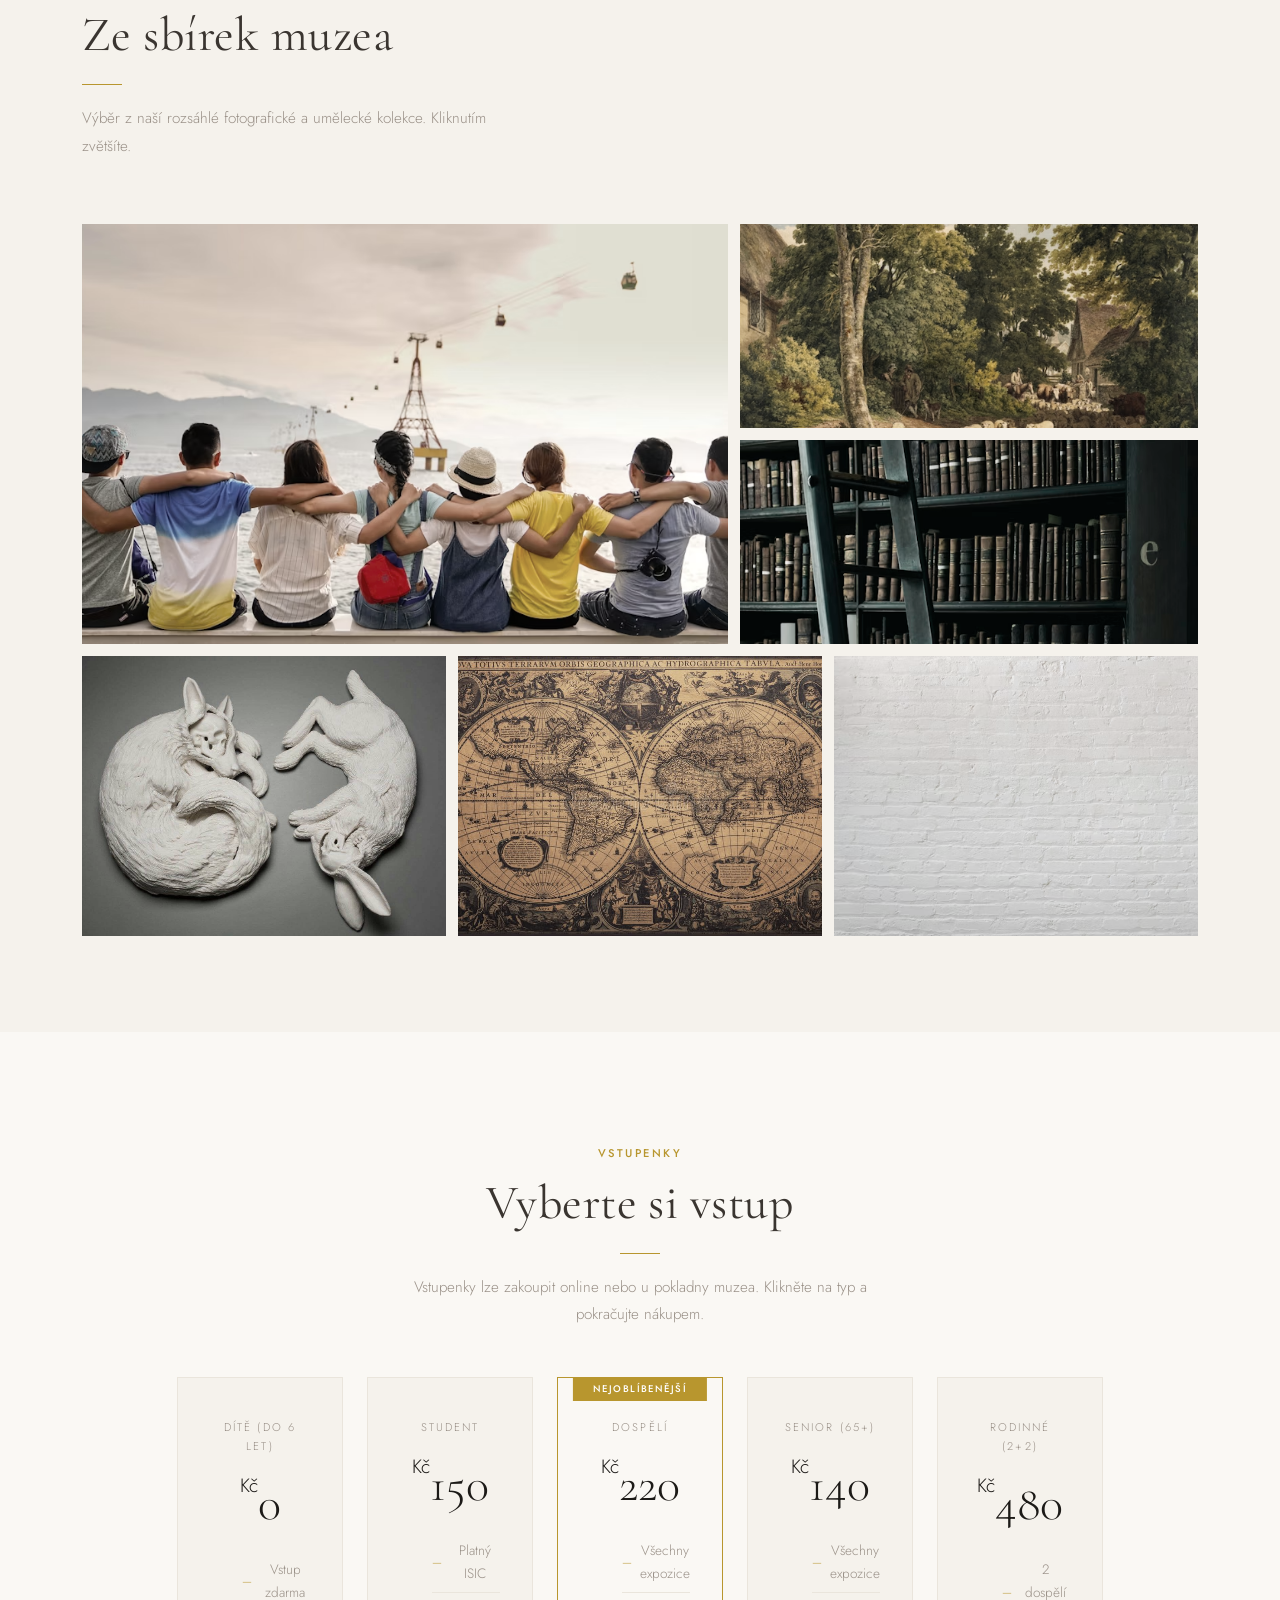
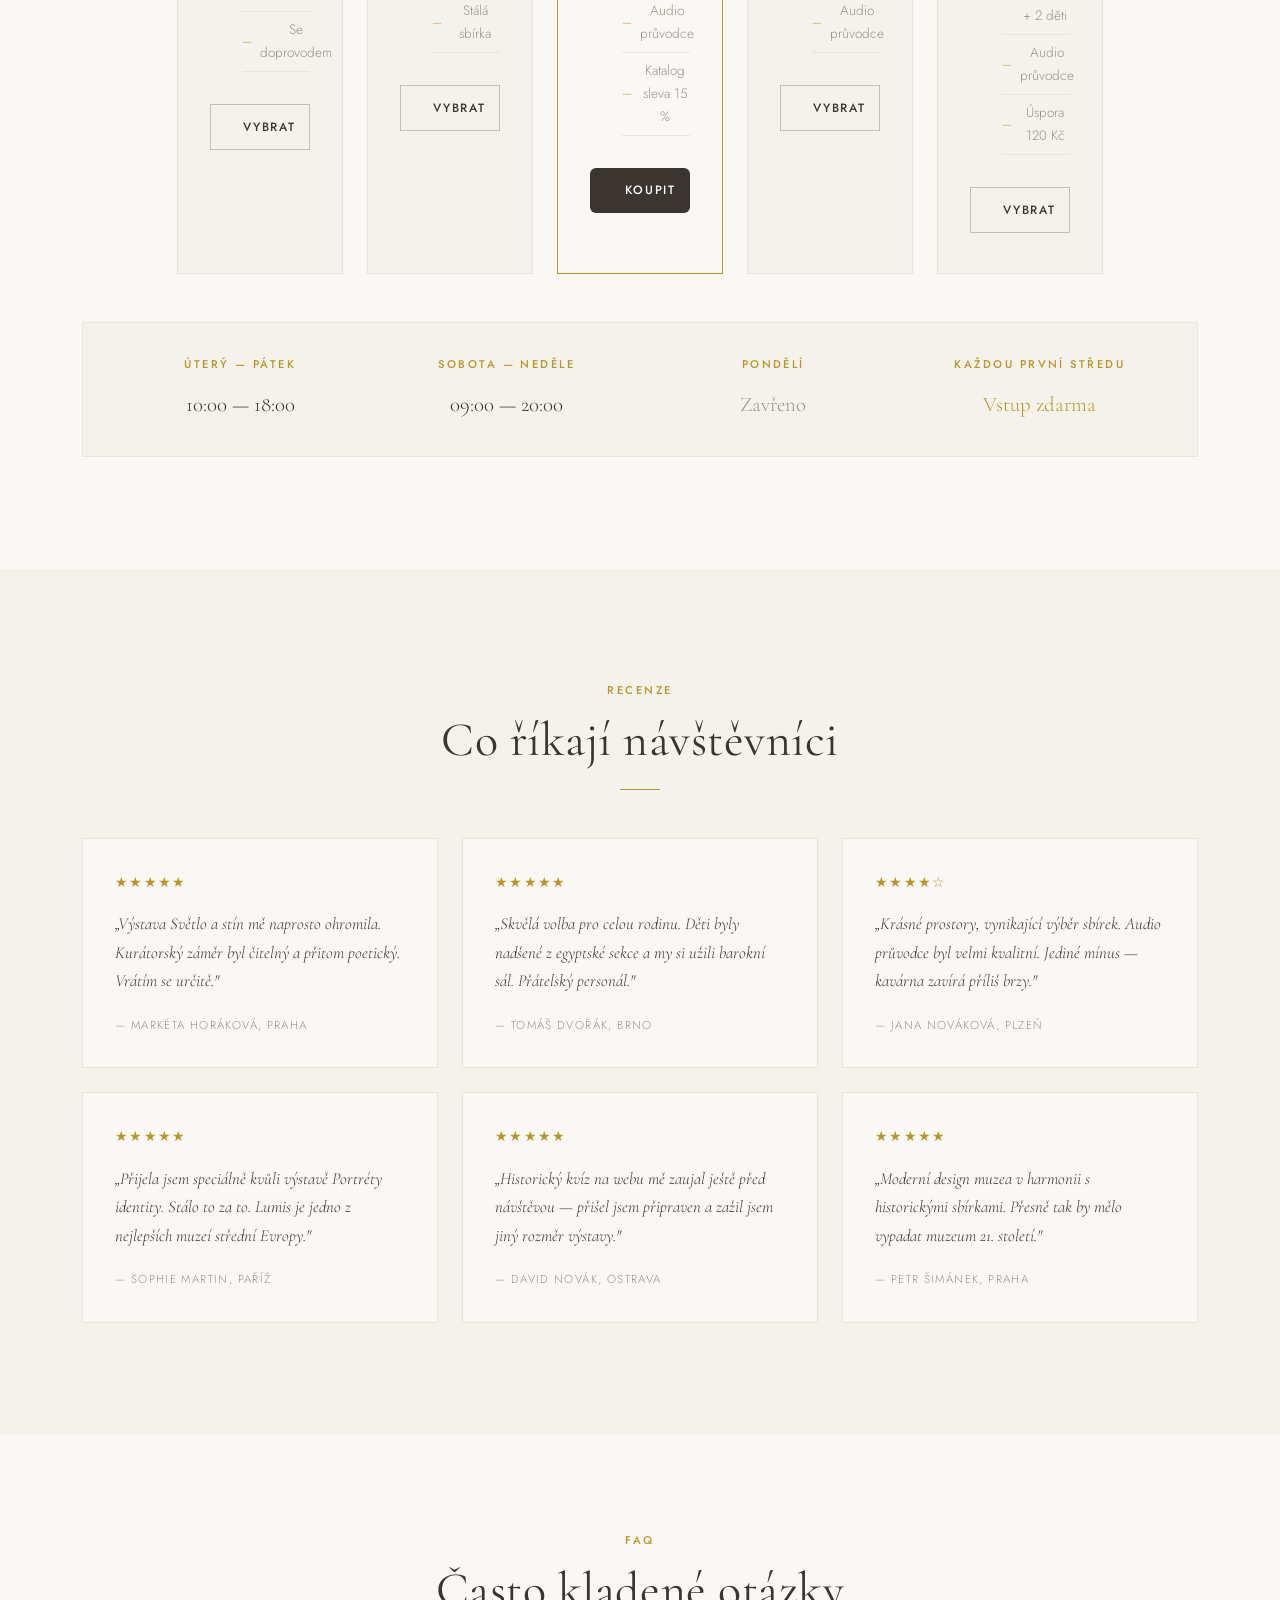
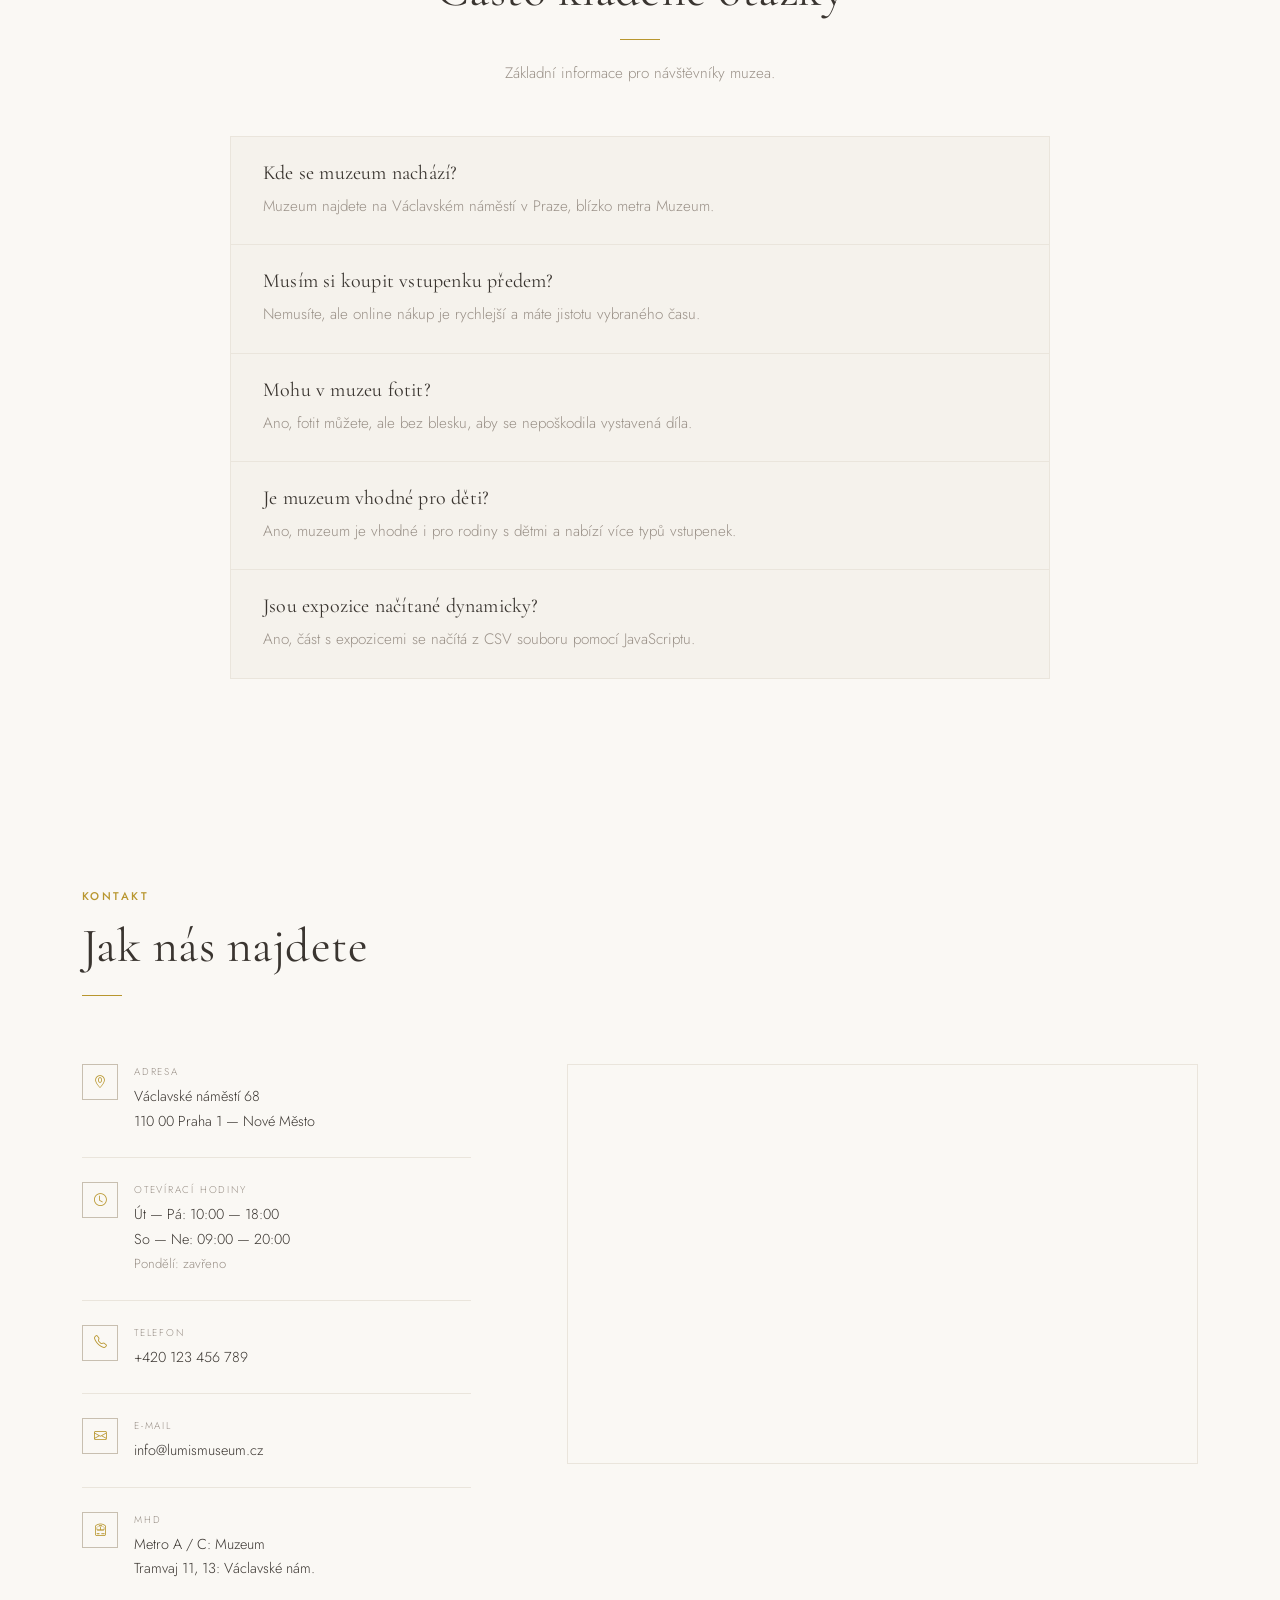
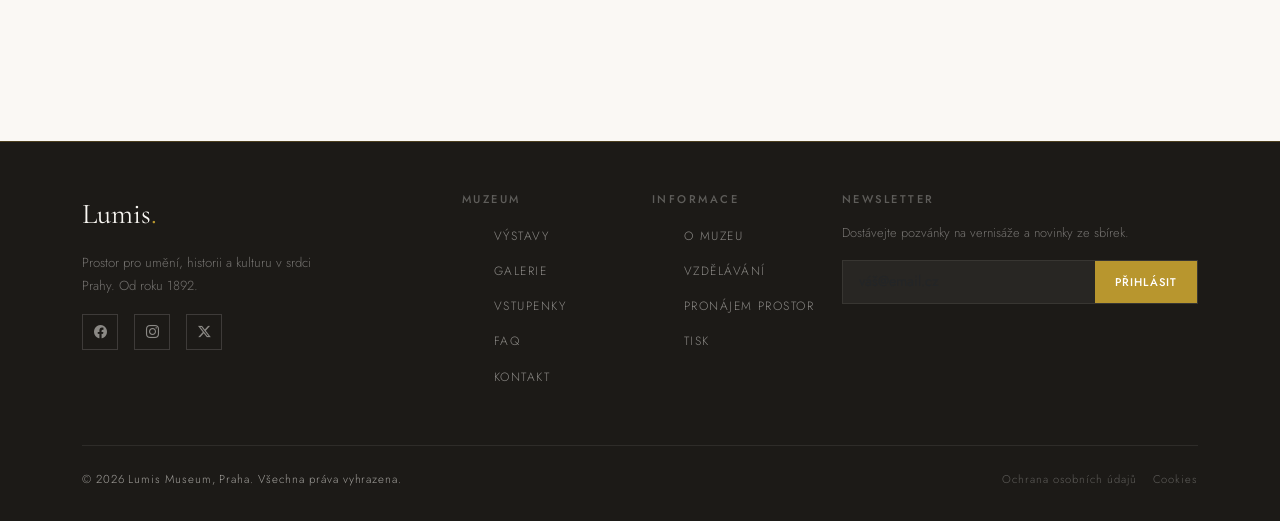
==== commit 6824cd2d: "Update index.html" ====
--- a/index.html/index.html
+++ b/index.html/index.html
@@ -73,7 +73,7 @@
       <div class="col-lg-6">
         <div class="hero-image-wrapper fade-in">
           <img
-            src="obrazky/interier-muzea.avif"
+            src="../obrazky/interier-muzea.avif"
             alt="Interiér muzea Lumis"
             loading="eager"
           />
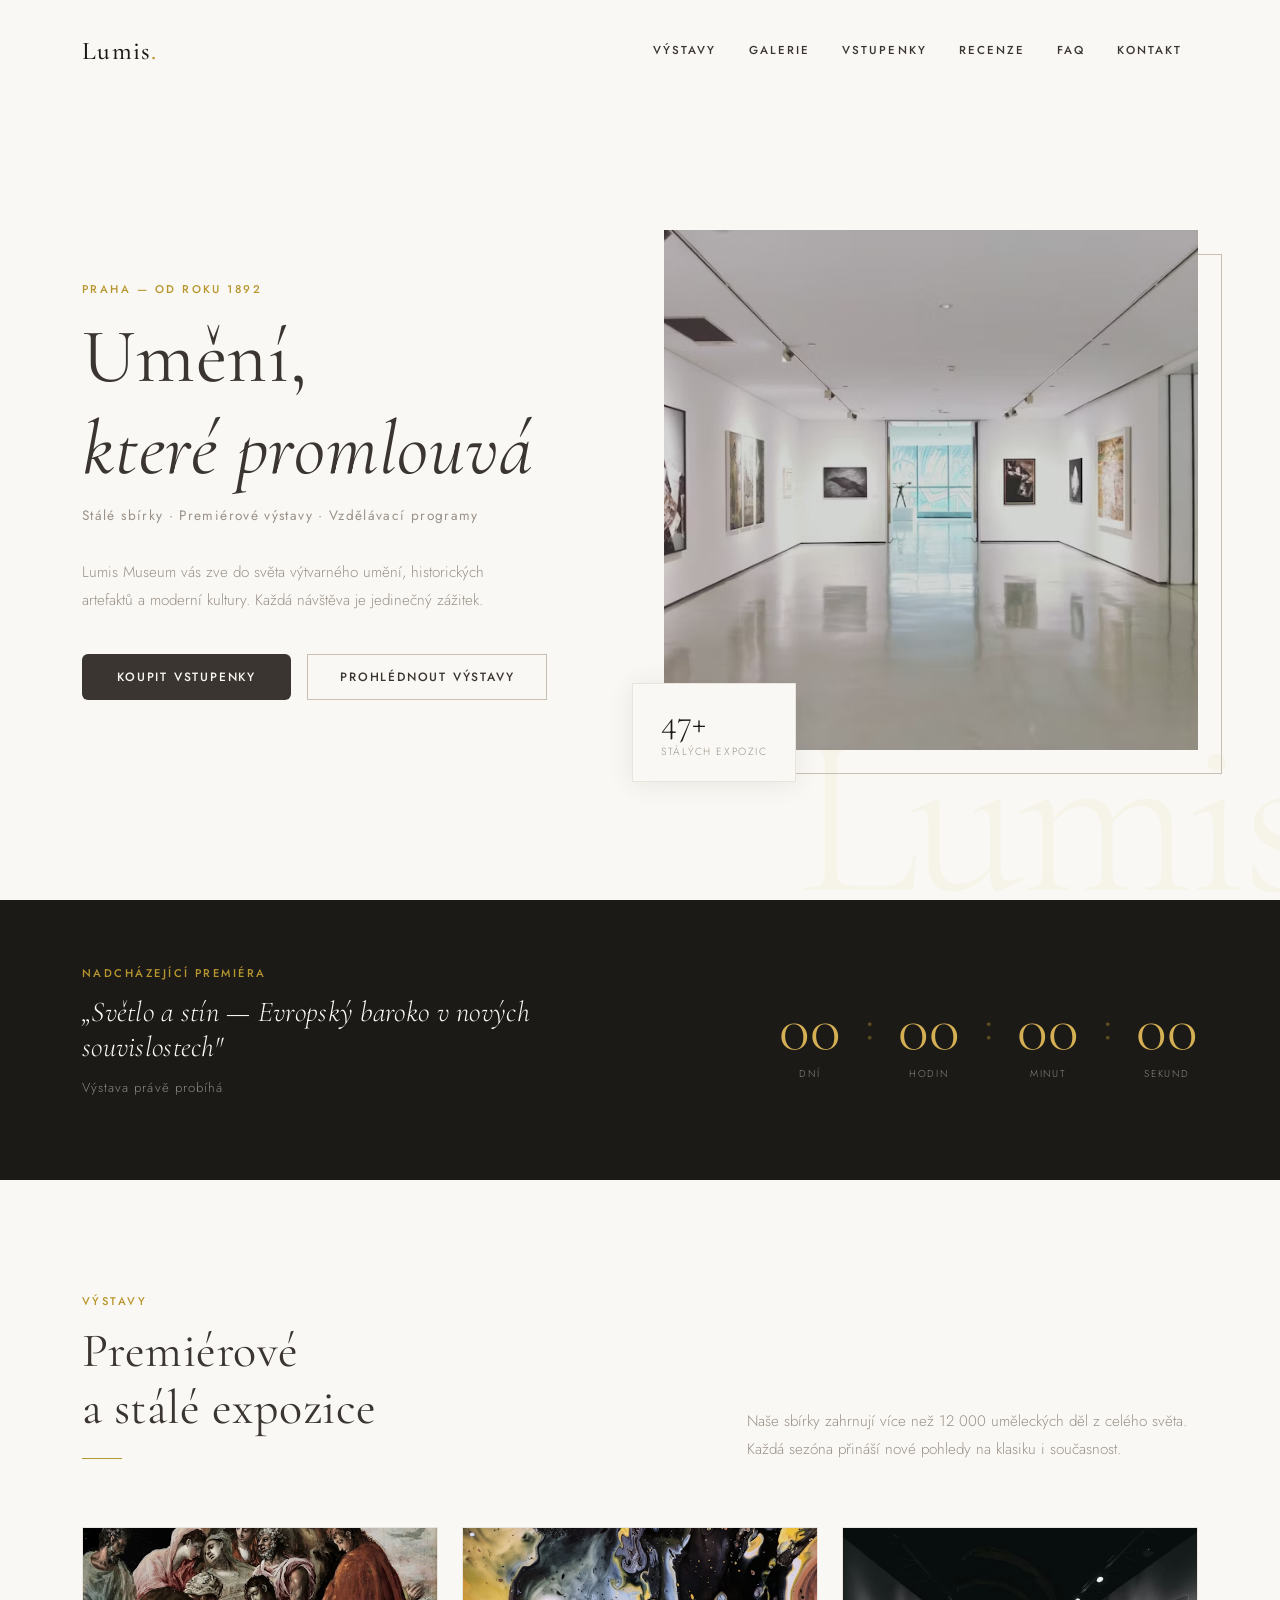
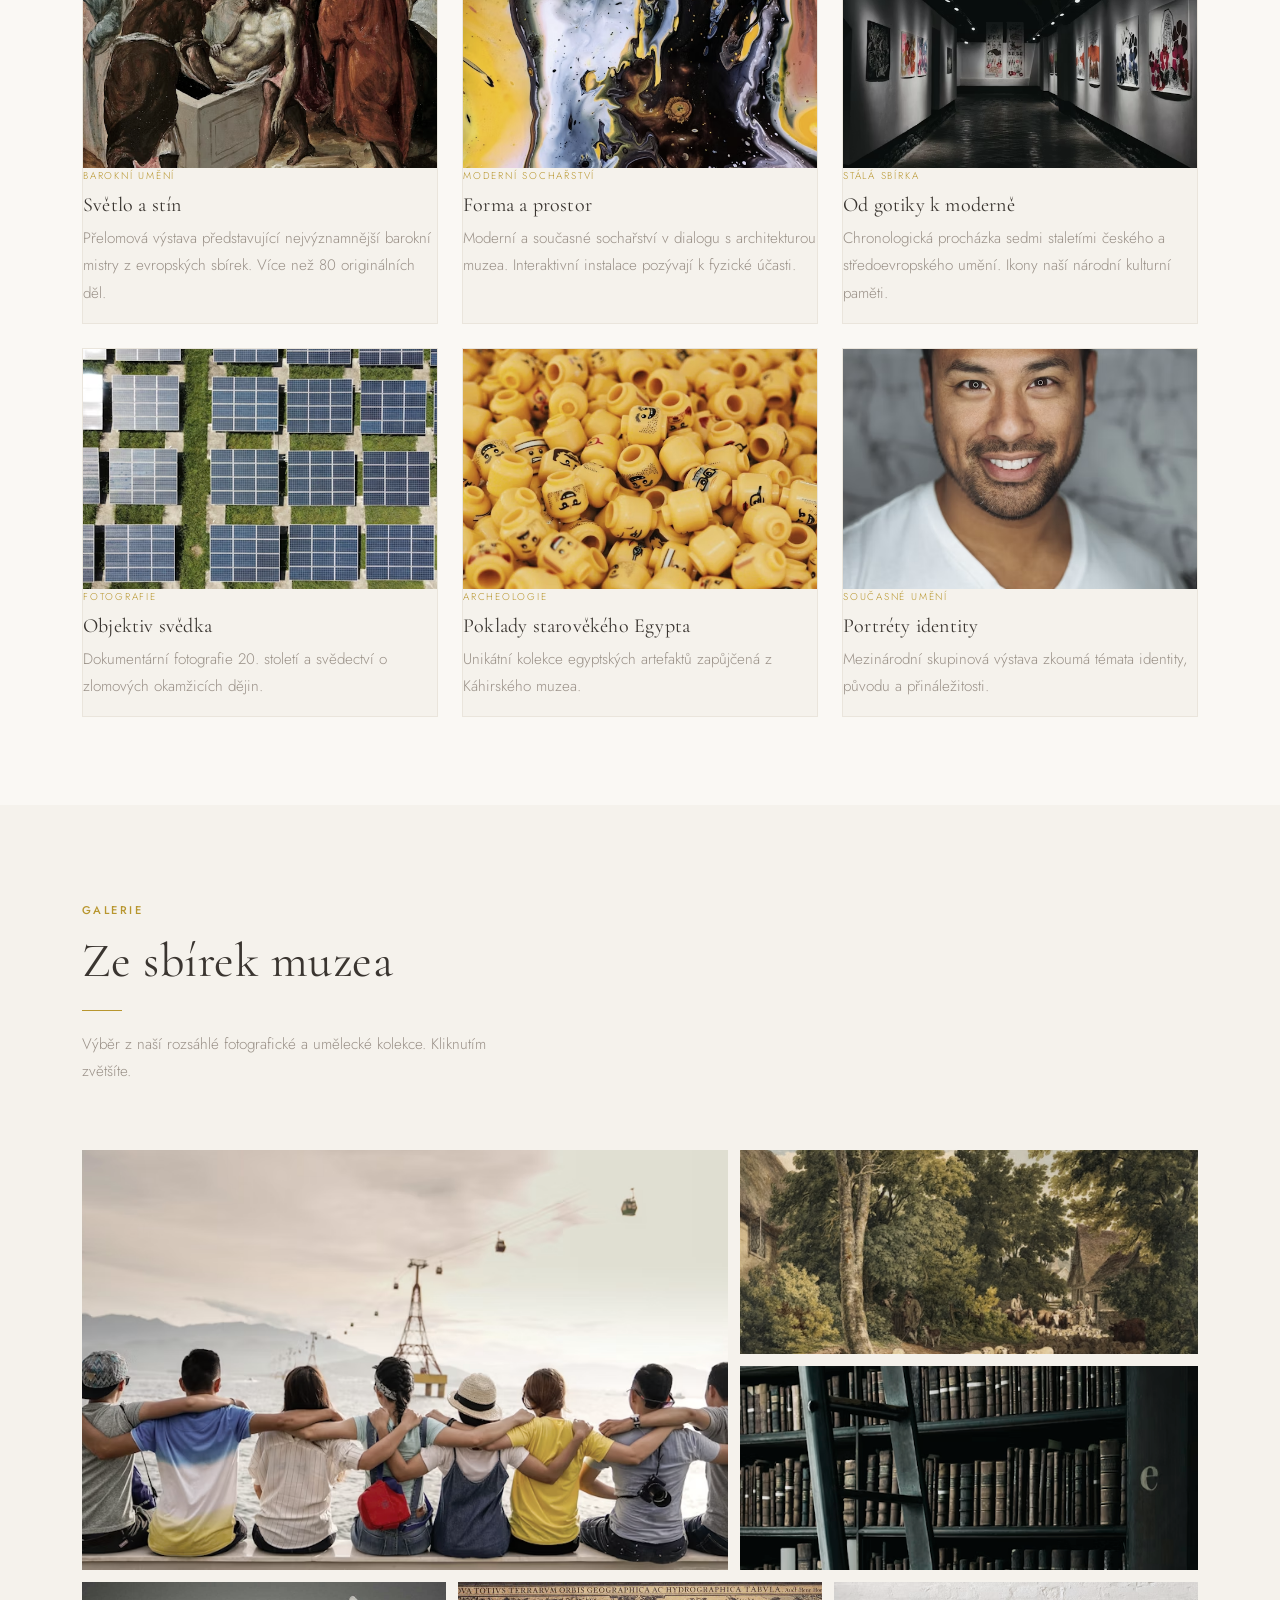
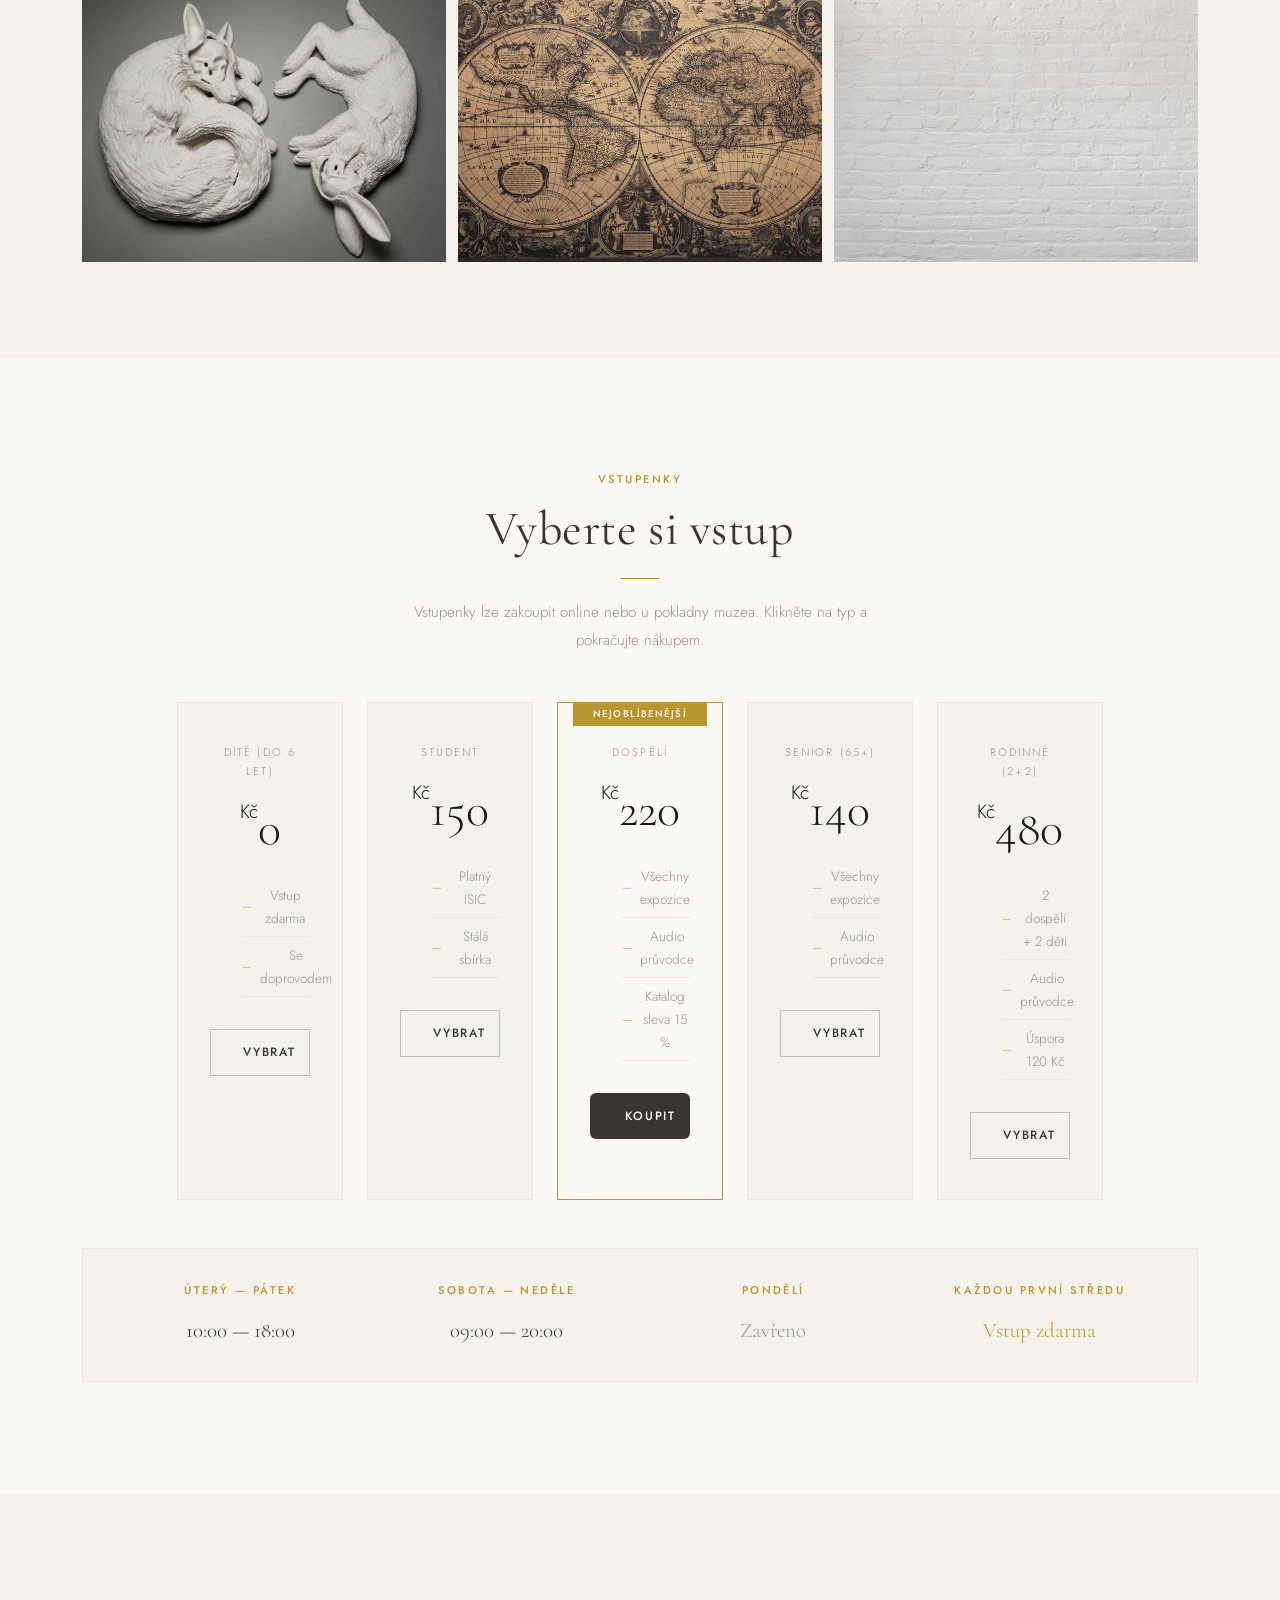
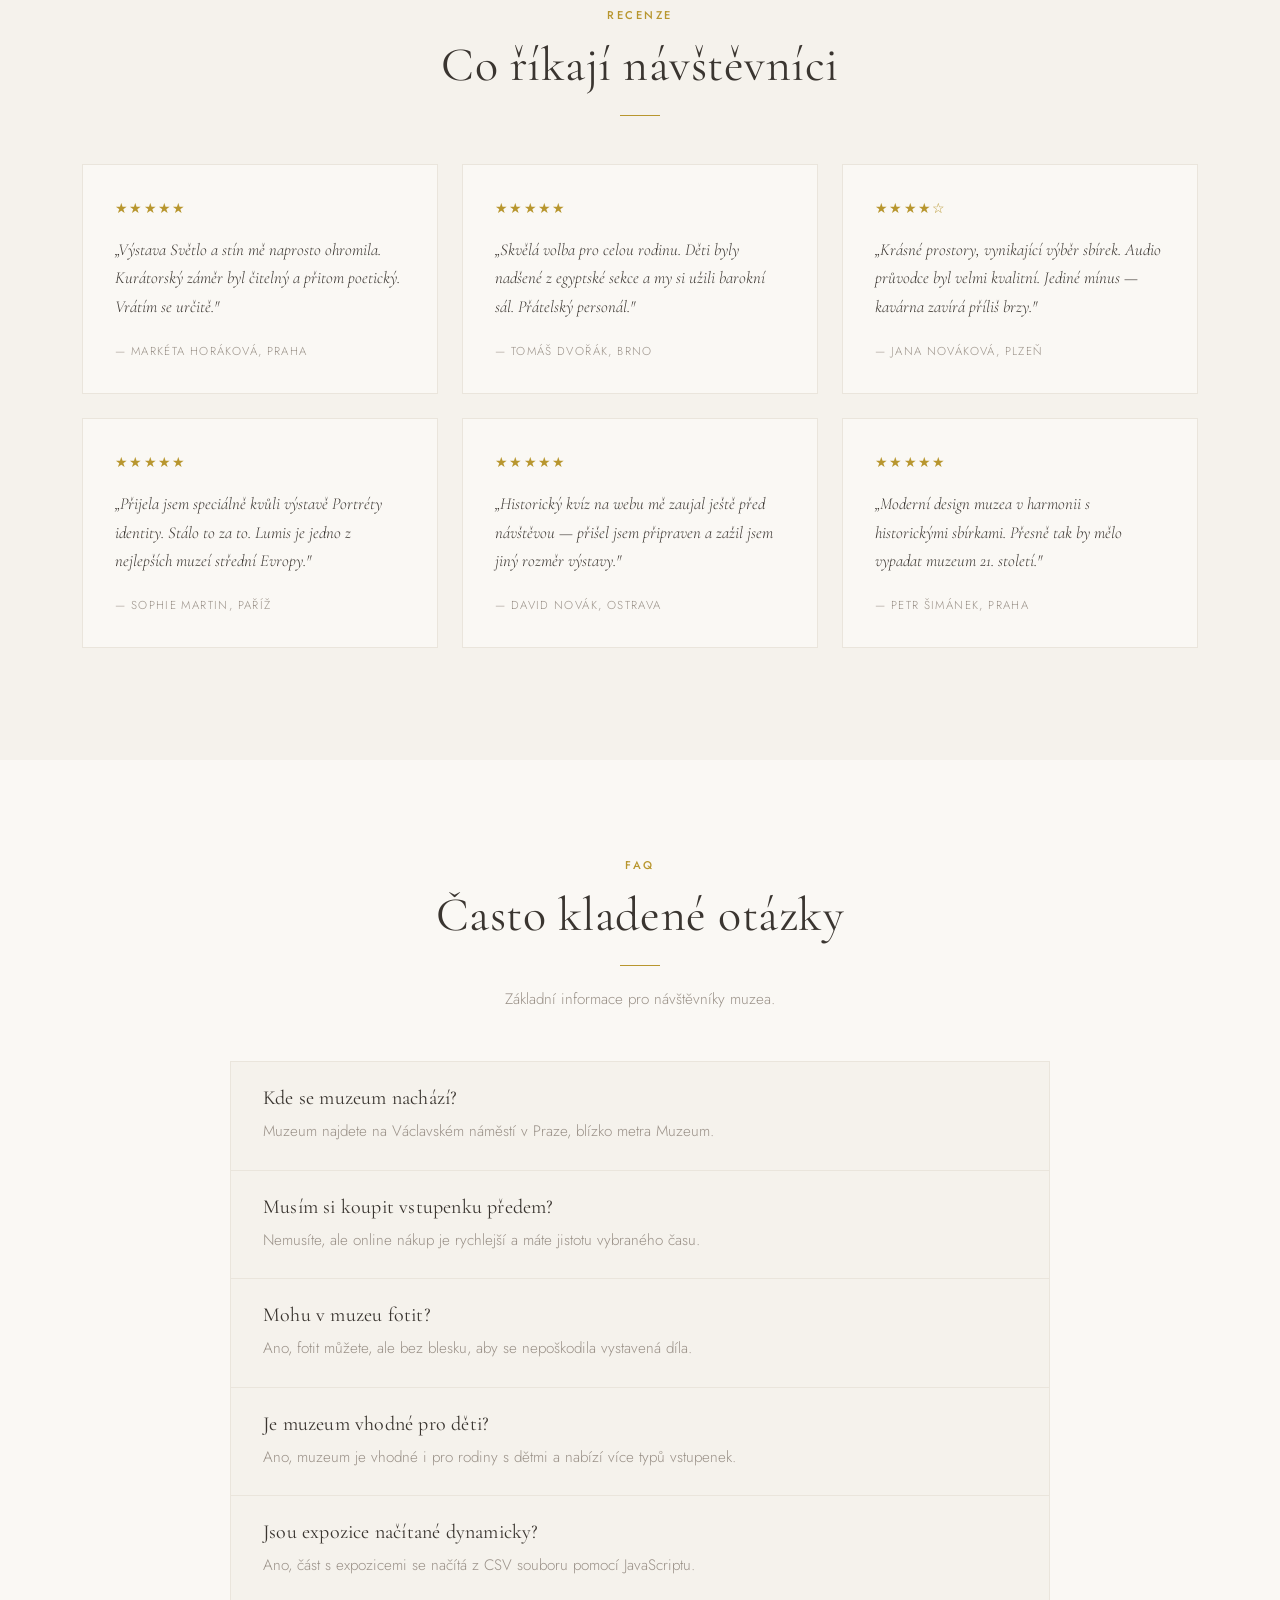
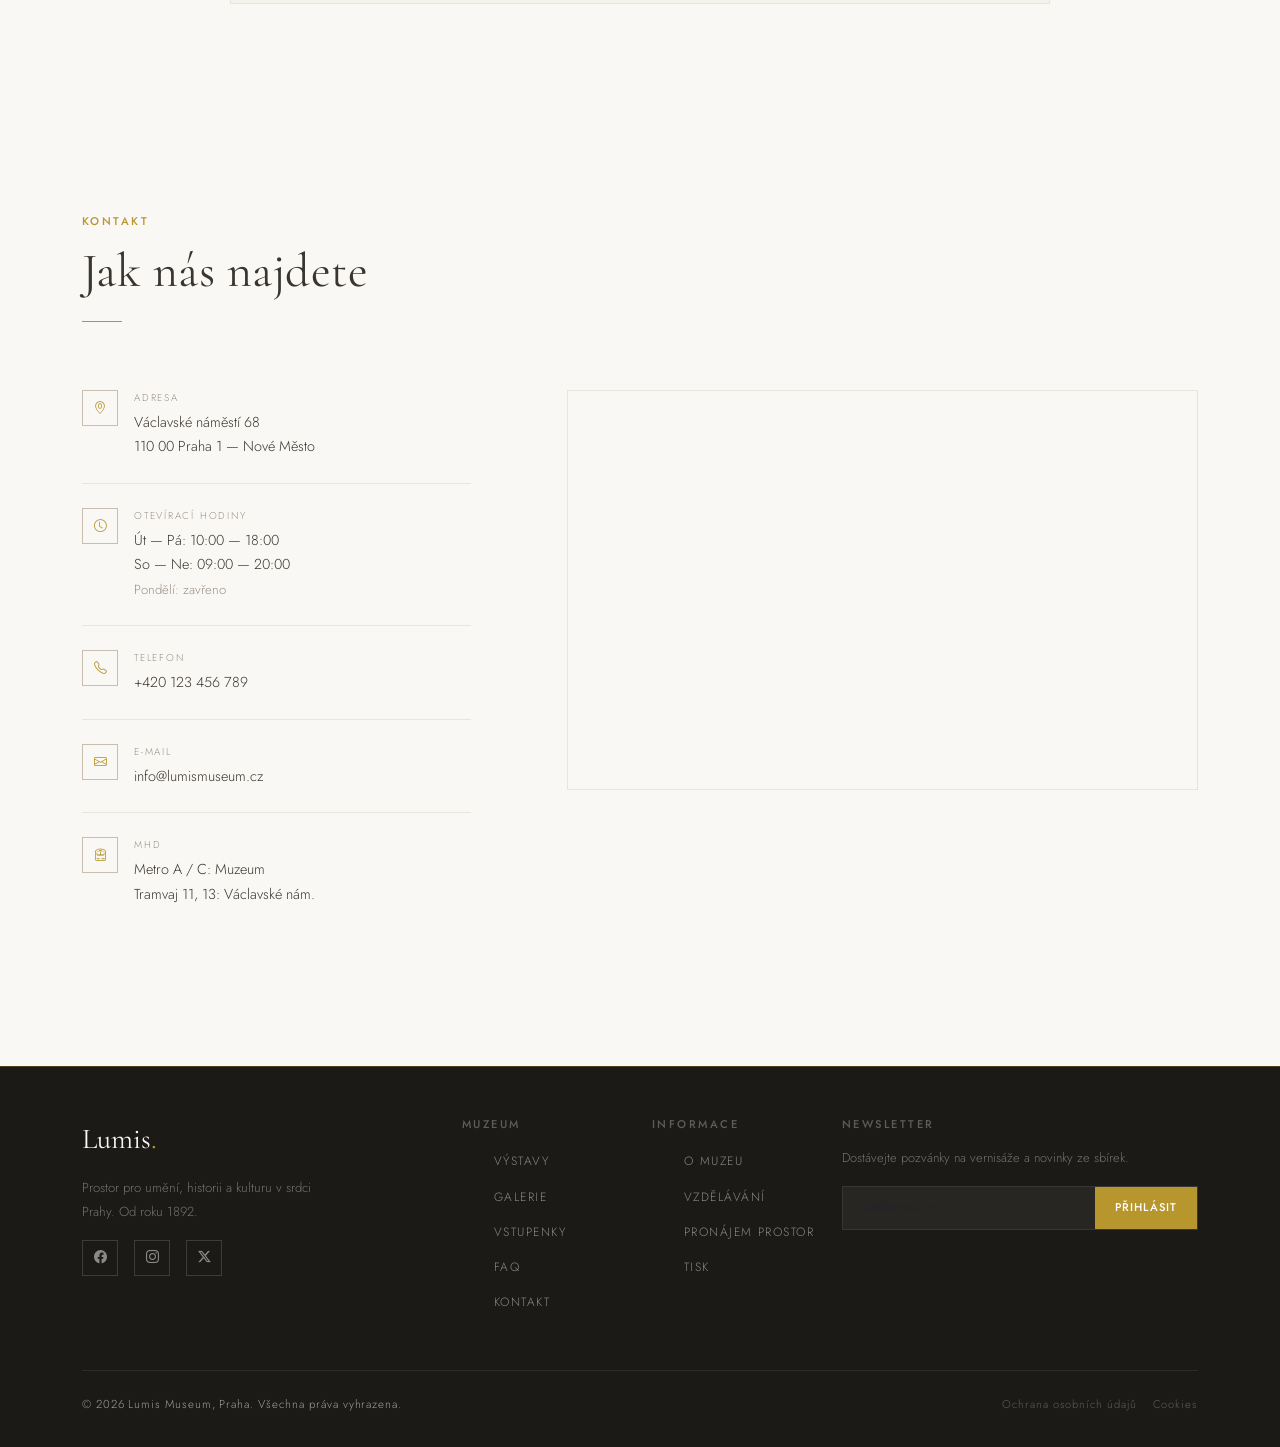
==== commit 847cd588: "Update index.html" ====
--- a/index.html/index.html
+++ b/index.html/index.html
@@ -150,6 +150,7 @@
         <p class="text-muted-dark">Načítám expozice...</p>
       </div>
     </div>
+    <div id="expozice-list" class="row g-4">
   </div>
 </section>
 
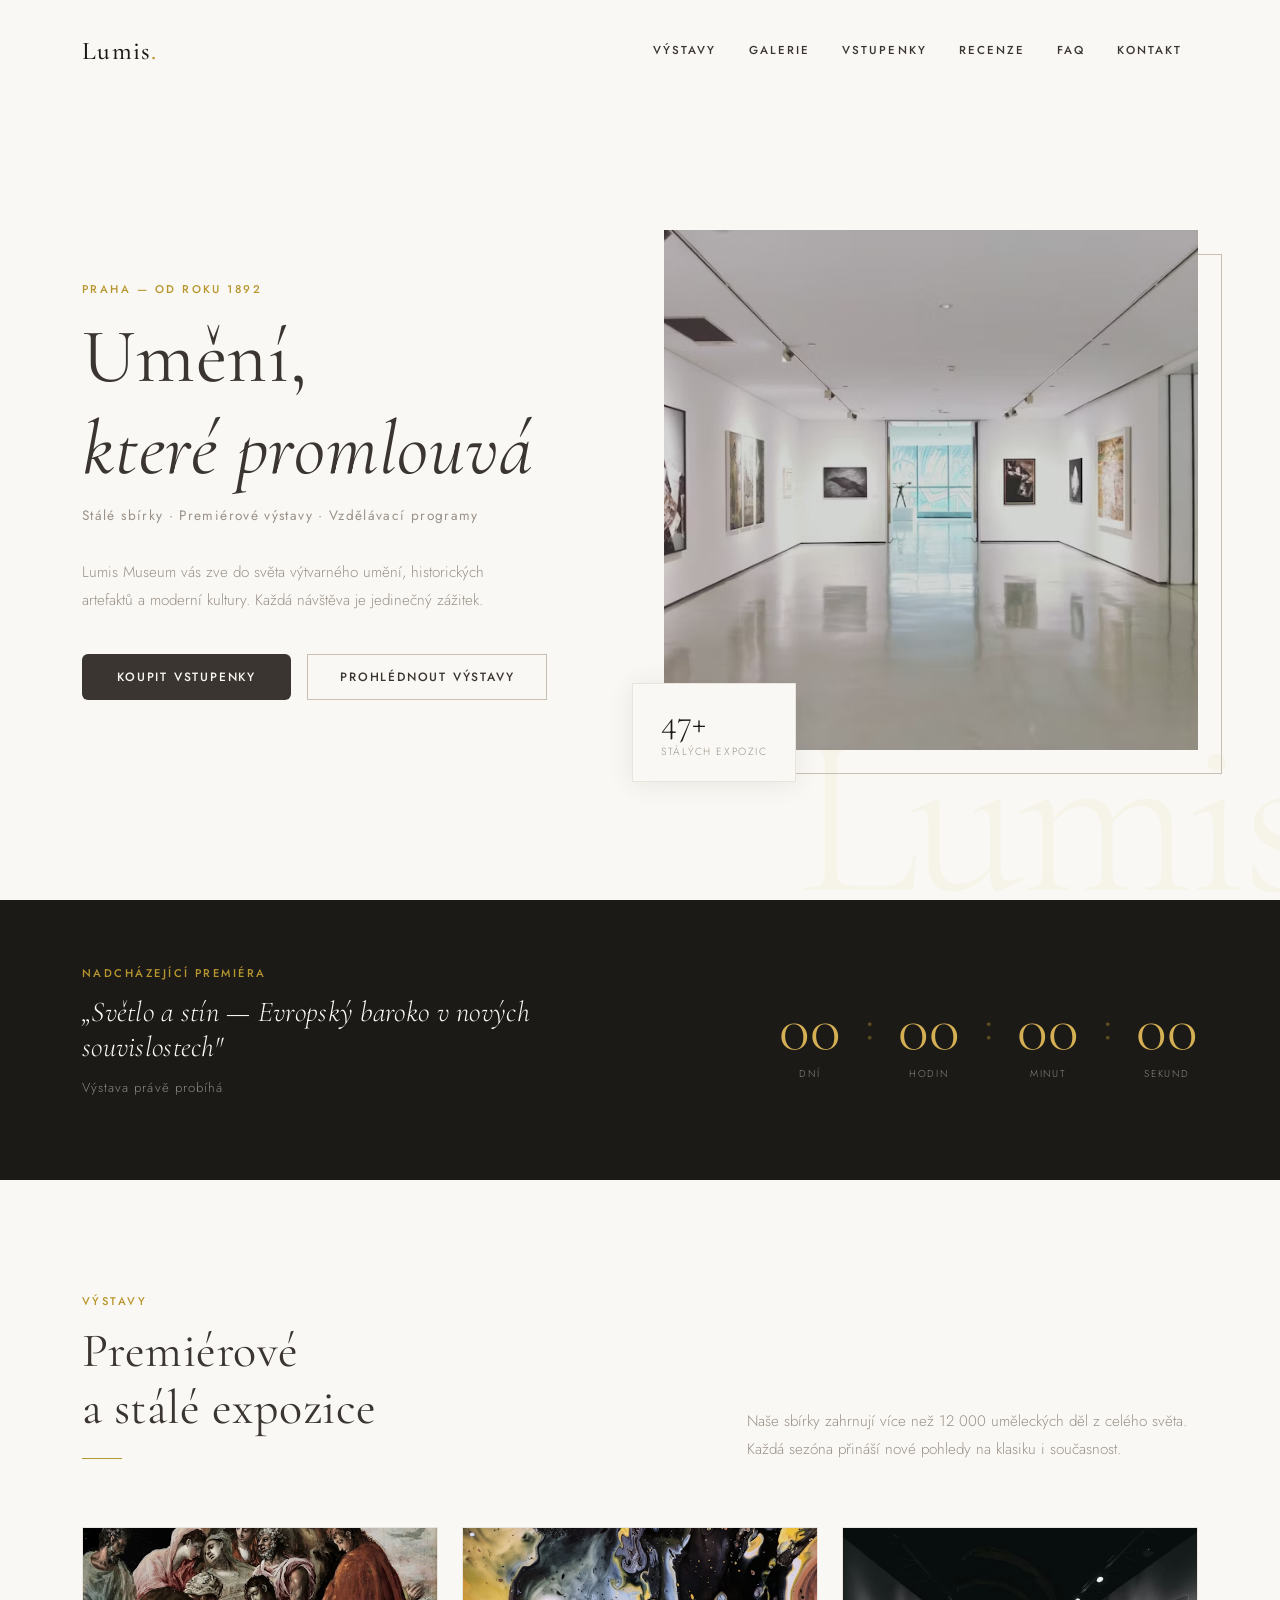
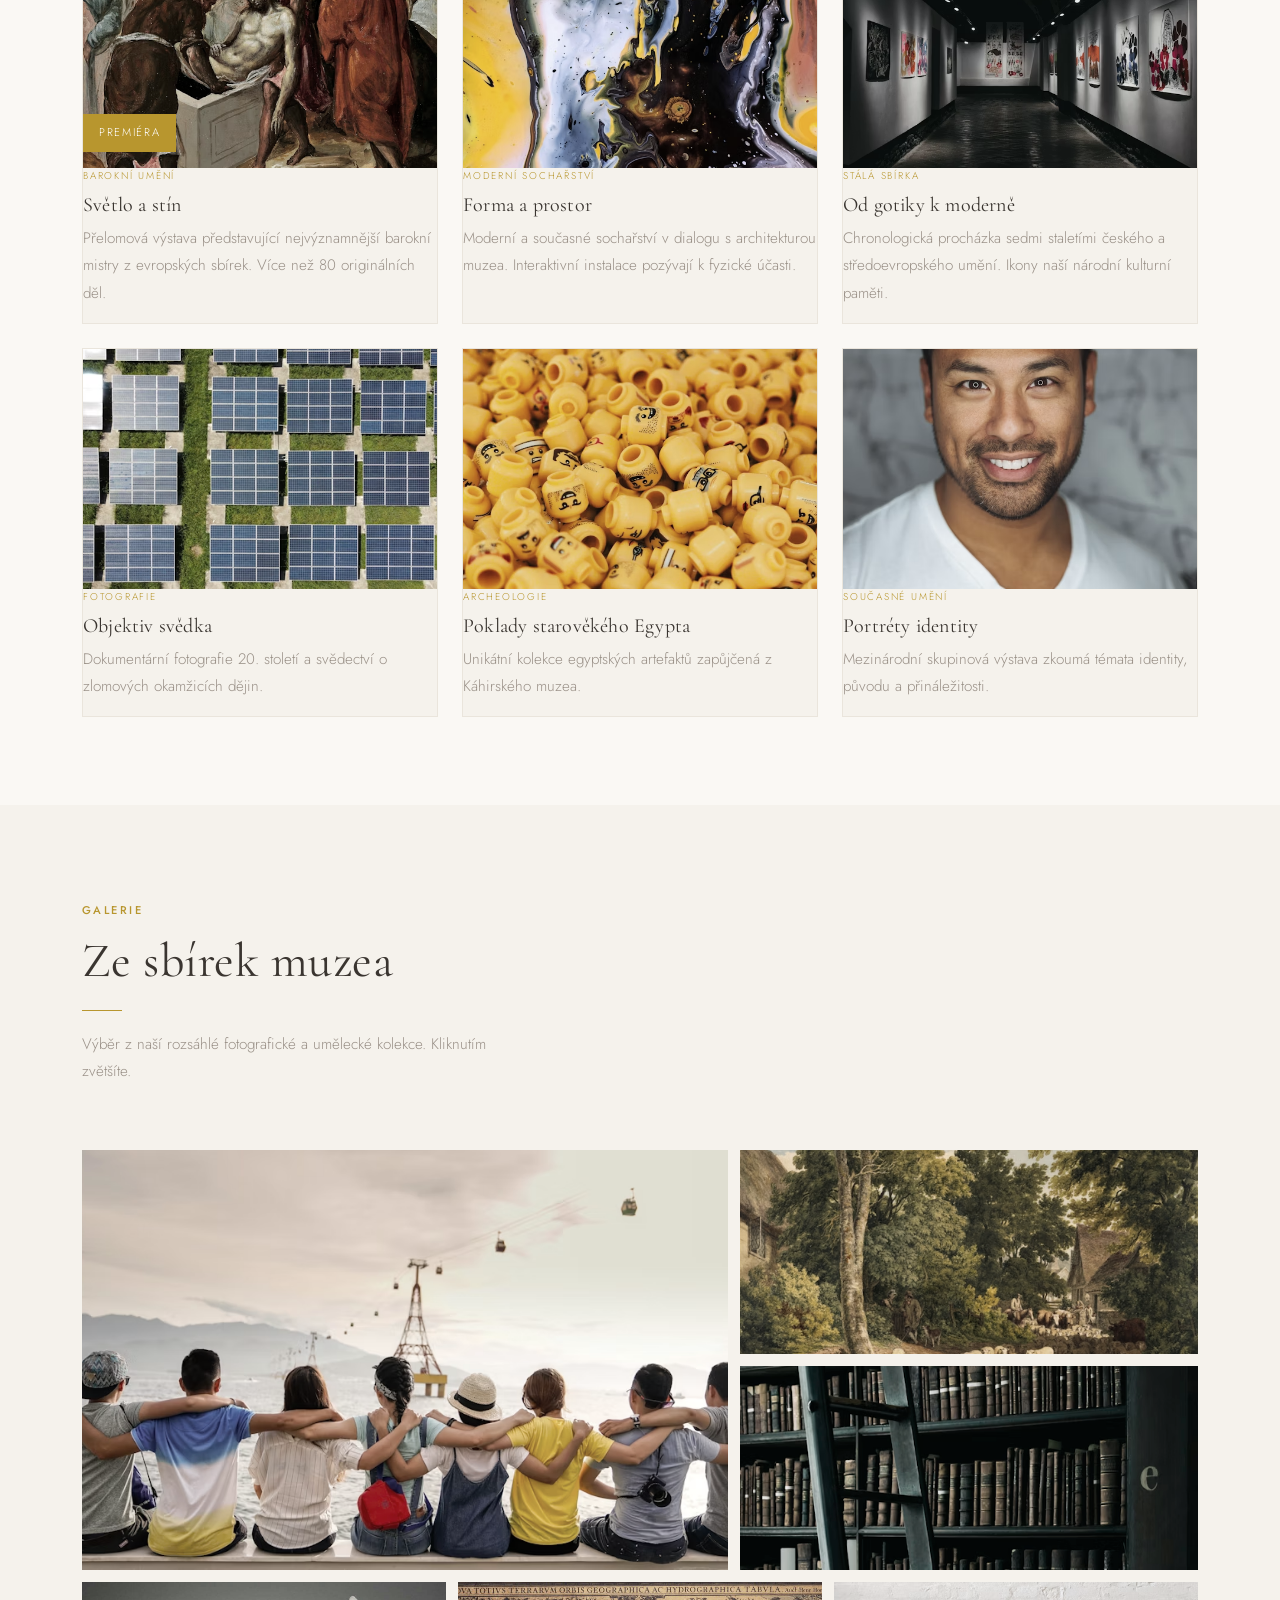
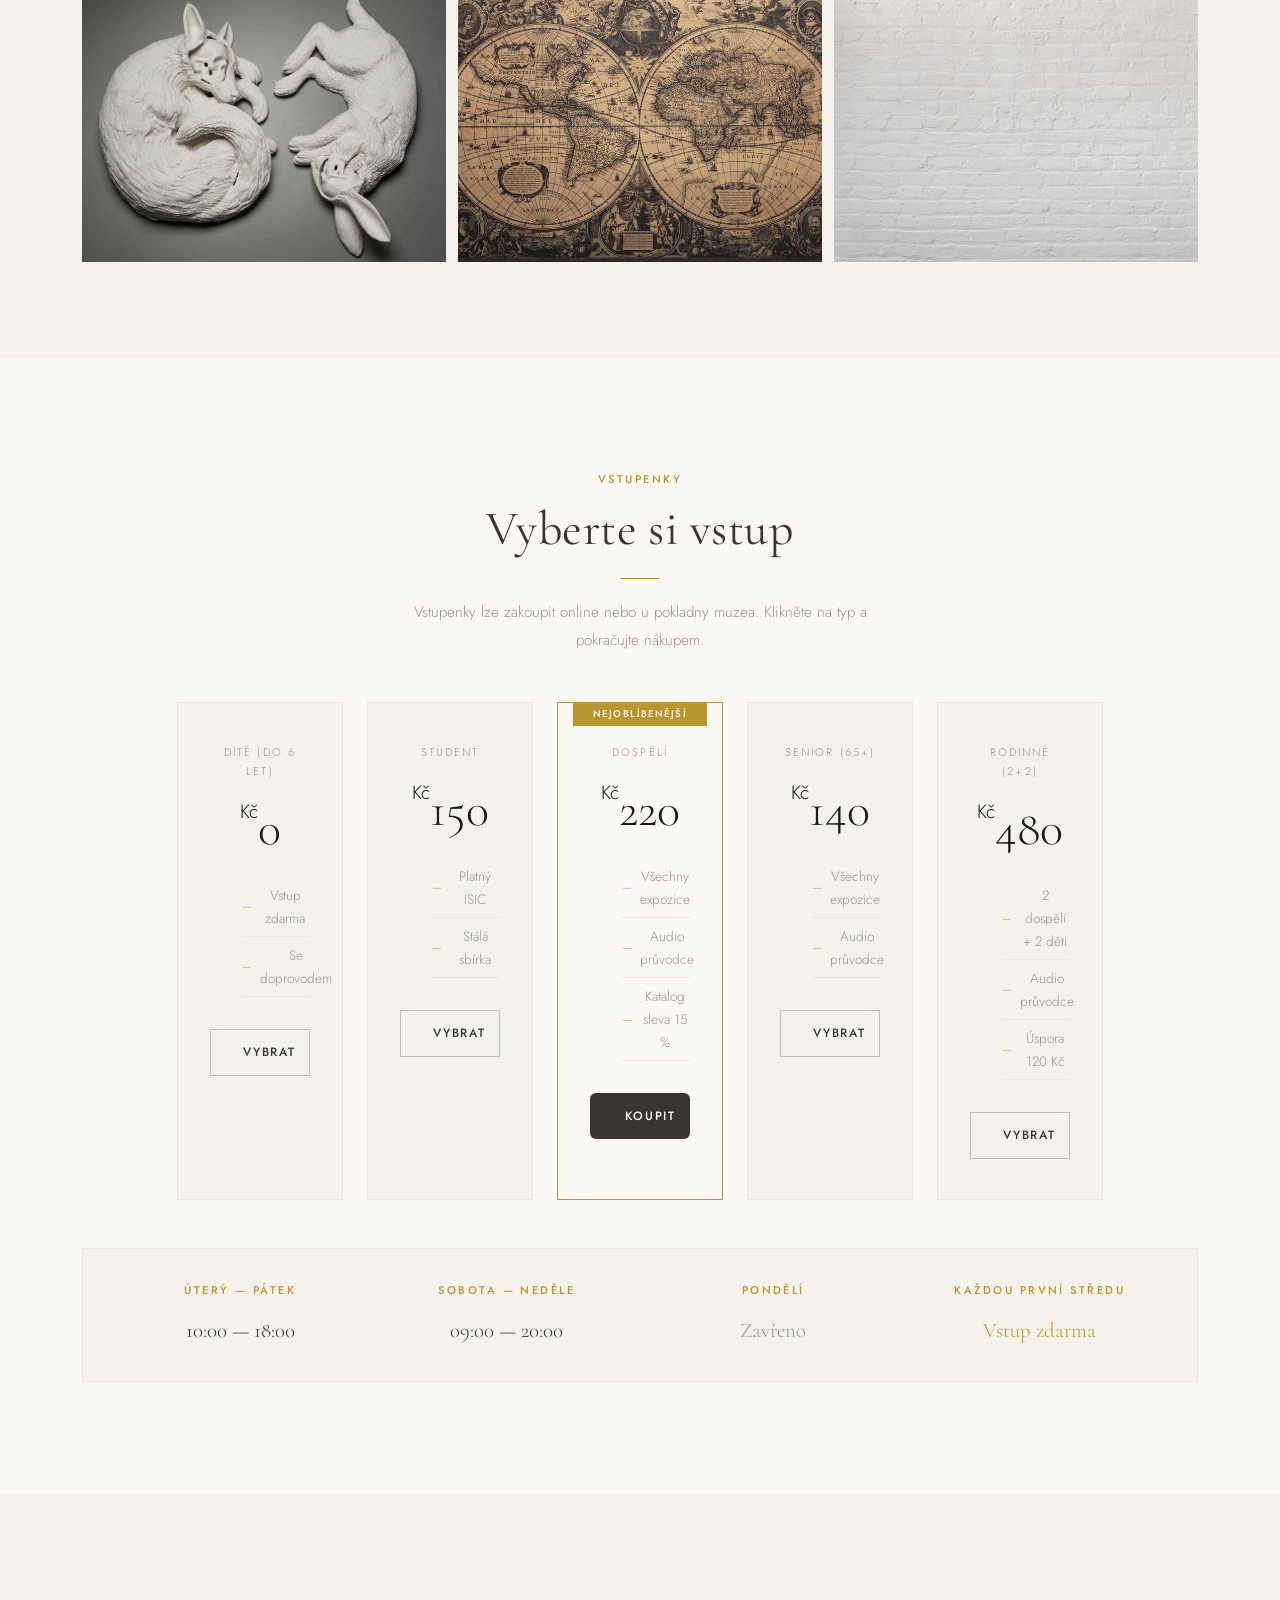
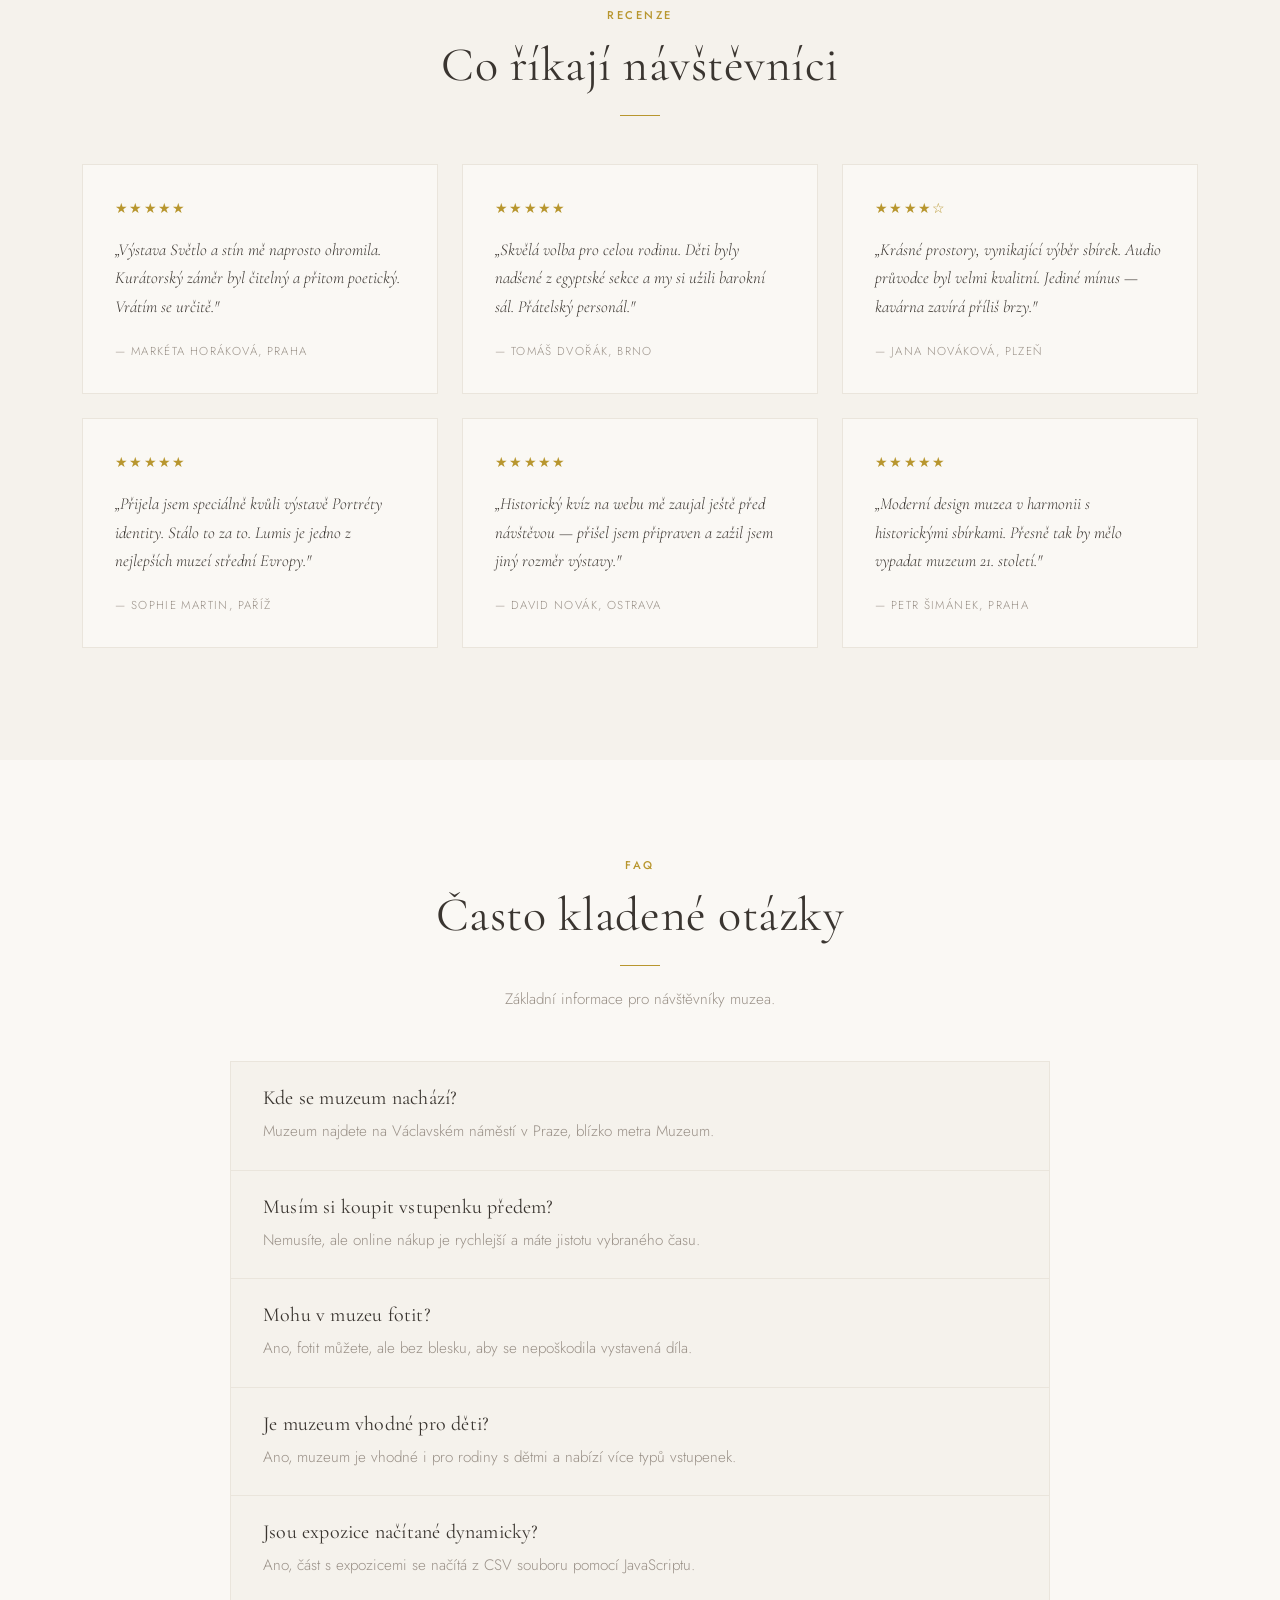
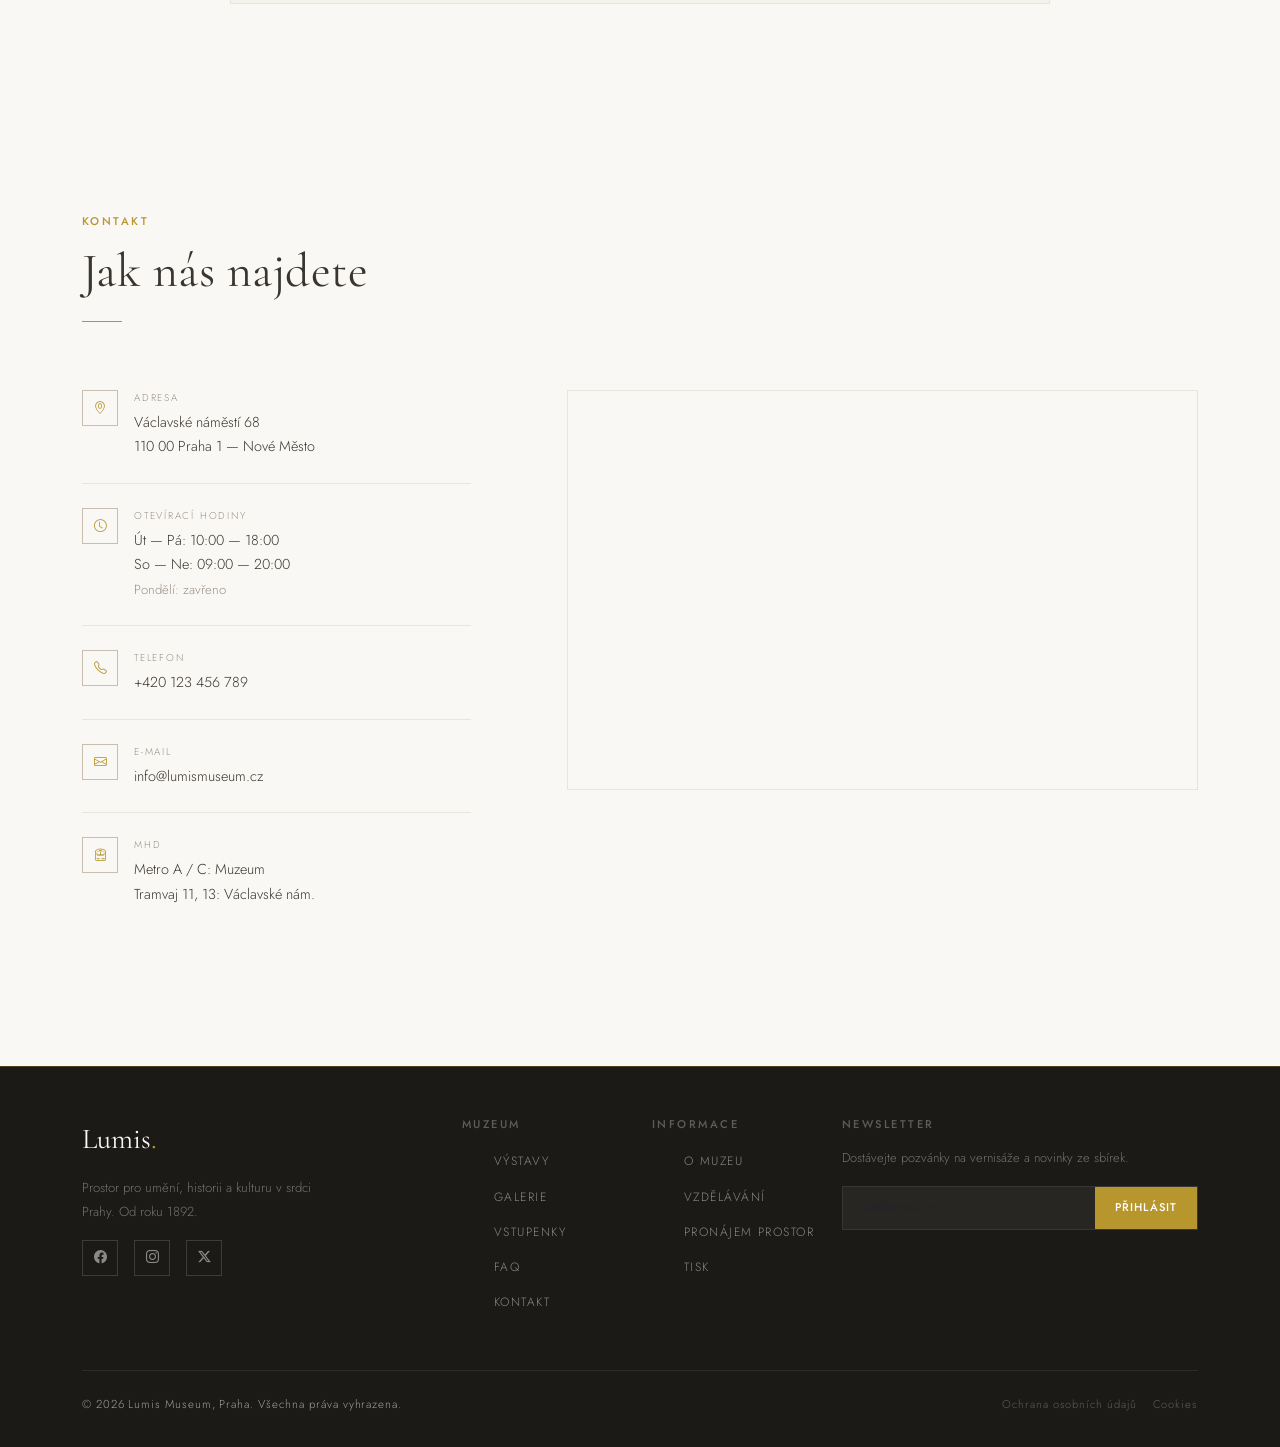
==== commit 86b522d3: "Update index.html" ====
--- a/index.html/index.html
+++ b/index.html/index.html
@@ -573,4 +573,3 @@
 
 </body>
 </html>
-
--- a/css/style.css
+++ b/css/style.css
@@ -959,3 +959,37 @@
   margin: 0;
   color: var(--warm-gray);
 }
+
+/* zluty napis premiera jen u prvni vystavy */
+.premiere {
+  color: var(--gold);
+  font-size: 0.7rem;
+  letter-spacing: 0.15em;
+  margin: 0 0 1rem 0;
+  text-transform: uppercase;
+}
+
+.image-box{
+  position: relative;
+}
+
+.premiere{
+  position:absolute;
+  left:0;
+  bottom:0;
+  background: var(--gold);
+  color:white;
+  padding:0.6rem 1rem;
+  font-size:0.7rem;
+  letter-spacing:0.15em;
+  text-transform:uppercase;
+}
+
+.expo-date{
+  color: var(--gold);
+  font-size:0.7rem;
+  letter-spacing:0.12em;
+  margin-bottom:0.8rem;
+  text-transform:uppercase;
+}
+
